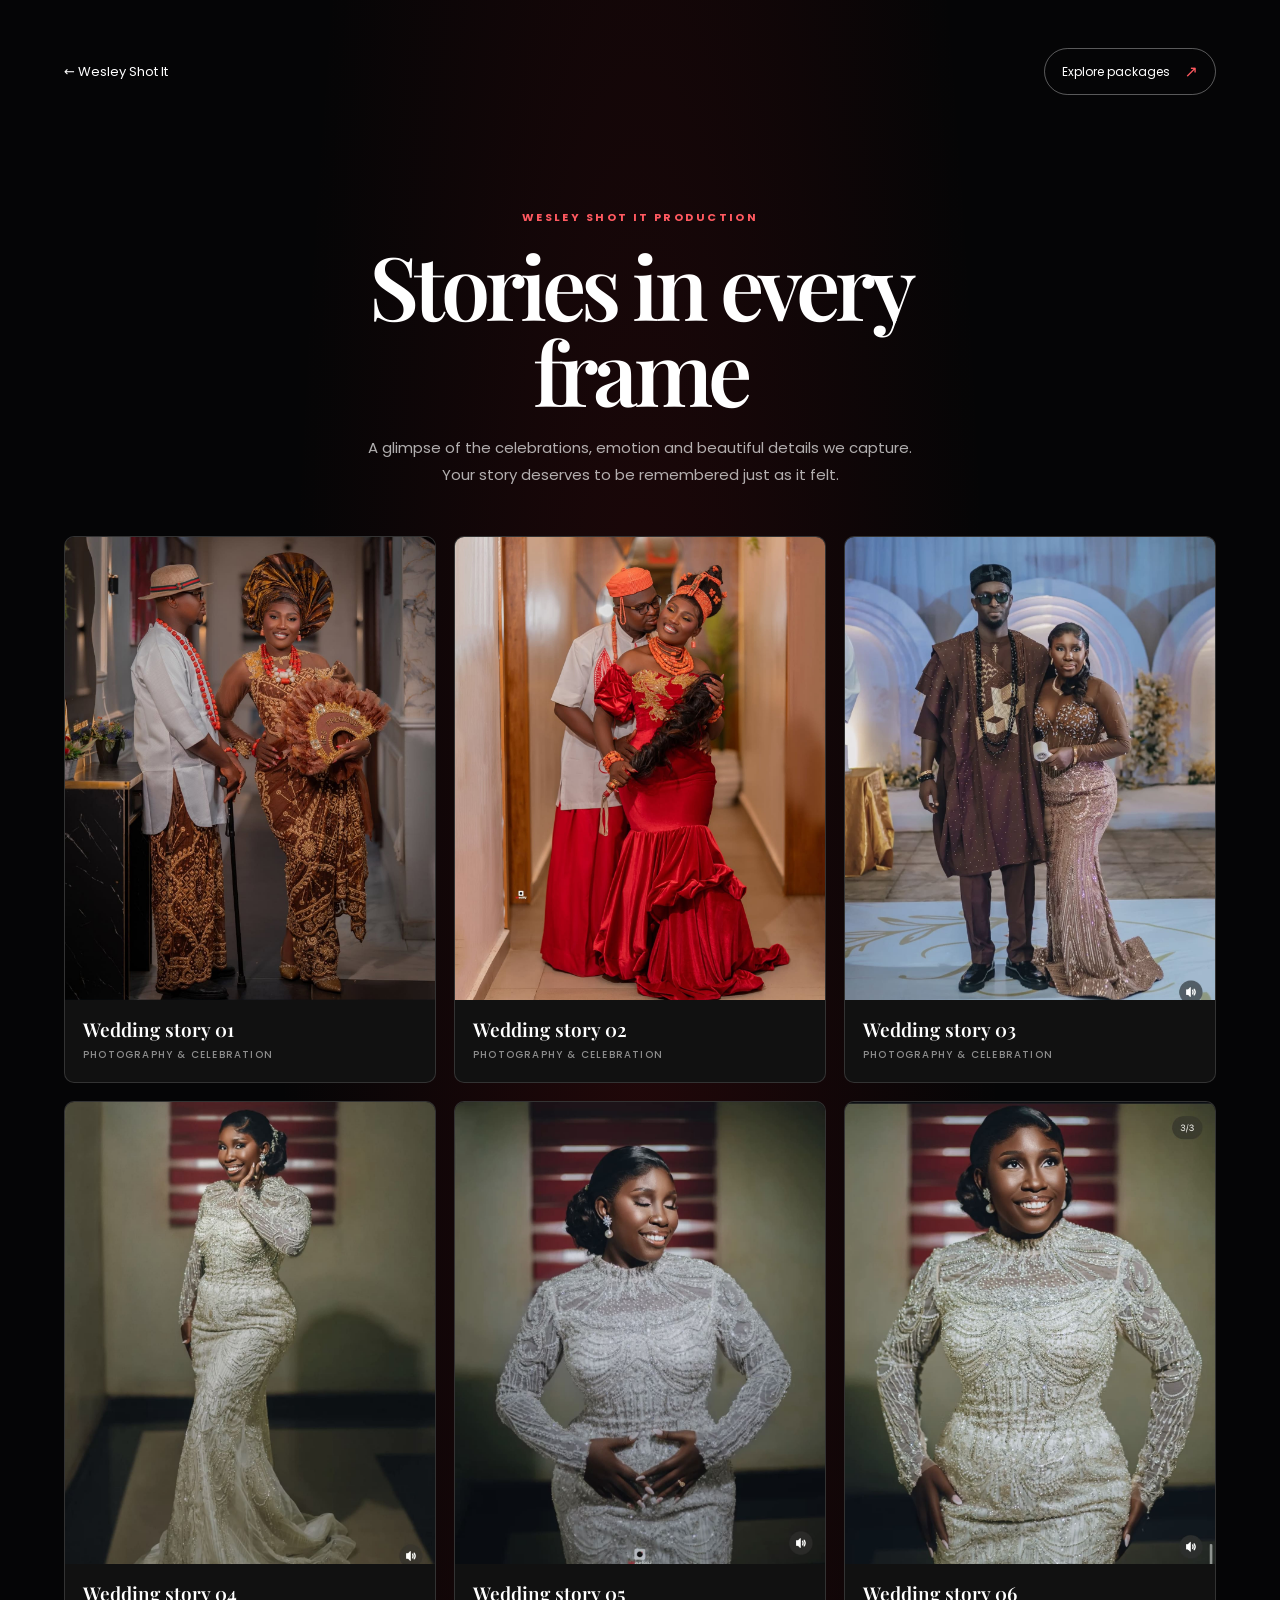
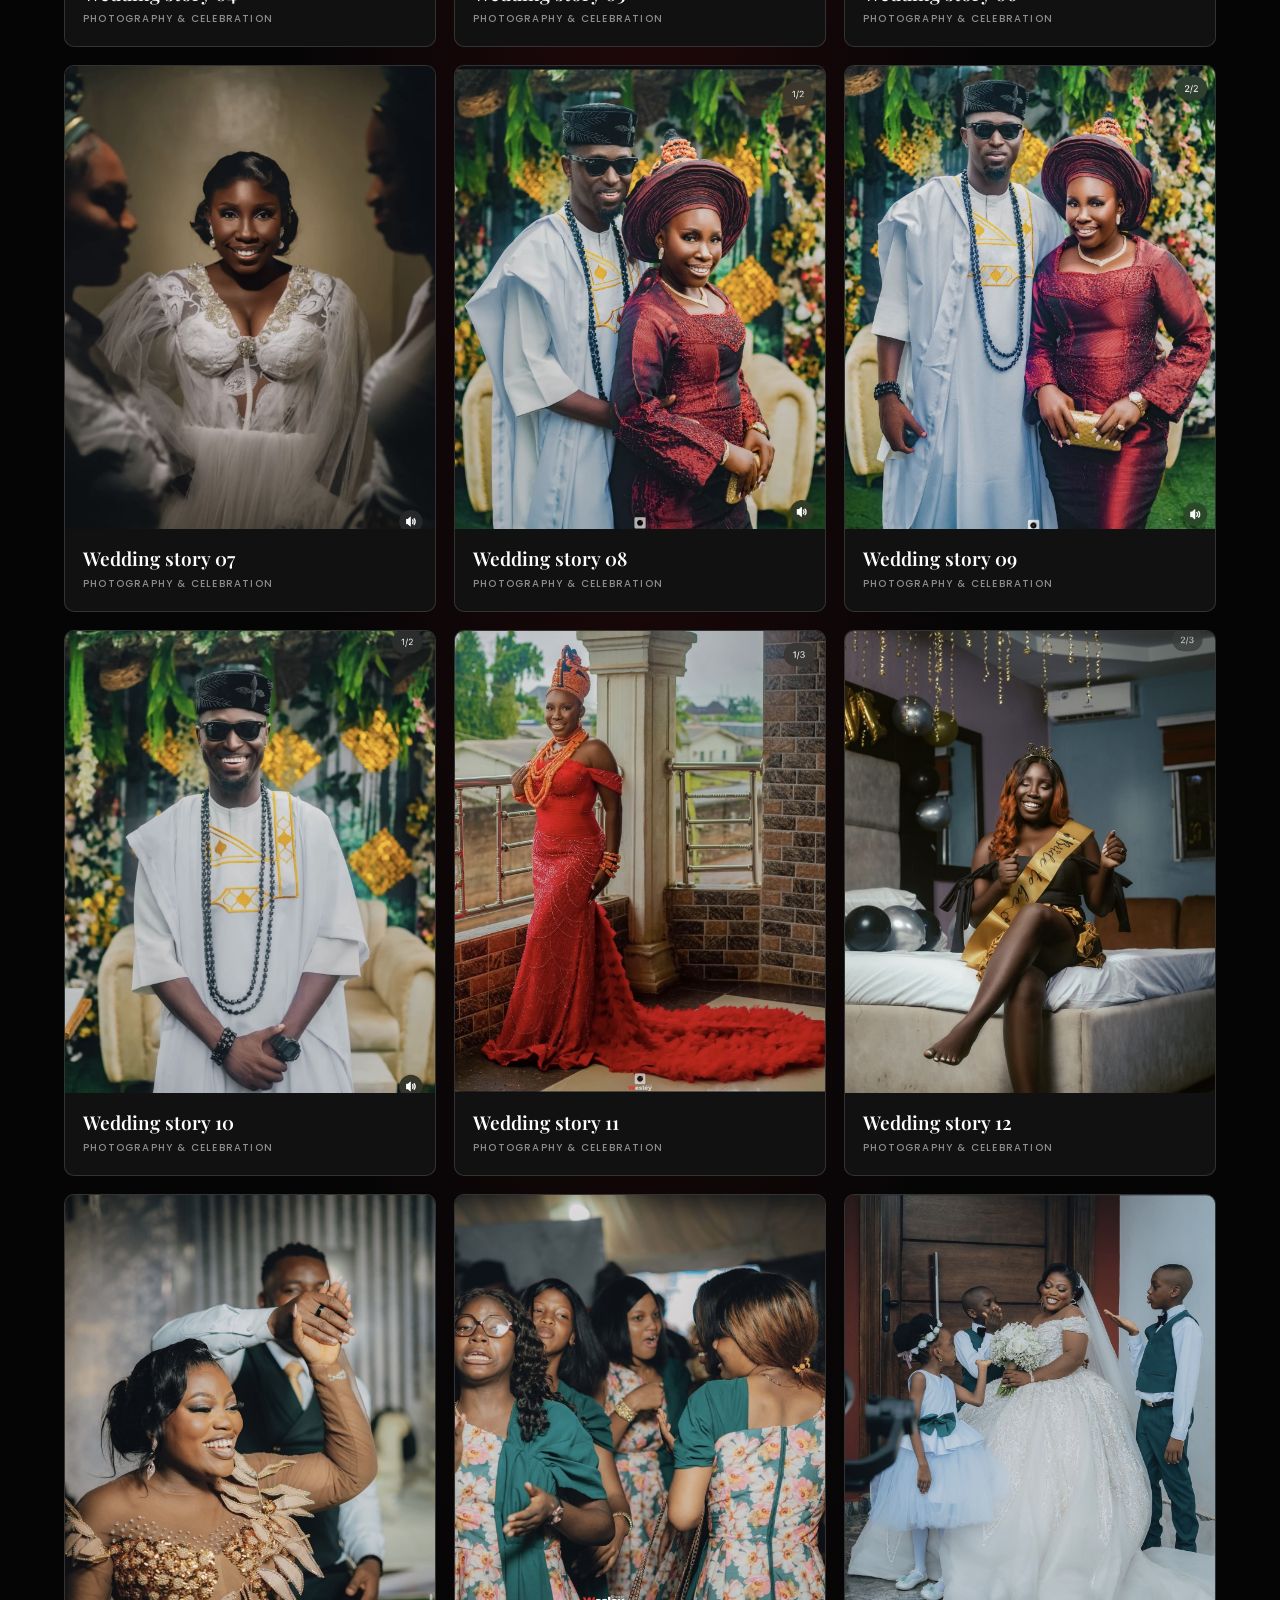
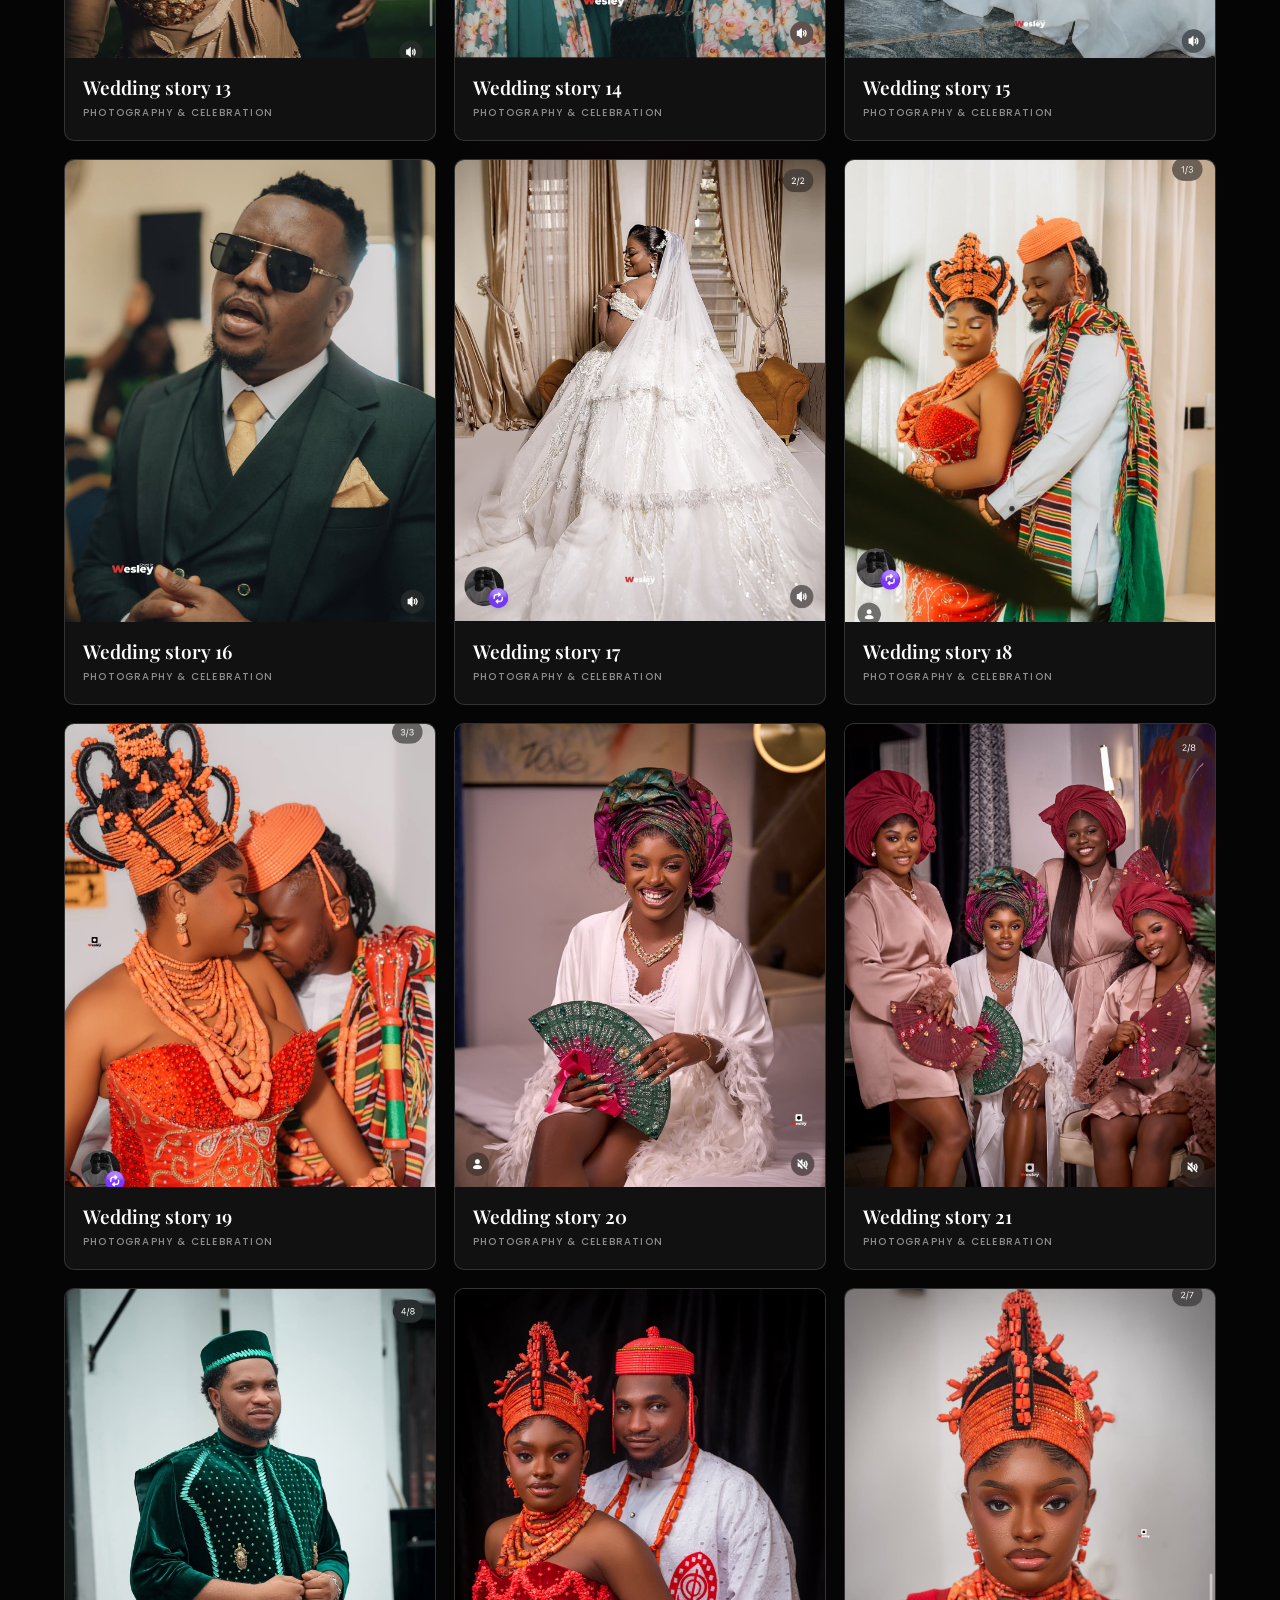
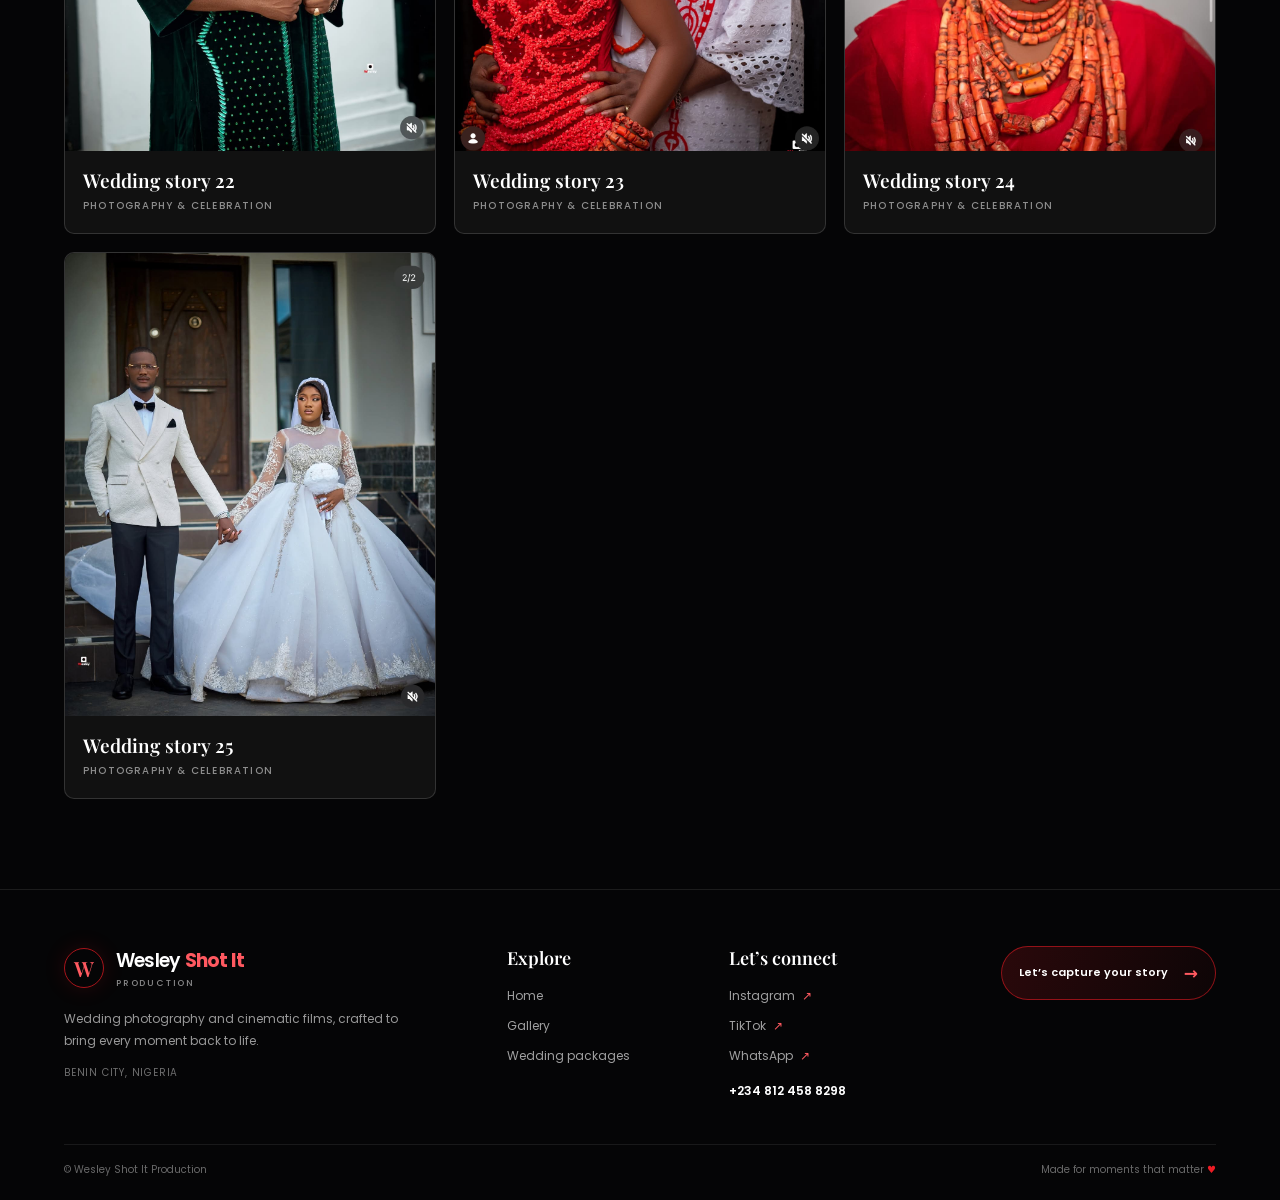
==== gallery.html @ 73203189 "inital setup" ====
<!doctype html>
<html lang="en-US">
  <head>
    <meta charset="utf-8" />
    <meta name="viewport" content="width=device-width, initial-scale=1, viewport-fit=cover" />
    <meta name="theme-color" content="#050506" />
    <title>Wedding Gallery | Wesley Shot It</title>
    <link rel="preconnect" href="https://fonts.googleapis.com" />
    <link rel="preconnect" href="https://fonts.gstatic.com" crossorigin />
    <link href="https://fonts.googleapis.com/css2?family=Poppins:wght@400;500;600;700&family=Playfair+Display:wght@600&display=swap" rel="stylesheet" />
    <link rel="stylesheet" href="styles.css" />
  </head>
  <body>
    <main class="gallery-page">
      <div class="gallery-page-inner">
        <nav class="gallery-page-nav" aria-label="Gallery navigation">
          <a href="index.html" aria-label="Wesley Shot It home">← Wesley Shot It</a>
          <a class="gallery-view-link" href="index.html#pricing">Explore packages <span aria-hidden="true">↗</span></a>
        </nav>
        <header class="gallery-page-title">
          <span>Wesley Shot It Production</span>
          <h1>Stories in every frame</h1>
          <p>A glimpse of the celebrations, emotion and beautiful details we capture. Your story deserves to be remembered just as it felt.</p>
        </header>
        <div class="gallery-page-grid" aria-label="Wedding photo gallery">
          <figure class="gallery-page-card"><img src="assets/images/IMG_5918.jpg" alt="Wedding photograph 1 from Wesley Shot It" loading="lazy" /><figcaption>Wedding story 01<span>Photography &amp; celebration</span></figcaption></figure>
          <figure class="gallery-page-card"><img src="assets/images/IMG_5919.jpg" alt="Wedding photograph 2 from Wesley Shot It" loading="lazy" /><figcaption>Wedding story 02<span>Photography &amp; celebration</span></figcaption></figure>
          <figure class="gallery-page-card"><img src="assets/images/IMG_5920.jpg" alt="Wedding photograph 3 from Wesley Shot It" loading="lazy" /><figcaption>Wedding story 03<span>Photography &amp; celebration</span></figcaption></figure>
          <figure class="gallery-page-card"><img src="assets/images/IMG_5921.jpg" alt="Wedding photograph 4 from Wesley Shot It" loading="lazy" /><figcaption>Wedding story 04<span>Photography &amp; celebration</span></figcaption></figure>
          <figure class="gallery-page-card"><img src="assets/images/IMG_5922.jpg" alt="Wedding photograph 5 from Wesley Shot It" loading="lazy" /><figcaption>Wedding story 05<span>Photography &amp; celebration</span></figcaption></figure>
          <figure class="gallery-page-card"><img src="assets/images/IMG_5923.jpg" alt="Wedding photograph 6 from Wesley Shot It" loading="lazy" /><figcaption>Wedding story 06<span>Photography &amp; celebration</span></figcaption></figure>
          <figure class="gallery-page-card"><img src="assets/images/IMG_5924.jpg" alt="Wedding photograph 7 from Wesley Shot It" loading="lazy" /><figcaption>Wedding story 07<span>Photography &amp; celebration</span></figcaption></figure>
          <figure class="gallery-page-card"><img src="assets/images/IMG_5925.jpg" alt="Wedding photograph 8 from Wesley Shot It" loading="lazy" /><figcaption>Wedding story 08<span>Photography &amp; celebration</span></figcaption></figure>
          <figure class="gallery-page-card"><img src="assets/images/IMG_5926.jpg" alt="Wedding photograph 9 from Wesley Shot It" loading="lazy" /><figcaption>Wedding story 09<span>Photography &amp; celebration</span></figcaption></figure>
          <figure class="gallery-page-card"><img src="assets/images/IMG_5927.jpg" alt="Wedding photograph 10 from Wesley Shot It" loading="lazy" /><figcaption>Wedding story 10<span>Photography &amp; celebration</span></figcaption></figure>
          <figure class="gallery-page-card"><img src="assets/images/IMG_5928.jpg" alt="Wedding photograph 11 from Wesley Shot It" loading="lazy" /><figcaption>Wedding story 11<span>Photography &amp; celebration</span></figcaption></figure>
          <figure class="gallery-page-card"><img src="assets/images/IMG_5929.jpg" alt="Wedding photograph 12 from Wesley Shot It" loading="lazy" /><figcaption>Wedding story 12<span>Photography &amp; celebration</span></figcaption></figure>
          <figure class="gallery-page-card"><img src="assets/images/IMG_5930.jpg" alt="Wedding photograph 13 from Wesley Shot It" loading="lazy" /><figcaption>Wedding story 13<span>Photography &amp; celebration</span></figcaption></figure>
          <figure class="gallery-page-card"><img src="assets/images/IMG_5931.jpg" alt="Wedding photograph 14 from Wesley Shot It" loading="lazy" /><figcaption>Wedding story 14<span>Photography &amp; celebration</span></figcaption></figure>
          <figure class="gallery-page-card"><img src="assets/images/IMG_5932.jpg" alt="Wedding photograph 15 from Wesley Shot It" loading="lazy" /><figcaption>Wedding story 15<span>Photography &amp; celebration</span></figcaption></figure>
          <figure class="gallery-page-card"><img src="assets/images/IMG_5933.jpg" alt="Wedding photograph 16 from Wesley Shot It" loading="lazy" /><figcaption>Wedding story 16<span>Photography &amp; celebration</span></figcaption></figure>
          <figure class="gallery-page-card"><img src="assets/images/IMG_5934.jpg" alt="Wedding photograph 17 from Wesley Shot It" loading="lazy" /><figcaption>Wedding story 17<span>Photography &amp; celebration</span></figcaption></figure>
          <figure class="gallery-page-card"><img src="assets/images/IMG_5935.jpg" alt="Wedding photograph 18 from Wesley Shot It" loading="lazy" /><figcaption>Wedding story 18<span>Photography &amp; celebration</span></figcaption></figure>
          <figure class="gallery-page-card"><img src="assets/images/IMG_5936.jpg" alt="Wedding photograph 19 from Wesley Shot It" loading="lazy" /><figcaption>Wedding story 19<span>Photography &amp; celebration</span></figcaption></figure>
          <figure class="gallery-page-card"><img src="assets/images/IMG_5937.jpg" alt="Wedding photograph 20 from Wesley Shot It" loading="lazy" /><figcaption>Wedding story 20<span>Photography &amp; celebration</span></figcaption></figure>
          <figure class="gallery-page-card"><img src="assets/images/IMG_5938.jpg" alt="Wedding photograph 21 from Wesley Shot It" loading="lazy" /><figcaption>Wedding story 21<span>Photography &amp; celebration</span></figcaption></figure>
          <figure class="gallery-page-card"><img src="assets/images/IMG_5939.jpg" alt="Wedding photograph 22 from Wesley Shot It" loading="lazy" /><figcaption>Wedding story 22<span>Photography &amp; celebration</span></figcaption></figure>
          <figure class="gallery-page-card"><img src="assets/images/IMG_5940.jpg" alt="Wedding photograph 23 from Wesley Shot It" loading="lazy" /><figcaption>Wedding story 23<span>Photography &amp; celebration</span></figcaption></figure>
          <figure class="gallery-page-card"><img src="assets/images/IMG_5941.jpg" alt="Wedding photograph 24 from Wesley Shot It" loading="lazy" /><figcaption>Wedding story 24<span>Photography &amp; celebration</span></figcaption></figure>
          <figure class="gallery-page-card"><img src="assets/images/IMG_5942.jpg" alt="Wedding photograph 25 from Wesley Shot It" loading="lazy" /><figcaption>Wedding story 25<span>Photography &amp; celebration</span></figcaption></figure>
        </div>
      </div>
    </main>
    <script src="gallery.js" defer></script>
    <footer class="site-footer">
      <div class="site-footer-inner">
        <div class="footer-brand-block">
          <a class="footer-brand" href="index.html" aria-label="Wesley Shot It home">
            <span class="footer-brand-mark" aria-hidden="true">W</span>
            <span>Wesley <b>Shot It</b><small>Production</small></span>
          </a>
          <p>Wedding photography and cinematic films, crafted to bring every moment back to life.</p>
          <span class="footer-location">Benin City, Nigeria</span>
        </div>
        <nav class="footer-nav" aria-label="Footer navigation">
          <h2>Explore</h2>
          <a href="index.html#home">Home</a>
          <a href="gallery.html">Gallery</a>
          <a href="index.html#pricing">Wedding packages</a>
        </nav>
        <div class="footer-connect">
          <h2>Let’s connect</h2>
          <a href="https://www.instagram.com/shotby_wesley/" target="_blank" rel="noopener">Instagram <span aria-hidden="true">↗</span></a>
          <a href="https://www.tiktok.com/@shotby_wesley" target="_blank" rel="noopener">TikTok <span aria-hidden="true">↗</span></a>
          <a href="https://wa.me/2348124588298" target="_blank" rel="noopener">WhatsApp <span aria-hidden="true">↗</span></a>
          <a class="footer-phone" href="tel:+2348124588298">+234 812 458 8298</a>
        </div>
        <a class="footer-cta" href="https://wa.me/2348124588298?text=Hi%2C%20I%27d%20like%20to%20discuss%20my%20wedding%20coverage." target="_blank" rel="noopener">Let’s capture your story <span aria-hidden="true">→</span></a>
      </div>
      <div class="footer-bottom"><span>© Wesley Shot It Production</span><span>Made for moments that matter <i aria-hidden="true">♥</i></span></div>
    </footer>
  </body>
</html>
---- styles.css ----
:root {
  --brand-red: #ed1c24;
  --brand-black: #050506;
  --brand-white: #fff;
}
* {
  box-sizing: border-box;
  margin: 0;
  padding: 0;
}
html {
  min-height: 100%;
  scroll-behavior: smooth;
  background: #050506;
}
body {
  min-height: 100%;
  overflow-x: hidden;
  background: #050506;
  color: #fff;
  font-family: Poppins, Inter, system-ui, sans-serif;
  -webkit-font-smoothing: antialiased;
}
a {
  color: inherit;
  text-decoration: none;
}
.stage {
  position: relative;
  isolation: isolate;
  min-height: 100svh;
  overflow: hidden;
  background: #030304;
}
.hero-video-container,
.hero-video {
  position: absolute;
  inset: 0;
  width: 100%;
  height: 100%;
}
.hero-video {
  object-fit: cover;
  object-position: center;
  z-index: -2;
  pointer-events: none;
}
.bg {
  position: absolute;
  inset: 0;
  z-index: -1;
  background:
    linear-gradient(
      180deg,
      rgba(0, 0, 0, 0.9),
      rgba(0, 0, 0, 0.68) 48%,
      rgba(0, 0, 0, 0.91)
    ),
    radial-gradient(ellipse at 50% 63%, rgba(237, 28, 36, 0.1), transparent 50%);
}
.stars {
  position: absolute;
  left: 0;
  top: 0;
  width: 1px;
  height: 1px;
  border-radius: 50%;
  background: #fff;
  pointer-events: none;
  opacity: 0.5;
}
.hero-layout {
  position: relative;
  z-index: 1;
  min-height: 100svh;
  width: min(100%, 1500px);
  margin: 0 auto;
  padding: clamp(72px, 8vh, 112px) clamp(22px, 5vw, 76px) 48px;
  display: flex;
  flex-direction: column;
  justify-content: flex-start;
  align-items: center;
  text-align: center;
}
.hero-copy {
  position: relative;
  z-index: 4;
  width: min(100%, 780px);
  display: flex;
  flex-direction: column;
  align-items: center;
}
.hero-brand {
  display: flex;
  align-items: center;
  gap: 10px;
  margin-bottom: 24px;
  color: rgba(255, 255, 255, 0.72);
  font-size: 12px;
  font-weight: 600;
  letter-spacing: 0.28em;
  text-transform: uppercase;
}
.brand-mark {
  width: 8px;
  height: 8px;
  border-radius: 50%;
  background: var(--brand-red);
  box-shadow: 0 0 16px rgba(237, 28, 36, 0.85);
}
.hero-copy h1 {
  font-size: clamp(40px, 6.1vw, 82px);
  font-weight: 500;
  line-height: 1.08;
  letter-spacing: -0.055em;
  color: #fff;
  text-wrap: balance;
}
.hero-copy h1 span {
  font-weight: 400;
}
.hero-description {
  max-width: 570px;
  margin: 24px auto 0;
  color: rgba(255, 255, 255, 0.62);
  font-size: clamp(14px, 1.4vw, 18px);
  line-height: 1.8;
  text-wrap: balance;
}
.hero-cta {
  position: relative;
  display: inline-flex;
  align-items: center;
  gap: 16px;
  margin-top: 26px;
  padding: 14px 25px;
  border: 1px solid rgba(255, 255, 255, 0.2);
  border-radius: 999px;
  background: rgba(5, 5, 6, 0.68);
  color: #fff;
  font-size: 14px;
  font-weight: 500;
  transition:
    border-color 0.25s,
    background 0.25s,
    transform 0.25s;
}
.hero-cta::before {
  content: "";
  position: absolute;
  left: 24%;
  right: 24%;
  top: -2px;
  height: 2px;
  background: linear-gradient(90deg, transparent, #ed1c24, transparent);
  filter: drop-shadow(0 0 7px #ed1c24);
}
.hero-cta span {
  font-size: 20px;
  line-height: 0.8;
  color: #ff5960;
  transition: transform 0.25s;
}
.hero-cta:hover {
  transform: translateY(-2px);
  border-color: rgba(237, 28, 36, 0.8);
  background: rgba(20, 5, 7, 0.8);
}
.hero-cta:hover span {
  transform: translateX(4px);
}
.gallery-wrap {
  position: relative;
  z-index: 1;
  width: calc(100% + clamp(44px, 10vw, 150px));
  height: clamp(240px, 31vw, 380px);
  margin-top: clamp(28px, 4vw, 52px);
  overflow: visible;
  perspective: 900px;
}
.gallery-wrap::before,
.gallery-wrap::after {
  content: "";
  position: absolute;
  z-index: 3;
  top: 0;
  bottom: 0;
  width: 12%;
  pointer-events: none;
}
.gallery-wrap::before {
  left: 0;
  background: linear-gradient(90deg, #030304, transparent);
}
.gallery-wrap::after {
  right: 0;
  background: linear-gradient(270deg, #030304, transparent);
}
.gallery-glow {
  position: absolute;
  z-index: 0;
  left: 50%;
  top: 50%;
  width: min(74vw, 980px);
  height: 62%;
  transform: translate(-50%, -50%);
  border-radius: 50%;
  background: radial-gradient(
    ellipse,
    rgba(237, 28, 36, 0.24),
    rgba(237, 28, 36, 0.07) 43%,
    transparent 72%
  );
  filter: blur(16px);
  animation: glow-breathe 4s ease-in-out infinite alternate;
}
.gallery-beam {
  position: absolute;
  z-index: 12;
  left: 50%;
  top: 50%;
  width: 3px;
  height: 78%;
  transform: translate(-50%, -50%);
  background: linear-gradient(
    180deg,
    transparent,
    #ff3942 18%,
    #fff 50%,
    #ed1c24 82%,
    transparent
  );
  box-shadow:
    0 0 12px 3px rgba(237, 28, 36, 0.8),
    0 0 48px 10px rgba(237, 28, 36, 0.44);
  animation: beam-pulse 2.8s ease-in-out infinite;
  pointer-events: none;
}
.ring {
  position: absolute;
  inset: 0;
  z-index: 1;
  transform-style: preserve-3d;
}
.card {
  position: absolute;
  left: 50%;
  top: 50%;
  width: clamp(130px, 15vw, 210px);
  height: clamp(190px, 22vw, 300px);
  margin: calc(clamp(190px, 22vw, 300px) / -2) 0 0
    calc(clamp(130px, 15vw, 210px) / -2);
  overflow: hidden;
  border: 1px solid rgba(255, 255, 255, 0.2);
  border-radius: 8px;
  background: #121214;
  box-shadow: 0 22px 60px rgba(0, 0, 0, 0.62);
  backface-visibility: hidden;
  transform-origin: center center;
  will-change: transform, opacity, filter;
  transition:
    transform 950ms cubic-bezier(0.2, 0.75, 0.25, 1),
    opacity 700ms ease,
    filter 700ms ease;
}
.card img,
.card video {
  position: absolute;
  inset: 0;
  width: 100%;
  height: 100%;
  border-radius: inherit;
  object-fit: cover;
}
.card-caption {
  position: absolute;
  left: 0;
  right: 0;
  bottom: 0;
  padding: 54px 10px 14px;
  background: linear-gradient(180deg, transparent, rgba(0, 0, 0, 0.82));
  color: #fff;
  font-size: 11px;
  font-weight: 600;
  letter-spacing: 0.03em;
  text-shadow: 0 1px 6px rgba(0, 0, 0, 0.9);
  white-space: nowrap;
}
.card .edge {
  position: absolute;
  inset: 0;
  border-radius: inherit;
  pointer-events: none;
  box-shadow:
    inset 0 0 0 1px rgba(255, 255, 255, 0.12),
    inset 0 14px 25px rgba(255, 255, 255, 0.035);
}
.hero-features {
  display: grid;
  grid-template-columns: repeat(3, minmax(0, 1fr));
  gap: clamp(14px, 2vw, 24px);
  width: min(100%, 1080px);
  margin-top: 0;
  counter-reset: hero-feature;
}
.hero-offer-heading {
  position: relative;
  width: min(100%, 680px);
  margin: clamp(20px, 2.8vw, 36px) auto 20px;
  text-align: center;
}
.hero-offer-heading::before {
  content: "";
  display: block;
  width: 44px;
  height: 2px;
  margin: 0 auto 12px;
  background: linear-gradient(90deg, transparent, #ed1c24, transparent);
  box-shadow: 0 0 15px rgba(237, 28, 36, 0.7);
}
.hero-offer-heading h2 {
  color: #fff;
  font-family: "Playfair Display", Georgia, serif;
  font-size: clamp(32px, 4vw, 50px);
  font-weight: 600;
  line-height: 1.05;
  letter-spacing: -0.035em;
}
.hero-offer-heading h2 span {
  color: #ff5960;
  font-style: italic;
}
.hero-offer-heading p {
  margin: 10px auto 0;
  color: rgba(255, 255, 255, 0.58);
  font-size: clamp(12px, 1.05vw, 14px);
  line-height: 1.65;
}
.hero-features article {
  position: relative;
  isolation: isolate;
  display: flex;
  align-items: center;
  overflow: hidden;
  padding: 20px 24px 20px 70px;
  border: 1px solid rgba(255, 255, 255, 0.13);
  border-radius: 18px;
  background:
    radial-gradient(ellipse at 100% 0%, rgba(237, 28, 36, 0.16), transparent 58%),
    linear-gradient(145deg, rgba(255, 255, 255, 0.075), rgba(255, 255, 255, 0.018));
  box-shadow: 0 18px 46px rgba(0, 0, 0, 0.28), inset 0 1px 0 rgba(255, 255, 255, 0.06);
  text-align: left;
  transition: transform 260ms ease, border-color 260ms ease, box-shadow 260ms ease;
  counter-increment: hero-feature;
}
.hero-features article::before {
  content: counter(hero-feature, decimal-leading-zero);
  position: absolute;
  z-index: 1;
  top: 50%;
  left: 24px;
  display: grid;
  width: 31px;
  height: 31px;
  place-items: center;
  border: 1px solid rgba(255, 89, 96, 0.42);
  border-radius: 10px;
  background: rgba(237, 28, 36, 0.12);
  color: #ff777d;
  font-size: 10px;
  font-weight: 700;
  letter-spacing: 0.04em;
  transform: translateY(-50%);
}
.hero-features article::after {
  content: "";
  position: absolute;
  z-index: 0;
  top: 0;
  left: 24px;
  width: 62px;
  height: 2px;
  background: linear-gradient(90deg, #ed1c24, rgba(237, 28, 36, 0));
  box-shadow: 0 0 18px rgba(237, 28, 36, 0.75);
}
.hero-features article:hover {
  transform: translateY(-5px);
  border-color: rgba(255, 89, 96, 0.42);
  box-shadow: 0 24px 56px rgba(0, 0, 0, 0.36), 0 0 30px rgba(237, 28, 36, 0.09), inset 0 1px 0 rgba(255, 255, 255, 0.08);
}
.hero-features h2 {
  position: relative;
  z-index: 1;
  font-size: clamp(16px, 1.55vw, 21px);
  font-weight: 600;
  line-height: 1.35;
  letter-spacing: -0.025em;
}
.hero-features p {
  position: relative;
  z-index: 1;
  margin-top: 10px;
  color: rgba(255, 255, 255, 0.62);
  font-size: clamp(11px, 0.95vw, 13px);
  line-height: 1.7;
}
.wa {
  position: fixed;
  right: 24px;
  bottom: 24px;
  width: 44px;
  height: 44px;
  border-radius: 50%;
  background: var(--brand-red);
  display: grid;
  place-items: center;
  z-index: 9999;
  box-shadow: 0 8px 20px rgba(0, 0, 0, 0.5);
}
.wa svg {
  width: 24px;
  height: 24px;
}
.wa::after {
  content: "";
  position: absolute;
  inset: 0;
  border-radius: 50%;
  border: 2px solid rgba(237, 28, 36, 0.55);
  animation: pulse 2.8s ease-out infinite;
}
@keyframes pulse {
  0% {
    transform: scale(1);
    opacity: 0.75;
  }
  70% {
    transform: scale(1.4);
    opacity: 0;
  }
  100% {
    opacity: 0;
  }
}
@keyframes glow-breathe {
  from {
    opacity: 0.55;
    transform: translate(-50%, -50%) scale(0.92);
  }
  to {
    opacity: 1;
    transform: translate(-50%, -50%) scale(1.06);
  }
}
@keyframes beam-pulse {
  0%,
  100% {
    opacity: 0.72;
    filter: brightness(0.9);
  }
  50% {
    opacity: 1;
    filter: brightness(1.35);
  }
}
@media (max-width: 700px) {
  .hero-layout {
    min-height: 100svh;
    padding: clamp(52px, 8vh, 76px) 18px 34px;
  }
  .hero-brand {
    font-size: 9px;
    letter-spacing: 0.22em;
    margin-bottom: 20px;
  }
  .hero-copy h1 {
    font-size: clamp(38px, 10vw, 58px);
  }
  .hero-description {
    max-width: 390px;
    margin-top: 17px;
    line-height: 1.65;
  }
  .hero-cta {
    margin-top: 21px;
  }
  .gallery-wrap {
    width: calc(100% + 36px);
    height: clamp(225px, 68vw, 310px);
    margin-top: 22px;
  }
  .gallery-wrap::before,
  .gallery-wrap::after {
    width: 8%;
  }
  .card {
    width: clamp(112px, 31vw, 160px);
    height: clamp(164px, 45vw, 234px);
    margin: calc(clamp(164px, 45vw, 234px) / -2) 0 0
      calc(clamp(112px, 31vw, 160px) / -2);
    border-radius: 6px;
  }
  .hero-features {
    grid-template-columns: 1fr;
    gap: 10px;
    width: min(100%, 440px);
    margin-top: 8px;
  }
  .hero-offer-heading {
    margin: 14px auto 14px;
  }
  .hero-offer-heading::before {
    margin-bottom: 9px;
  }
  .hero-offer-heading h2 {
    font-size: clamp(30px, 8vw, 38px);
  }
  .hero-offer-heading p {
    max-width: 360px;
    margin-top: 7px;
    font-size: 11px;
  }
  .hero-features article {
    min-height: 0;
    padding: 16px 18px 16px 60px;
    border-radius: 14px;
  }
  .hero-features article::before {
    top: 50%;
    left: 17px;
  }
  .hero-features article::after {
    left: 18px;
  }
  .hero-features h2 {
    font-size: 14px;
  }
  .hero-features p {
    font-size: 11px;
    line-height: 1.55;
    margin-top: 5px;
  }
  .wa {
    right: 14px;
    bottom: 14px;
    width: 40px;
    height: 40px;
  }
  .wa svg {
    width: 22px;
    height: 22px;
  }
}
@media (max-width: 480px) {
  .hero-layout {
    padding-top: 46px;
  }
  .hero-features {
    grid-template-columns: 1fr;
    gap: 12px;
    margin-top: 4px;
  }
  .hero-features article {
    max-width: 340px;
  }
  .hero-features p {
    max-width: 320px;
    margin-left: auto;
    margin-right: auto;
  }
  .gallery-wrap {
    height: 224px;
  }
  .hero-brand {
    margin-bottom: 17px;
  }
  .hero-description {
    font-size: 13px;
  }
}
@media (max-height: 760px) and (min-width: 701px) {
  .hero-layout {
    padding-top: 42px;
    padding-bottom: 28px;
  }
  .hero-brand {
    margin-bottom: 14px;
  }
  .hero-description {
    margin-top: 14px;
  }
  .hero-cta {
    margin-top: 2rem;
    margin-bottom: 3rem;
  }
  .gallery-wrap {
    height: 230px;
    margin-top: 18px;
  }
  .hero-features {
    margin-top: 0;
  }
  .hero-offer-heading {
    margin-top: 12px;
    margin-bottom: 12px;
  }
}
@media (prefers-reduced-motion: reduce) {
  html {
    scroll-behavior: auto;
  }
  .card,
  .hero-cta,
  .hero-cta span,
  .hero-features article {
    transition: none;
  }
  .gallery-glow,
  .gallery-beam,
  .wa::after {
    animation: none;
  }
}
/* Wedding pricing packages */
.pricing-section {
  position: relative;
  isolation: isolate;
  min-height: 100svh;
  padding: clamp(64px, 8vw, 108px) clamp(20px, 5vw, 72px);
  overflow: hidden;
  background:
    radial-gradient(
      ellipse at 12% 12%,
      rgba(237, 28, 36, 0.13),
      transparent 38%
    ),
    radial-gradient(
      ellipse at 92% 82%,
      rgba(180, 10, 20, 0.12),
      transparent 42%
    ),
    #070708;
}
.pricing-inner {
  width: min(1240px, 100%);
  margin: 0 auto;
}
.pricing-header {
  max-width: 700px;
  margin: 0 auto 42px;
  text-align: center;
}
.pricing-eyebrow {
  color: #ff5960;
  font-size: 11px;
  font-weight: 700;
  letter-spacing: 0.24em;
  text-transform: uppercase;
}
.pricing-header h2 {
  margin-top: 12px;
  font-size: clamp(34px, 5vw, 58px);
  font-weight: 700;
  line-height: 1.04;
  letter-spacing: -0.045em;
}
.pricing-header p {
  margin: 16px auto 0;
  max-width: 590px;
  color: rgba(235, 243, 250, 0.72);
  font-size: clamp(14px, 1.5vw, 17px);
  line-height: 1.7;
}
.pricing-grid {
  display: grid;
  grid-template-columns: repeat(3, minmax(0, 1fr));
  align-items: stretch;
  gap: 22px;
}
.package-card {
  display: flex;
  flex-direction: column;
  min-width: 0;
  overflow: hidden;
  border: 1px solid rgba(255, 255, 255, 0.12);
  border-radius: 20px;
  background: linear-gradient(
    160deg,
    rgba(255, 255, 255, 0.075),
    rgba(255, 255, 255, 0.025)
  );
  box-shadow: 0 18px 50px rgba(0, 0, 0, 0.25);
}
.package-card-featured {
  border-color: rgba(237, 28, 36, 0.62);
  box-shadow: 0 18px 56px rgba(180, 12, 22, 0.18);
}
.package-image {
  width: 100%;
  aspect-ratio: 1.485;
  background: #111;
  overflow: hidden;
}
.package-image img {
  display: block;
  width: 100%;
  height: 100%;
  object-fit: cover;
}
.package-body {
  display: flex;
  flex: 1;
  flex-direction: column;
  padding: 22px;
}
.package-heading {
  display: flex;
  justify-content: space-between;
  align-items: flex-start;
  gap: 12px;
}
.package-kicker {
  color: #ff5960;
  font-size: 10px;
  font-weight: 700;
  letter-spacing: 0.12em;
  text-transform: uppercase;
}
.package-heading h3 {
  margin-top: 5px;
  font-size: clamp(20px, 2vw, 25px);
  line-height: 1.2;
}
.package-duration {
  flex: none;
  padding: 7px 10px;
  border: 1px solid rgba(255, 255, 255, 0.15);
  border-radius: 30px;
  color: rgba(255, 255, 255, 0.82);
  font-size: 11px;
  font-weight: 600;
  text-transform: uppercase;
  letter-spacing: 0.06em;
}
.package-price {
  margin: 22px 0 15px;
  color: #fff;
  font-size: clamp(25px, 2.4vw, 34px);
  font-weight: 800;
  letter-spacing: -0.04em;
}
.package-features {
  display: grid;
  gap: 10px;
  padding: 0;
  list-style: none;
  color: rgba(238, 243, 248, 0.85);
  font-size: 13px;
  line-height: 1.5;
}
.package-features li {
  position: relative;
  padding-left: 19px;
}
.package-features li::before {
  content: "";
  position: absolute;
  left: 1px;
  top: 0.55em;
  width: 7px;
  height: 7px;
  border-radius: 50%;
  background: #ed1c24;
  box-shadow: 0 0 12px rgba(237, 28, 36, 0.45);
}
.package-note {
  margin-top: 16px;
  color: rgba(255, 255, 255, 0.62);
  font-size: 11px;
  line-height: 1.5;
}
.package-book {
  display: flex;
  align-items: center;
  justify-content: center;
  min-height: 48px;
  margin-top: auto;
  padding: 12px 18px;
  border: 1px solid rgba(255, 100, 106, 0.72);
  border-radius: 12px;
  background: linear-gradient(115deg, #f52b34, #b90e18);
  color: #fff;
  font-size: 14px;
  font-weight: 700;
  letter-spacing: 0.02em;
  box-shadow: 0 8px 24px rgba(190, 12, 22, 0.28);
  transition:
    transform 0.2s,
    filter 0.2s;
}
.package-book:hover {
  filter: brightness(1.12);
  transform: translateY(-2px);
}
.package-book:focus-visible {
  outline: 2px solid #ff7d82;
  outline-offset: 3px;
}
.pricing-footnote {
  margin: 26px auto 0;
  text-align: center;
  color: rgba(255, 255, 255, 0.48);
  font-size: 11px;
  line-height: 1.6;
}
@media (max-width: 960px) {
  .pricing-grid {
    grid-template-columns: repeat(2, minmax(0, 1fr));
  }
}
@media (max-width: 620px) {
  .pricing-section {
    padding: 62px 16px 72px;
  }
  .pricing-header {
    margin-bottom: 30px;
  }
  .pricing-grid {
    grid-template-columns: 1fr;
    gap: 18px;
    max-width: 460px;
    margin: 0 auto;
  }
  .package-body {
    padding: 19px;
  }
  .package-heading h3 {
    font-size: 23px;
  }
  .package-price {
    font-size: 30px;
  }
  .package-features {
    font-size: 13px;
  }
}
@media (prefers-reduced-motion: reduce) {
  html {
    scroll-behavior: auto;
  }
  .package-book {
    transition: none;
  }
}
/* Editorial gallery showcase */
.gallery-showcase { position:relative; isolation:isolate; overflow:hidden; padding:clamp(30px,4vw,54px) clamp(20px,5vw,72px) clamp(72px,9vw,112px); background:radial-gradient(ellipse at 50% 48%,rgba(237,28,36,.12),transparent 42%),#050506; }
.gallery-showcase::before { content:""; position:absolute; z-index:-1; inset:0; opacity:.15; background:radial-gradient(circle at 50% 42%,rgba(255,255,255,.14) 0 1px,transparent 1.5px); background-size:28px 28px; mask-image:linear-gradient(transparent,#000 20%,#000 76%,transparent); }
.gallery-showcase-inner { width:min(1240px,100%); margin:0 auto; }
.gallery-showcase-topline { display:flex; align-items:center; justify-content:space-between; gap:20px; }
.gallery-eyebrow { color:rgba(255,255,255,.72); font-size:11px; font-weight:600; letter-spacing:.16em; text-transform:uppercase; }
.gallery-eyebrow span { color:var(--brand-red); font-size:17px; margin-right:7px; }
.gallery-view-link { display:inline-flex; align-items:center; gap:15px; border:1px solid rgba(255,255,255,.34); border-radius:999px; padding:10px 17px; color:#fff; font-size:12px; transition:background .2s,border-color .2s,transform .2s; }
.gallery-view-link span { color:#ff5960; font-size:16px; }
.gallery-view-link:hover { border-color:var(--brand-red); background:rgba(237,28,36,.12); transform:translateY(-2px); }
.gallery-showcase-title { margin:clamp(32px,5vw,56px) auto 0; text-align:center; font:500 clamp(28px,4.5vw,52px)/1.1 "Playfair Display",Georgia,serif; letter-spacing:-.04em; }
.gallery-showcase-title em { color:#ff5960; font-weight:600; }
.gallery-mosaic { display:grid; grid-template-columns:repeat(8,minmax(0,1fr)); grid-template-rows:repeat(3,clamp(60px,9vw,112px)); gap:8px; width:min(850px,100%); margin:28px auto 26px; filter:drop-shadow(0 18px 35px rgba(237,28,36,.13)); }
.mosaic-card { min-width:0; min-height:0; overflow:hidden; border:1px solid rgba(255,255,255,.22); border-radius:5px; background:#151517; box-shadow:0 8px 20px rgba(0,0,0,.4); }
.mosaic-card video { display:block; width:100%; height:100%; object-fit:cover; }
.mosaic-card-1 { grid-area:1/3/2/5; } .mosaic-card-2 { grid-area:1/5/2/7; }
.mosaic-card-3 { grid-area:2/2/3/4; } .mosaic-card-4 { grid-area:2/4/3/6; } .mosaic-card-5 { grid-area:2/6/3/8; }
.mosaic-card-6 { grid-area:3/3/4/7; }
.gallery-showcase-caption { display:grid; grid-template-columns:1fr 1.1fr 1fr; align-items:end; gap:24px; margin-top:32px; }
.gallery-display-copy { display:flex; flex-direction:column; color:rgba(255,255,255,.34); font:600 clamp(28px,4.2vw,54px)/.95 "Playfair Display",Georgia,serif; letter-spacing:-.05em; }
.gallery-display-copy strong { color:#fff; font-weight:600; } .gallery-display-copy-right { text-align:right; }
.gallery-center-copy { text-align:center; color:rgba(255,255,255,.72); font-size:13px; line-height:1.7; }
.gallery-round-link { display:inline-flex; align-items:center; gap:14px; margin-top:18px; padding:11px 19px; border-radius:999px; background:#fff; color:#080809; font-size:12px; font-weight:600; transition:transform .2s,background .2s; }
.gallery-round-link span { color:var(--brand-red); font-size:18px; } .gallery-round-link:hover { transform:translateY(-2px); background:#f2eeee; }
.gallery-view-link:focus-visible,.gallery-round-link:focus-visible { outline:2px solid #ff5960; outline-offset:4px; }
.gallery-page { min-height:100vh; padding:clamp(22px,4vw,48px) clamp(20px,5vw,72px) 90px; background:radial-gradient(ellipse at 50% 22%,rgba(237,28,36,.12),transparent 40%),#050506; }
.gallery-page-inner { width:min(1240px,100%); margin:0 auto; } .gallery-page-nav { display:flex; justify-content:space-between; align-items:center; gap:18px; }
.gallery-page-nav>a:first-child { color:#fff; font-size:13px; } .gallery-page-title { max-width:760px; margin:clamp(70px,12vh,130px) auto 48px; text-align:center; }
.gallery-page-title>span { color:#ff5960; font-size:11px; font-weight:700; letter-spacing:.22em; text-transform:uppercase; }
.gallery-page-title h1 { margin-top:14px; font:600 clamp(44px,8vw,88px)/.98 "Playfair Display",Georgia,serif; letter-spacing:-.055em; }
.gallery-page-title p { max-width:560px; margin:20px auto 0; color:rgba(255,255,255,.68); font-size:15px; line-height:1.8; }
.gallery-page-grid { display:grid; grid-template-columns:repeat(3,minmax(0,1fr)); gap:18px; }
.gallery-page-card { overflow:hidden; border:1px solid rgba(255,255,255,.14); border-radius:10px; background:#111; }
.gallery-page-card video { display:block; width:100%; aspect-ratio:4/5; object-fit:cover; background:#171719; }
.gallery-page-card figcaption { padding:16px 18px 19px; color:#fff; font:600 19px "Playfair Display",Georgia,serif; }
.gallery-page-card figcaption span { display:block; margin-top:5px; color:rgba(255,255,255,.52); font:500 10px Poppins,sans-serif; letter-spacing:.12em; text-transform:uppercase; }
@media(max-width:700px) { .gallery-showcase { padding:30px 16px 66px; } .gallery-showcase-topline { align-items:flex-start; } .gallery-eyebrow { max-width:60%; font-size:9px; line-height:1.6; } .gallery-view-link { gap:8px; padding:9px 12px; font-size:11px; } .gallery-mosaic { grid-template-rows:repeat(3,clamp(58px,15vw,90px)); gap:5px; margin:24px auto 20px; } .gallery-showcase-caption { grid-template-columns:1fr; justify-items:center; gap:20px; text-align:center; } .gallery-display-copy,.gallery-display-copy-right { text-align:center; } .gallery-display-copy { font-size:34px; } .gallery-center-copy { grid-row:2; } .gallery-display-copy-right { grid-row:3; } .gallery-page-grid { grid-template-columns:1fr; max-width:520px; margin:0 auto; } .gallery-page-card video { aspect-ratio:16/10; } }
@media(min-width:701px) and (max-width:960px) { .gallery-page-grid { grid-template-columns:repeat(2,minmax(0,1fr)); } }
/* Heart-shaped film mosaic, matching the gallery reference */
.gallery-mosaic {
  width: min(680px, 100%);
  aspect-ratio: 1.15 / 1;
  grid-template-columns: repeat(3, minmax(0, 1fr));
  grid-template-rows: repeat(3, minmax(0, 1fr));
  gap: clamp(5px, 1vw, 9px);
  clip-path: polygon(50% 98%, 18% 68%, 7% 56%, 1% 42%, 2% 25%, 10% 10%, 24% 3%, 38% 6%, 50% 19%, 62% 6%, 76% 3%, 90% 10%, 98% 25%, 99% 42%, 93% 56%, 82% 68%);
}
.mosaic-card-1 { grid-area: 1 / 1 / 2 / 2; }
.mosaic-card-2 { grid-area: 1 / 3 / 2 / 4; }
.mosaic-card-3 { grid-area: 2 / 1 / 3 / 2; }
.mosaic-card-4 { grid-area: 2 / 2 / 3 / 3; }
.mosaic-card-5 { grid-area: 2 / 3 / 3 / 4; }
.mosaic-card-6 { grid-area: 3 / 2 / 4 / 3; }
@media (max-width: 700px) {
  .gallery-mosaic { grid-template-rows: repeat(3, minmax(0, 1fr)); }
}
/* Photo collage uses every image in the project gallery folder */
.gallery-mosaic { width:min(760px,100%); aspect-ratio:1.15/1; grid-template-columns:repeat(12,minmax(0,1fr)); grid-template-rows:repeat(8,minmax(0,1fr)); gap:clamp(3px,.7vw,8px); }
.gallery-mosaic .mosaic-card { border-radius:4px; }
.gallery-mosaic .mosaic-card img { display:block; width:100%; height:100%; object-fit:cover; }
.mosaic-card-01 { grid-area:1 / 2 / 3 / 4; }
.mosaic-card-02 { grid-area:1 / 4 / 3 / 6; }
.mosaic-card-03 { grid-area:1 / 8 / 3 / 10; }
.mosaic-card-04 { grid-area:1 / 10 / 3 / 12; }
.mosaic-card-05 { grid-area:3 / 1 / 5 / 3; }
.mosaic-card-06 { grid-area:3 / 3 / 5 / 5; }
.mosaic-card-07 { grid-area:3 / 5 / 5 / 7; }
.mosaic-card-08 { grid-area:3 / 7 / 5 / 9; }
.mosaic-card-09 { grid-area:3 / 9 / 5 / 11; }
.mosaic-card-10 { grid-area:3 / 11 / 5 / 13; }
.mosaic-card-11 { grid-area:5 / 2 / 7 / 4; }
.mosaic-card-12 { grid-area:5 / 4 / 7 / 6; }
.mosaic-card-13 { grid-area:5 / 6 / 7 / 8; }
.mosaic-card-14 { grid-area:5 / 8 / 7 / 10; }
.mosaic-card-15 { grid-area:5 / 10 / 7 / 12; }
.mosaic-card-16 { grid-area:7 / 5 / 9 / 7; }
.mosaic-card-17 { grid-area:7 / 7 / 9 / 9; }.gallery-page-card img { display:block; width:100%; aspect-ratio:4/5; object-fit:cover; background:#171719; }
@media(max-width:700px) { .gallery-mosaic { grid-template-rows:repeat(8,minmax(0,1fr)); } .gallery-page-card img { aspect-ratio:16/10; } }
/* Keep every photo card rectangular; the heart silhouette comes from the stepped rows */
.gallery-mosaic { clip-path:none; overflow:visible; }/* Accessible full-size image viewer */
.image-viewer[hidden] { display:none; }
.image-viewer { position:fixed; z-index:20000; inset:0; display:grid; grid-template-columns:auto minmax(0,1fr) auto; align-items:center; justify-items:center; gap:clamp(8px,2vw,28px); padding:clamp(48px,7vh,76px) clamp(12px,4vw,56px); background:rgba(0,0,0,.94); backdrop-filter:blur(12px); }
.image-viewer-figure { display:flex; flex-direction:column; align-items:center; justify-content:center; width:100%; height:100%; min-width:0; margin:0; }
.image-viewer-image { display:block; max-width:100%; max-height:calc(100vh - 132px); object-fit:contain; border-radius:8px; box-shadow:0 20px 70px rgba(0,0,0,.55); }
.image-viewer-caption { margin-top:14px; color:rgba(255,255,255,.76); font-size:12px; text-align:center; }
.image-viewer-count { position:absolute; bottom:18px; left:50%; transform:translateX(-50%); color:rgba(255,255,255,.58); font-size:12px; }
.image-viewer-close,.image-viewer-arrow { display:grid; place-items:center; width:46px; height:46px; border:1px solid rgba(255,255,255,.3); border-radius:50%; background:rgba(20,20,22,.85); color:#fff; cursor:pointer; transition:background .2s,border-color .2s,transform .2s; }
.image-viewer-close:hover,.image-viewer-arrow:hover { border-color:var(--brand-red); background:var(--brand-red); transform:scale(1.05); }
.image-viewer-close { position:absolute; top:20px; right:20px; font-size:30px; line-height:1; }
.image-viewer-arrow { font-size:32px; line-height:1; }
.image-viewer button:focus-visible { outline:2px solid #ff5960; outline-offset:4px; }
.gallery-mosaic img,.gallery-page-card img { cursor:zoom-in; }
body.image-viewer-open { overflow:hidden; }
@media(max-width:600px) { .image-viewer { grid-template-columns:40px minmax(0,1fr) 40px; gap:5px; padding:56px 8px 48px; } .image-viewer-close { top:12px; right:12px; width:40px; height:40px; } .image-viewer-arrow { width:38px; height:38px; font-size:27px; } .image-viewer-image { max-height:calc(100vh - 140px); } }
/* Updated heart collage includes every photo in assets/images */
.gallery-mosaic { aspect-ratio:1/1; grid-template-columns:repeat(12,minmax(0,1fr)); grid-template-rows:repeat(12,minmax(0,1fr)); }
@media(max-width:700px) { .gallery-mosaic { grid-template-rows:repeat(12,minmax(0,1fr)); } }
.mosaic-card-01 { grid-area:1 / 2 / 3 / 4; }
.mosaic-card-02 { grid-area:1 / 4 / 3 / 6; }
.mosaic-card-03 { grid-area:1 / 8 / 3 / 10; }
.mosaic-card-04 { grid-area:1 / 10 / 3 / 12; }
.mosaic-card-05 { grid-area:3 / 1 / 5 / 3; }
.mosaic-card-06 { grid-area:3 / 3 / 5 / 5; }
.mosaic-card-07 { grid-area:3 / 5 / 5 / 7; }
.mosaic-card-08 { grid-area:3 / 7 / 5 / 9; }
.mosaic-card-09 { grid-area:3 / 9 / 5 / 11; }
.mosaic-card-10 { grid-area:3 / 11 / 5 / 13; }
.mosaic-card-11 { grid-area:5 / 1 / 7 / 3; }
.mosaic-card-12 { grid-area:5 / 3 / 7 / 5; }
.mosaic-card-13 { grid-area:5 / 5 / 7 / 7; }
.mosaic-card-14 { grid-area:5 / 7 / 7 / 9; }
.mosaic-card-15 { grid-area:5 / 9 / 7 / 11; }
.mosaic-card-16 { grid-area:5 / 11 / 7 / 13; }
.mosaic-card-17 { grid-area:7 / 2 / 9 / 4; }
.mosaic-card-18 { grid-area:7 / 4 / 9 / 6; }
.mosaic-card-19 { grid-area:7 / 6 / 9 / 8; }
.mosaic-card-20 { grid-area:7 / 8 / 9 / 10; }
.mosaic-card-21 { grid-area:7 / 10 / 9 / 12; }
.mosaic-card-22 { grid-area:9 / 4 / 11 / 6; }
.mosaic-card-23 { grid-area:9 / 6 / 11 / 8; }
.mosaic-card-24 { grid-area:9 / 8 / 11 / 10; }
.mosaic-card-25 { grid-area:11 / 6 / 13 / 8; }
/* Social profile carousel */
.social-section { position:relative; isolation:isolate; overflow:hidden; padding:clamp(76px,9vw,120px) 20px clamp(82px,10vw,128px); background:radial-gradient(ellipse at 50% 28%,rgba(237,28,36,.15),transparent 48%),#09090a; }
.social-inner { width:min(980px,100%); margin:0 auto; text-align:center; }
.social-eyebrow { color:#ff5960; font-size:11px; font-weight:700; letter-spacing:.2em; text-transform:uppercase; }
.social-inner>h2 { margin-top:12px; color:#fff; font:600 clamp(38px,6.2vw,68px)/1.04 "Playfair Display",Georgia,serif; letter-spacing:-.045em; text-wrap:balance; }
.social-inner>h2 span { color:#ff5960; font-style:italic; }
.social-intro { max-width:540px; margin:17px auto 0; color:rgba(255,255,255,.62); font-size:14px; line-height:1.7; }
.social-carousel { width:min(780px,100%); margin:38px auto 0; }
.social-track { position:relative; display:flex; gap:16px; overflow-x:auto; overscroll-behavior-x:contain; scroll-snap-type:x mandatory; scroll-behavior:smooth; scrollbar-width:none; -webkit-overflow-scrolling:touch; touch-action:pan-x pan-y; }
.social-track::-webkit-scrollbar { display:none; }
.social-card { flex:0 0 100%; min-width:0; scroll-snap-align:center; padding:clamp(22px,4vw,40px); border:1px solid rgba(255,255,255,.11); border-radius:24px; background:linear-gradient(145deg,#15171b,#0c0d0f 68%); box-shadow:0 24px 70px rgba(0,0,0,.38),inset 0 1px rgba(255,255,255,.04); text-align:left; animation:social-card-enter .7s cubic-bezier(.2,.8,.2,1) both; transition:transform .3s,border-color .3s,box-shadow .3s; }
.social-card:nth-child(2) { animation-delay:.12s; }
.social-card:hover { transform:translateY(-5px); border-color:rgba(237,28,36,.46); box-shadow:0 28px 80px rgba(0,0,0,.45),0 0 35px rgba(237,28,36,.08); }
@keyframes social-card-enter { from { opacity:0; transform:translateY(22px) scale(.985); } to { opacity:1; transform:translateY(0) scale(1); } }
.social-profile-top { display:grid; grid-template-columns:30px 1fr 34px; align-items:center; margin-bottom:30px; color:#fff; text-align:center; }
.social-profile-top strong { font-size:clamp(14px,2vw,20px); font-weight:700; }
.social-back { justify-self:start; font-size:34px; font-weight:300; line-height:.8; }
.social-more { justify-self:end; font-size:19px; letter-spacing:2px; }
.social-profile-main { display:grid; grid-template-columns:clamp(90px,17vw,142px) 1fr; align-items:center; gap:clamp(18px,4vw,48px); }
.social-avatar { display:flex; width:clamp(90px,17vw,142px); aspect-ratio:1; flex-direction:column; align-items:center; justify-content:center; gap:3px; overflow:hidden; border:1px solid rgba(255,255,255,.1); border-radius:50%; background:#050506; color:#fff; font-size:clamp(20px,4vw,33px); font-weight:700; letter-spacing:-.08em; }
.social-avatar>span>span { font-weight:500; }
.social-avatar svg { width:47%; height:47%; fill:#fff; }
.social-avatar-instagram svg { fill:none; stroke:#fff; stroke-width:3; }
.social-avatar-instagram .social-icon-dot { fill:var(--brand-red); stroke:none; }
.social-avatar-tiktok svg { fill:#fff; }
.social-avatar-tiktok+span { text-shadow:2px 0 #25f4ee,-2px 0 #fe2c55; }
.social-profile-details h3 { color:#f5f5f6; font-size:clamp(15px,2.4vw,23px); line-height:1.35; font-weight:600; }
.social-stats { display:flex; justify-content:space-between; gap:10px; margin-top:19px; color:rgba(255,255,255,.72); font-size:clamp(10px,1.5vw,14px); }
.social-stats span { display:flex; flex-direction:column; gap:2px; white-space:nowrap; }
.social-stats b { color:#fff; font-size:clamp(16px,2.5vw,24px); font-weight:700; }
.social-stats-copy { font-size:10px; }
.social-stats-copy b { font-size:clamp(12px,1.6vw,16px); }
.social-bio { min-height:72px; margin-top:24px; color:rgba(255,255,255,.88); font-size:clamp(12px,1.7vw,15px); line-height:1.8; }
.social-muted { color:#a2a8b5; }
.social-link-text { color:#7fa4ff; }
.social-follow { display:flex; align-items:center; justify-content:center; gap:12px; min-height:48px; margin-top:20px; border:1px solid rgba(255,255,255,.14); border-radius:12px; color:#fff; font-size:13px; font-weight:600; transition:filter .2s,transform .2s,box-shadow .2s; }
.social-follow span { font-size:17px; }
.social-follow-instagram { background:linear-gradient(100deg,#d62862,#9b36a6 55%,#e15a38); }
.social-follow-tiktok { background:#17191e; box-shadow:inset 3px 0 #25f4ee,inset -3px 0 #fe2c55; }
.social-follow:hover { filter:brightness(1.13); transform:translateY(-2px); box-shadow:0 10px 28px rgba(237,28,36,.16); }
.social-indicators { display:flex; justify-content:center; align-items:center; gap:9px; margin-top:22px; }
.social-indicator { width:9px; height:9px; padding:0; border:0; border-radius:20px; background:rgba(255,255,255,.35); cursor:pointer; transition:width .25s,background .25s,transform .25s; }
.social-indicator.is-active { width:28px; background:var(--brand-red); }
.social-indicator:focus-visible { outline:2px solid #fff; outline-offset:4px; }
@media(max-width:560px) { .social-section { padding:68px 16px 76px; } .social-carousel { margin-top:30px; } .social-card { border-radius:18px; padding:20px; } .social-profile-top { margin-bottom:24px; } .social-profile-main { grid-template-columns:82px minmax(0,1fr); gap:14px; } .social-avatar { width:82px; } .social-profile-details h3 { font-size:14px; } .social-stats { gap:5px; font-size:9px; } .social-stats b { font-size:15px; } .social-stats-copy b { font-size:11px; } }
@media(prefers-reduced-motion:reduce) { .social-card { animation:none; transition:none; } .social-track { scroll-behavior:auto; } .social-indicator { transition:none; } }
@media(max-width:700px) {
  .social-track { touch-action:pan-y; }
}
/* Delayed WhatsApp chat nudge */
.wa-prompt { position:absolute; right:calc(100% + 12px); top:50%; z-index:2; padding:10px 15px; border:1px solid rgba(237,28,36,.22); border-radius:999px; background:#fff; color:#141414; box-shadow:0 8px 24px rgba(0,0,0,.28); font-size:12px; font-weight:700; line-height:1; white-space:nowrap; opacity:0; visibility:hidden; pointer-events:none; transform:translate(12px,-50%); transition:opacity .35s ease,transform .35s ease,visibility .35s; }
.wa.is-prompt-visible .wa-prompt { opacity:1; visibility:visible; transform:translate(0,-50%); }
/* Shared site footer */
.site-footer { position:relative; padding:56px clamp(20px,5vw,72px) 22px; border-top:1px solid rgba(255,255,255,.09); background:#050506; color:#fff; }
.site-footer-inner { display:grid; grid-template-columns:minmax(220px,1.6fr) minmax(120px,.7fr) minmax(170px,.9fr) auto; align-items:start; gap:clamp(24px,4vw,58px); width:min(1240px,100%); margin:0 auto 44px; }
.footer-brand { display:inline-flex; align-items:center; gap:12px; color:#fff; font-size:19px; font-weight:600; letter-spacing:-.04em; }
.footer-brand b { color:#ff5960; font-weight:700; }
.footer-brand small { display:block; margin-top:2px; color:rgba(255,255,255,.52); font-size:9px; font-weight:500; letter-spacing:.2em; text-transform:uppercase; }
.footer-brand-mark { display:grid; width:40px; height:40px; place-items:center; border:1px solid rgba(237,28,36,.7); border-radius:50%; color:#ff5960; font:600 21px "Playfair Display",Georgia,serif; box-shadow:0 0 22px rgba(237,28,36,.14); }
.footer-brand-block>p { max-width:340px; margin-top:18px; color:rgba(255,255,255,.59); font-size:12px; line-height:1.8; }
.footer-location { display:inline-block; margin-top:14px; color:rgba(255,255,255,.42); font-size:10px; letter-spacing:.08em; text-transform:uppercase; }
.footer-nav,.footer-connect { display:flex; flex-direction:column; align-items:flex-start; gap:12px; }
.footer-nav h2,.footer-connect h2 { margin-bottom:5px; color:#fff; font:600 18px "Playfair Display",Georgia,serif; }
.footer-nav a,.footer-connect a { color:rgba(255,255,255,.62); font-size:12px; transition:color .2s; }
.footer-nav a:hover,.footer-connect a:hover { color:#ff5960; }
.footer-connect a span { padding-left:4px; color:#ff5960; }
.footer-connect .footer-phone { margin-top:5px; color:#fff; font-weight:600; }
.footer-cta { display:inline-flex; align-items:center; justify-content:center; gap:16px; padding:13px 17px; border:1px solid rgba(237,28,36,.56); border-radius:999px; background:linear-gradient(110deg,rgba(237,28,36,.16),rgba(237,28,36,.04)); color:#fff; font-size:11px; font-weight:600; white-space:nowrap; transition:transform .2s,background .2s; }
.footer-cta span { color:#ff5960; font-size:17px; }
.footer-cta:hover { transform:translateY(-2px); background:rgba(237,28,36,.2); }
.footer-bottom { display:flex; justify-content:space-between; gap:16px; width:min(1240px,100%); margin:0 auto; padding-top:17px; border-top:1px solid rgba(255,255,255,.08); color:rgba(255,255,255,.4); font-size:10px; }
.footer-bottom i { color:#ed1c24; font-style:normal; }
.footer-cta:focus-visible,.footer-nav a:focus-visible,.footer-connect a:focus-visible,.footer-brand:focus-visible { outline:2px solid #ff5960; outline-offset:4px; }
@media(max-width:900px) { .site-footer-inner { grid-template-columns:1.4fr 1fr 1fr; } .footer-cta { grid-column:1/-1; justify-self:start; } }
@media(max-width:560px) { .site-footer { padding:44px 18px 18px; } .site-footer-inner { grid-template-columns:1fr 1fr; gap:30px 20px; margin-bottom:32px; } .footer-brand-block { grid-column:1/-1; } .footer-cta { grid-column:1/-1; } .footer-bottom { flex-direction:column; gap:8px; } }
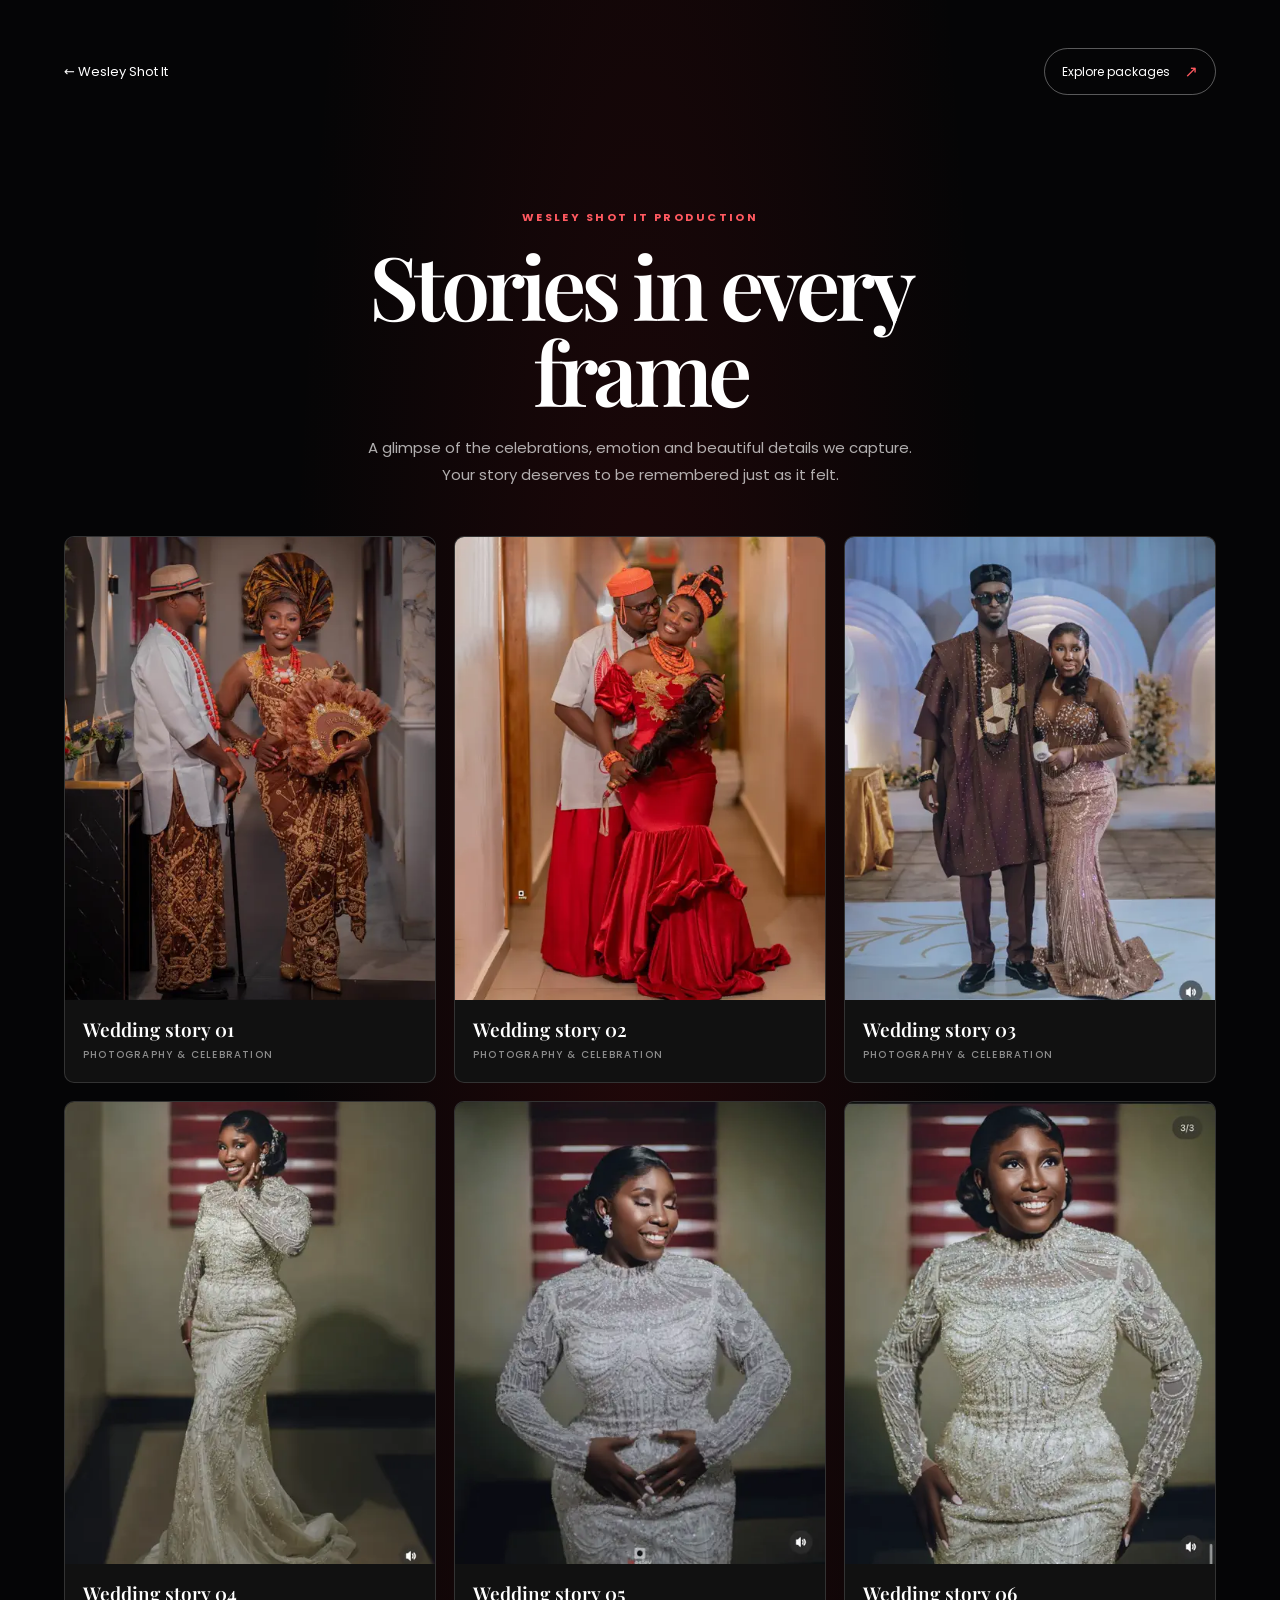
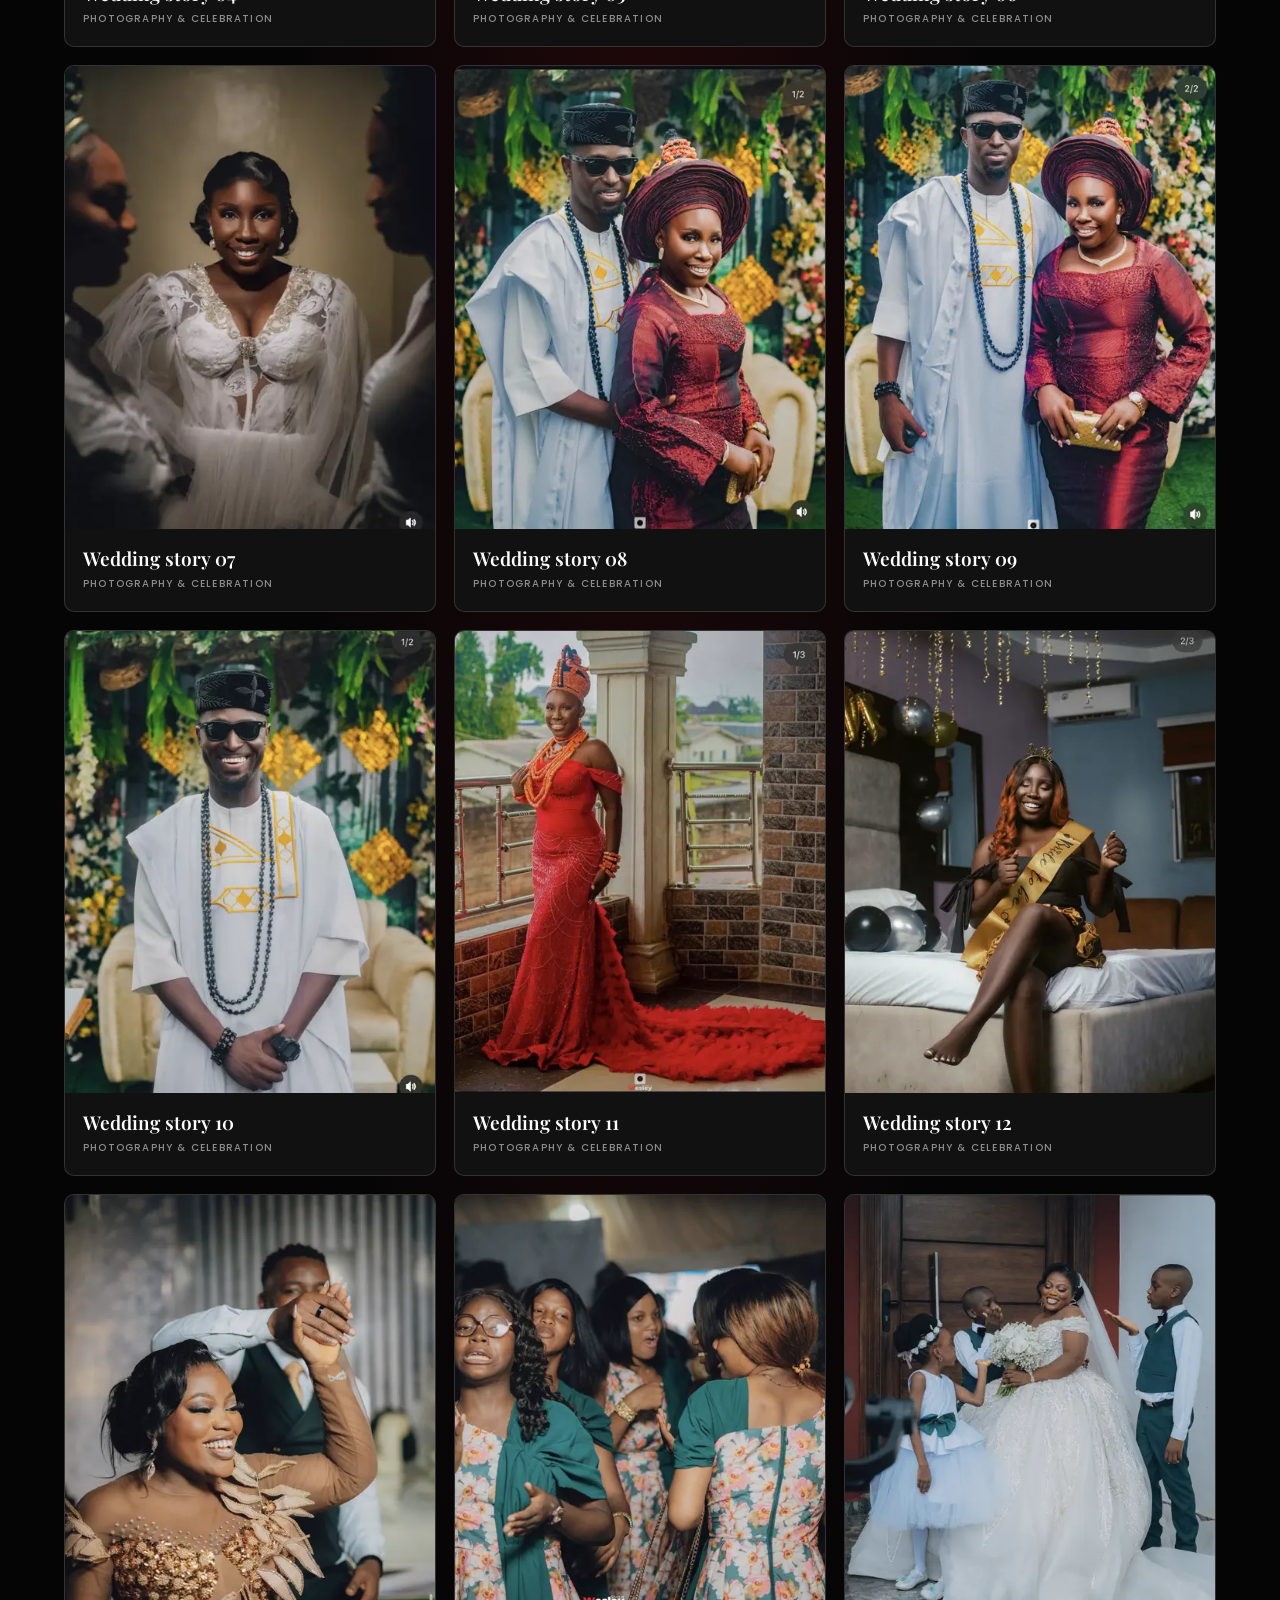
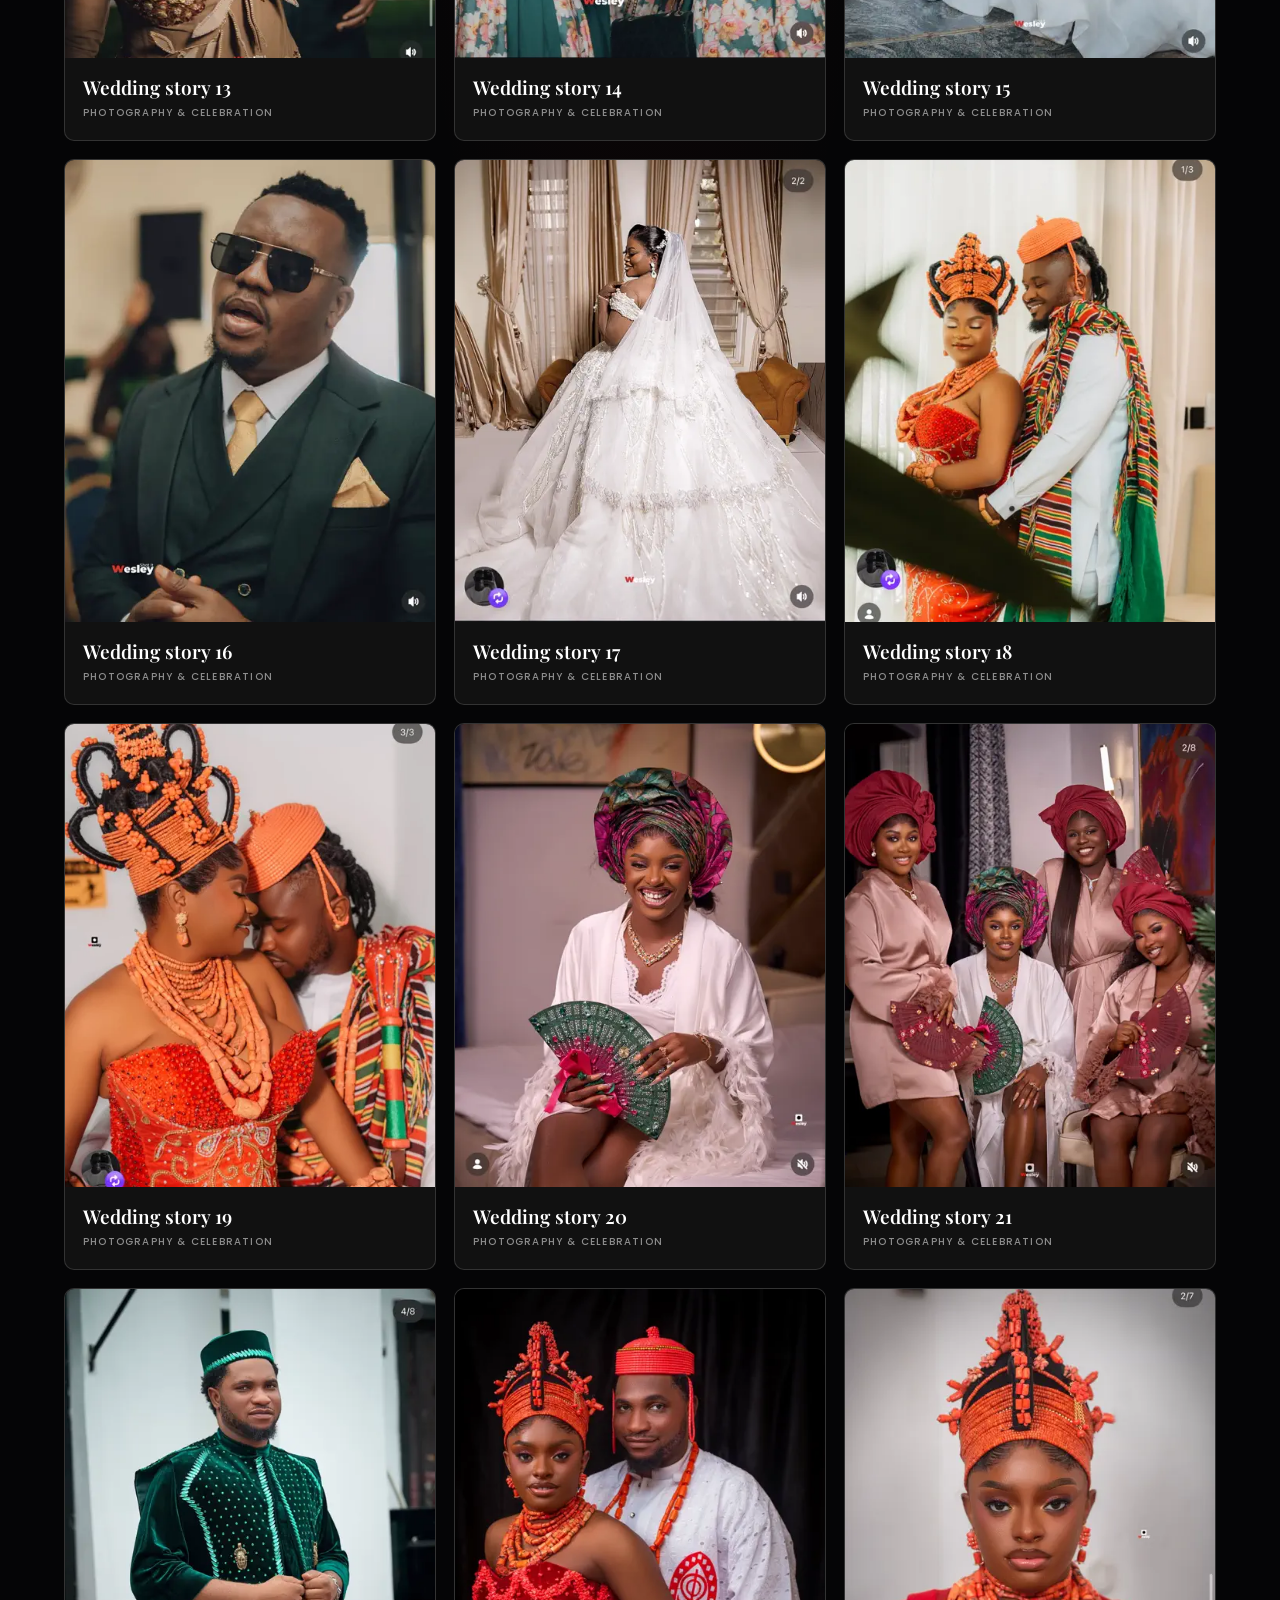
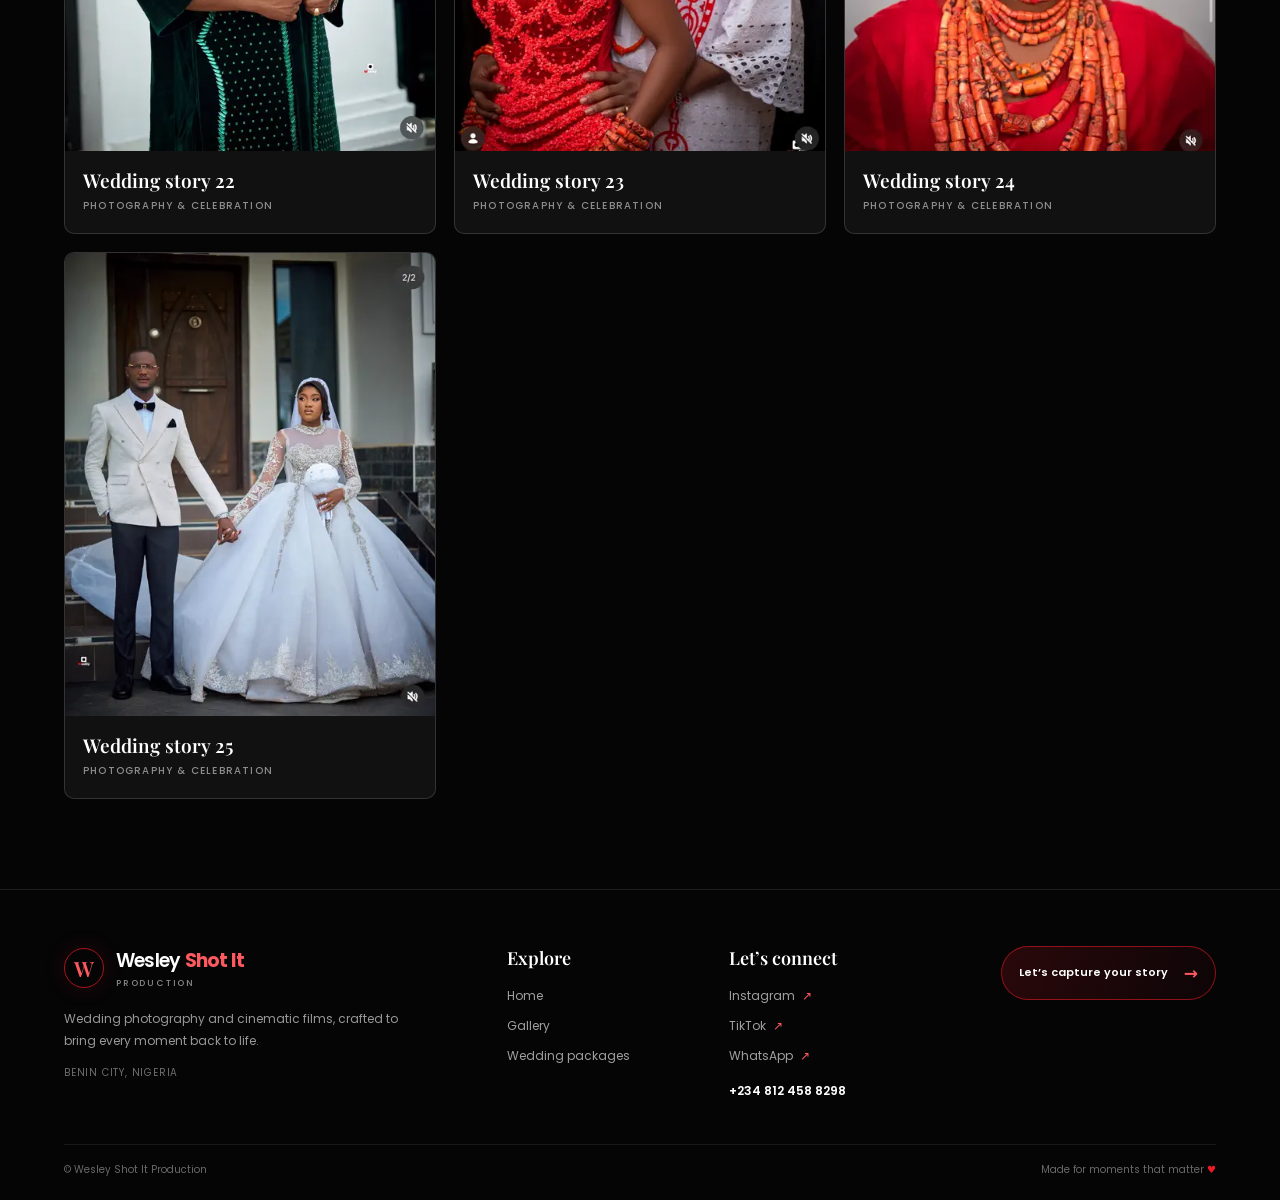
==== commit c1b66a02: "refactor: peform lighthouse performane on the site" ====
--- a/gallery.html
+++ b/gallery.html
@@ -7,7 +7,7 @@
     <title>Wedding Gallery | Wesley Shot It</title>
     <link rel="preconnect" href="https://fonts.googleapis.com" />
     <link rel="preconnect" href="https://fonts.gstatic.com" crossorigin />
-    <link href="https://fonts.googleapis.com/css2?family=Poppins:wght@400;500;600;700&family=Playfair+Display:wght@600&display=swap" rel="stylesheet" />
+    <link href="https://fonts.googleapis.com/css2?family=Poppins:wght@400;500;600;700&family=Playfair+Display:wght@600&display=swap" rel="stylesheet" media="print" data-async-fonts />
     <link rel="stylesheet" href="styles.css" />
   </head>
   <body>
@@ -23,31 +23,31 @@
           <p>A glimpse of the celebrations, emotion and beautiful details we capture. Your story deserves to be remembered just as it felt.</p>
         </header>
         <div class="gallery-page-grid" aria-label="Wedding photo gallery">
-          <figure class="gallery-page-card"><img src="assets/images/IMG_5918.jpg" alt="Wedding photograph 1 from Wesley Shot It" loading="lazy" /><figcaption>Wedding story 01<span>Photography &amp; celebration</span></figcaption></figure>
-          <figure class="gallery-page-card"><img src="assets/images/IMG_5919.jpg" alt="Wedding photograph 2 from Wesley Shot It" loading="lazy" /><figcaption>Wedding story 02<span>Photography &amp; celebration</span></figcaption></figure>
-          <figure class="gallery-page-card"><img src="assets/images/IMG_5920.jpg" alt="Wedding photograph 3 from Wesley Shot It" loading="lazy" /><figcaption>Wedding story 03<span>Photography &amp; celebration</span></figcaption></figure>
-          <figure class="gallery-page-card"><img src="assets/images/IMG_5921.jpg" alt="Wedding photograph 4 from Wesley Shot It" loading="lazy" /><figcaption>Wedding story 04<span>Photography &amp; celebration</span></figcaption></figure>
-          <figure class="gallery-page-card"><img src="assets/images/IMG_5922.jpg" alt="Wedding photograph 5 from Wesley Shot It" loading="lazy" /><figcaption>Wedding story 05<span>Photography &amp; celebration</span></figcaption></figure>
-          <figure class="gallery-page-card"><img src="assets/images/IMG_5923.jpg" alt="Wedding photograph 6 from Wesley Shot It" loading="lazy" /><figcaption>Wedding story 06<span>Photography &amp; celebration</span></figcaption></figure>
-          <figure class="gallery-page-card"><img src="assets/images/IMG_5924.jpg" alt="Wedding photograph 7 from Wesley Shot It" loading="lazy" /><figcaption>Wedding story 07<span>Photography &amp; celebration</span></figcaption></figure>
-          <figure class="gallery-page-card"><img src="assets/images/IMG_5925.jpg" alt="Wedding photograph 8 from Wesley Shot It" loading="lazy" /><figcaption>Wedding story 08<span>Photography &amp; celebration</span></figcaption></figure>
-          <figure class="gallery-page-card"><img src="assets/images/IMG_5926.jpg" alt="Wedding photograph 9 from Wesley Shot It" loading="lazy" /><figcaption>Wedding story 09<span>Photography &amp; celebration</span></figcaption></figure>
-          <figure class="gallery-page-card"><img src="assets/images/IMG_5927.jpg" alt="Wedding photograph 10 from Wesley Shot It" loading="lazy" /><figcaption>Wedding story 10<span>Photography &amp; celebration</span></figcaption></figure>
-          <figure class="gallery-page-card"><img src="assets/images/IMG_5928.jpg" alt="Wedding photograph 11 from Wesley Shot It" loading="lazy" /><figcaption>Wedding story 11<span>Photography &amp; celebration</span></figcaption></figure>
-          <figure class="gallery-page-card"><img src="assets/images/IMG_5929.jpg" alt="Wedding photograph 12 from Wesley Shot It" loading="lazy" /><figcaption>Wedding story 12<span>Photography &amp; celebration</span></figcaption></figure>
-          <figure class="gallery-page-card"><img src="assets/images/IMG_5930.jpg" alt="Wedding photograph 13 from Wesley Shot It" loading="lazy" /><figcaption>Wedding story 13<span>Photography &amp; celebration</span></figcaption></figure>
-          <figure class="gallery-page-card"><img src="assets/images/IMG_5931.jpg" alt="Wedding photograph 14 from Wesley Shot It" loading="lazy" /><figcaption>Wedding story 14<span>Photography &amp; celebration</span></figcaption></figure>
-          <figure class="gallery-page-card"><img src="assets/images/IMG_5932.jpg" alt="Wedding photograph 15 from Wesley Shot It" loading="lazy" /><figcaption>Wedding story 15<span>Photography &amp; celebration</span></figcaption></figure>
-          <figure class="gallery-page-card"><img src="assets/images/IMG_5933.jpg" alt="Wedding photograph 16 from Wesley Shot It" loading="lazy" /><figcaption>Wedding story 16<span>Photography &amp; celebration</span></figcaption></figure>
-          <figure class="gallery-page-card"><img src="assets/images/IMG_5934.jpg" alt="Wedding photograph 17 from Wesley Shot It" loading="lazy" /><figcaption>Wedding story 17<span>Photography &amp; celebration</span></figcaption></figure>
-          <figure class="gallery-page-card"><img src="assets/images/IMG_5935.jpg" alt="Wedding photograph 18 from Wesley Shot It" loading="lazy" /><figcaption>Wedding story 18<span>Photography &amp; celebration</span></figcaption></figure>
-          <figure class="gallery-page-card"><img src="assets/images/IMG_5936.jpg" alt="Wedding photograph 19 from Wesley Shot It" loading="lazy" /><figcaption>Wedding story 19<span>Photography &amp; celebration</span></figcaption></figure>
-          <figure class="gallery-page-card"><img src="assets/images/IMG_5937.jpg" alt="Wedding photograph 20 from Wesley Shot It" loading="lazy" /><figcaption>Wedding story 20<span>Photography &amp; celebration</span></figcaption></figure>
-          <figure class="gallery-page-card"><img src="assets/images/IMG_5938.jpg" alt="Wedding photograph 21 from Wesley Shot It" loading="lazy" /><figcaption>Wedding story 21<span>Photography &amp; celebration</span></figcaption></figure>
-          <figure class="gallery-page-card"><img src="assets/images/IMG_5939.jpg" alt="Wedding photograph 22 from Wesley Shot It" loading="lazy" /><figcaption>Wedding story 22<span>Photography &amp; celebration</span></figcaption></figure>
-          <figure class="gallery-page-card"><img src="assets/images/IMG_5940.jpg" alt="Wedding photograph 23 from Wesley Shot It" loading="lazy" /><figcaption>Wedding story 23<span>Photography &amp; celebration</span></figcaption></figure>
-          <figure class="gallery-page-card"><img src="assets/images/IMG_5941.jpg" alt="Wedding photograph 24 from Wesley Shot It" loading="lazy" /><figcaption>Wedding story 24<span>Photography &amp; celebration</span></figcaption></figure>
-          <figure class="gallery-page-card"><img src="assets/images/IMG_5942.jpg" alt="Wedding photograph 25 from Wesley Shot It" loading="lazy" /><figcaption>Wedding story 25<span>Photography &amp; celebration</span></figcaption></figure>
+          <figure class="gallery-page-card"><img src="assets/images/IMG_5918-480.webp" data-large-src="assets/images/IMG_5918.webp" alt="Wedding photograph 1 from Wesley Shot It" loading="lazy" /><figcaption>Wedding story 01<span>Photography &amp; celebration</span></figcaption></figure>
+          <figure class="gallery-page-card"><img src="assets/images/IMG_5919-480.webp" data-large-src="assets/images/IMG_5919.webp" alt="Wedding photograph 2 from Wesley Shot It" loading="lazy" /><figcaption>Wedding story 02<span>Photography &amp; celebration</span></figcaption></figure>
+          <figure class="gallery-page-card"><img src="assets/images/IMG_5920-480.webp" data-large-src="assets/images/IMG_5920.webp" alt="Wedding photograph 3 from Wesley Shot It" loading="lazy" /><figcaption>Wedding story 03<span>Photography &amp; celebration</span></figcaption></figure>
+          <figure class="gallery-page-card"><img src="assets/images/IMG_5921-480.webp" data-large-src="assets/images/IMG_5921.webp" alt="Wedding photograph 4 from Wesley Shot It" loading="lazy" /><figcaption>Wedding story 04<span>Photography &amp; celebration</span></figcaption></figure>
+          <figure class="gallery-page-card"><img src="assets/images/IMG_5922-480.webp" data-large-src="assets/images/IMG_5922.webp" alt="Wedding photograph 5 from Wesley Shot It" loading="lazy" /><figcaption>Wedding story 05<span>Photography &amp; celebration</span></figcaption></figure>
+          <figure class="gallery-page-card"><img src="assets/images/IMG_5923-480.webp" data-large-src="assets/images/IMG_5923.webp" alt="Wedding photograph 6 from Wesley Shot It" loading="lazy" /><figcaption>Wedding story 06<span>Photography &amp; celebration</span></figcaption></figure>
+          <figure class="gallery-page-card"><img src="assets/images/IMG_5924-480.webp" data-large-src="assets/images/IMG_5924.webp" alt="Wedding photograph 7 from Wesley Shot It" loading="lazy" /><figcaption>Wedding story 07<span>Photography &amp; celebration</span></figcaption></figure>
+          <figure class="gallery-page-card"><img src="assets/images/IMG_5925-480.webp" data-large-src="assets/images/IMG_5925.webp" alt="Wedding photograph 8 from Wesley Shot It" loading="lazy" /><figcaption>Wedding story 08<span>Photography &amp; celebration</span></figcaption></figure>
+          <figure class="gallery-page-card"><img src="assets/images/IMG_5926-480.webp" data-large-src="assets/images/IMG_5926.webp" alt="Wedding photograph 9 from Wesley Shot It" loading="lazy" /><figcaption>Wedding story 09<span>Photography &amp; celebration</span></figcaption></figure>
+          <figure class="gallery-page-card"><img src="assets/images/IMG_5927-480.webp" data-large-src="assets/images/IMG_5927.webp" alt="Wedding photograph 10 from Wesley Shot It" loading="lazy" /><figcaption>Wedding story 10<span>Photography &amp; celebration</span></figcaption></figure>
+          <figure class="gallery-page-card"><img src="assets/images/IMG_5928-480.webp" data-large-src="assets/images/IMG_5928.webp" alt="Wedding photograph 11 from Wesley Shot It" loading="lazy" /><figcaption>Wedding story 11<span>Photography &amp; celebration</span></figcaption></figure>
+          <figure class="gallery-page-card"><img src="assets/images/IMG_5929-480.webp" data-large-src="assets/images/IMG_5929.webp" alt="Wedding photograph 12 from Wesley Shot It" loading="lazy" /><figcaption>Wedding story 12<span>Photography &amp; celebration</span></figcaption></figure>
+          <figure class="gallery-page-card"><img src="assets/images/IMG_5930-480.webp" data-large-src="assets/images/IMG_5930.webp" alt="Wedding photograph 13 from Wesley Shot It" loading="lazy" /><figcaption>Wedding story 13<span>Photography &amp; celebration</span></figcaption></figure>
+          <figure class="gallery-page-card"><img src="assets/images/IMG_5931-480.webp" data-large-src="assets/images/IMG_5931.webp" alt="Wedding photograph 14 from Wesley Shot It" loading="lazy" /><figcaption>Wedding story 14<span>Photography &amp; celebration</span></figcaption></figure>
+          <figure class="gallery-page-card"><img src="assets/images/IMG_5932-480.webp" data-large-src="assets/images/IMG_5932.webp" alt="Wedding photograph 15 from Wesley Shot It" loading="lazy" /><figcaption>Wedding story 15<span>Photography &amp; celebration</span></figcaption></figure>
+          <figure class="gallery-page-card"><img src="assets/images/IMG_5933-480.webp" data-large-src="assets/images/IMG_5933.webp" alt="Wedding photograph 16 from Wesley Shot It" loading="lazy" /><figcaption>Wedding story 16<span>Photography &amp; celebration</span></figcaption></figure>
+          <figure class="gallery-page-card"><img src="assets/images/IMG_5934-480.webp" data-large-src="assets/images/IMG_5934.webp" alt="Wedding photograph 17 from Wesley Shot It" loading="lazy" /><figcaption>Wedding story 17<span>Photography &amp; celebration</span></figcaption></figure>
+          <figure class="gallery-page-card"><img src="assets/images/IMG_5935-480.webp" data-large-src="assets/images/IMG_5935.webp" alt="Wedding photograph 18 from Wesley Shot It" loading="lazy" /><figcaption>Wedding story 18<span>Photography &amp; celebration</span></figcaption></figure>
+          <figure class="gallery-page-card"><img src="assets/images/IMG_5936-480.webp" data-large-src="assets/images/IMG_5936.webp" alt="Wedding photograph 19 from Wesley Shot It" loading="lazy" /><figcaption>Wedding story 19<span>Photography &amp; celebration</span></figcaption></figure>
+          <figure class="gallery-page-card"><img src="assets/images/IMG_5937-480.webp" data-large-src="assets/images/IMG_5937.webp" alt="Wedding photograph 20 from Wesley Shot It" loading="lazy" /><figcaption>Wedding story 20<span>Photography &amp; celebration</span></figcaption></figure>
+          <figure class="gallery-page-card"><img src="assets/images/IMG_5938-480.webp" data-large-src="assets/images/IMG_5938.webp" alt="Wedding photograph 21 from Wesley Shot It" loading="lazy" /><figcaption>Wedding story 21<span>Photography &amp; celebration</span></figcaption></figure>
+          <figure class="gallery-page-card"><img src="assets/images/IMG_5939-480.webp" data-large-src="assets/images/IMG_5939.webp" alt="Wedding photograph 22 from Wesley Shot It" loading="lazy" /><figcaption>Wedding story 22<span>Photography &amp; celebration</span></figcaption></figure>
+          <figure class="gallery-page-card"><img src="assets/images/IMG_5940-480.webp" data-large-src="assets/images/IMG_5940.webp" alt="Wedding photograph 23 from Wesley Shot It" loading="lazy" /><figcaption>Wedding story 23<span>Photography &amp; celebration</span></figcaption></figure>
+          <figure class="gallery-page-card"><img src="assets/images/IMG_5941-480.webp" data-large-src="assets/images/IMG_5941.webp" alt="Wedding photograph 24 from Wesley Shot It" loading="lazy" /><figcaption>Wedding story 24<span>Photography &amp; celebration</span></figcaption></figure>
+          <figure class="gallery-page-card"><img src="assets/images/IMG_5942-480.webp" data-large-src="assets/images/IMG_5942.webp" alt="Wedding photograph 25 from Wesley Shot It" loading="lazy" /><figcaption>Wedding story 25<span>Photography &amp; celebration</span></figcaption></figure>
         </div>
       </div>
     </main>
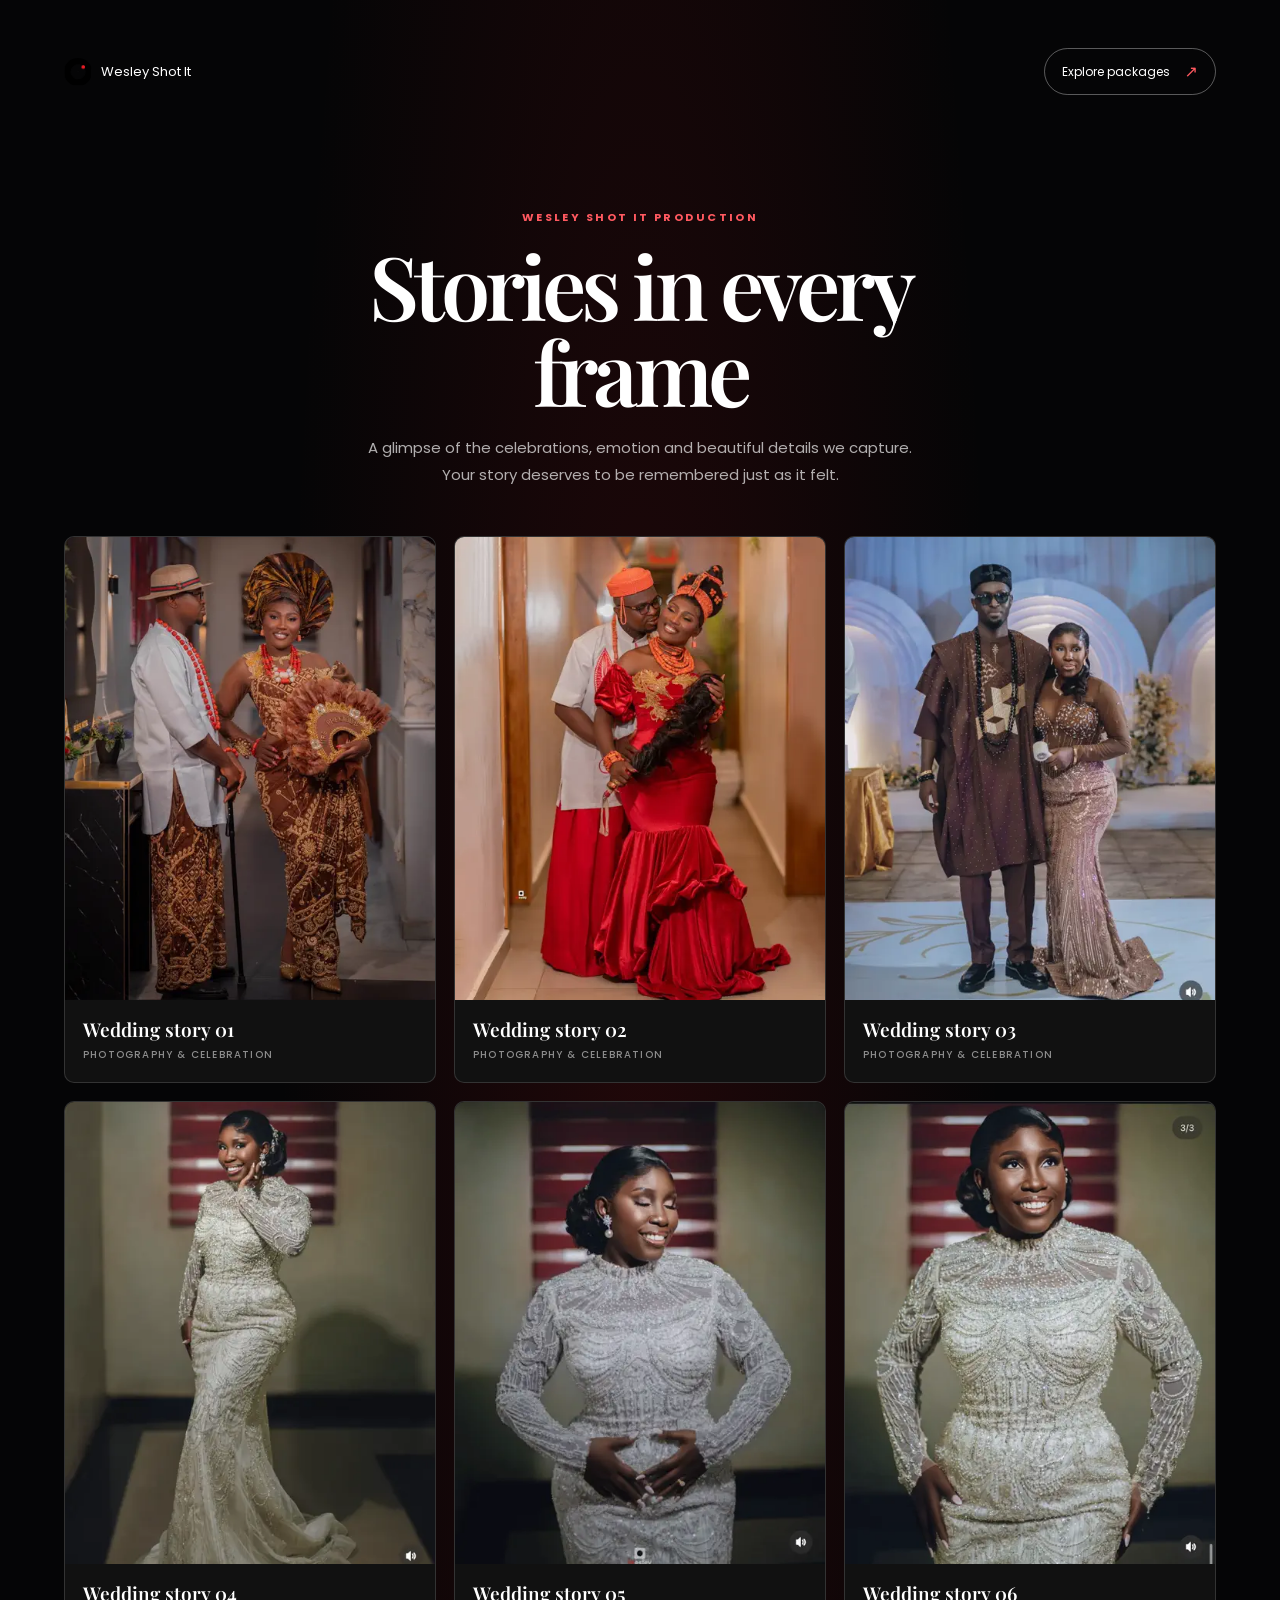
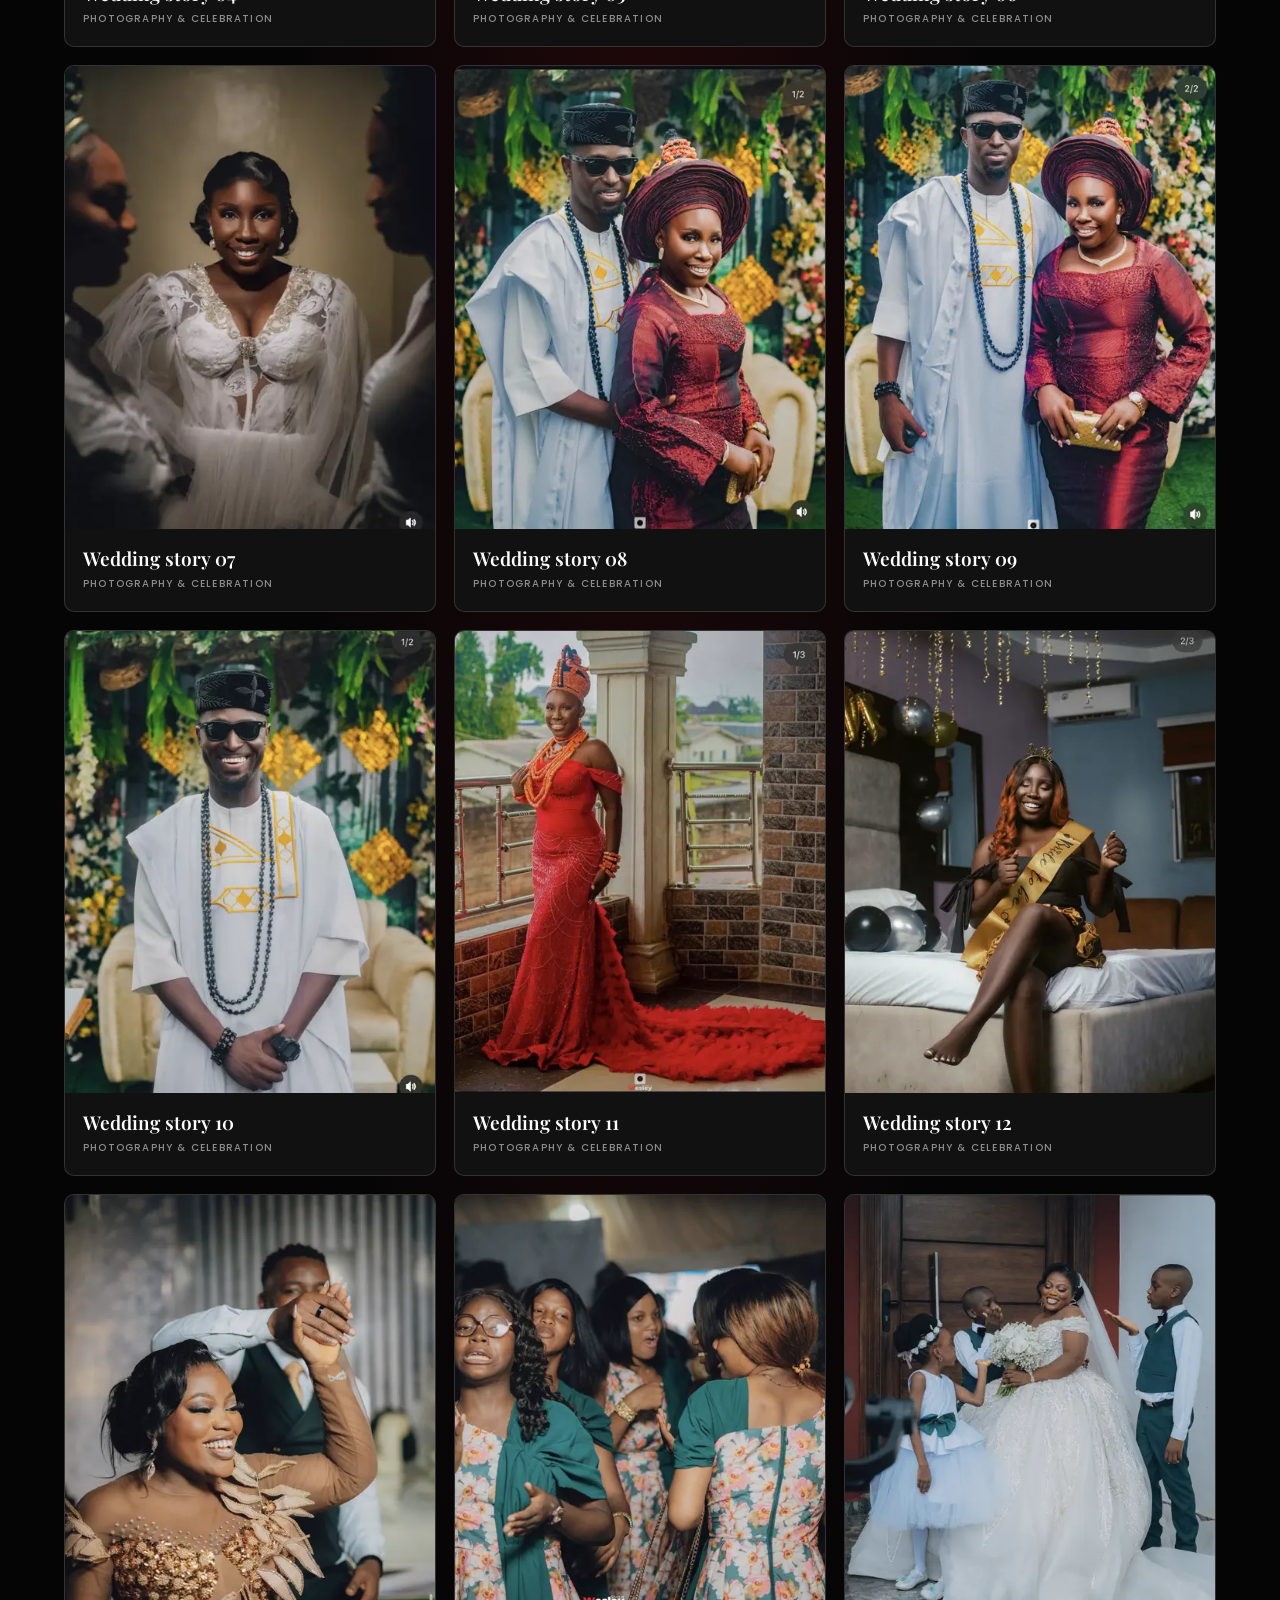
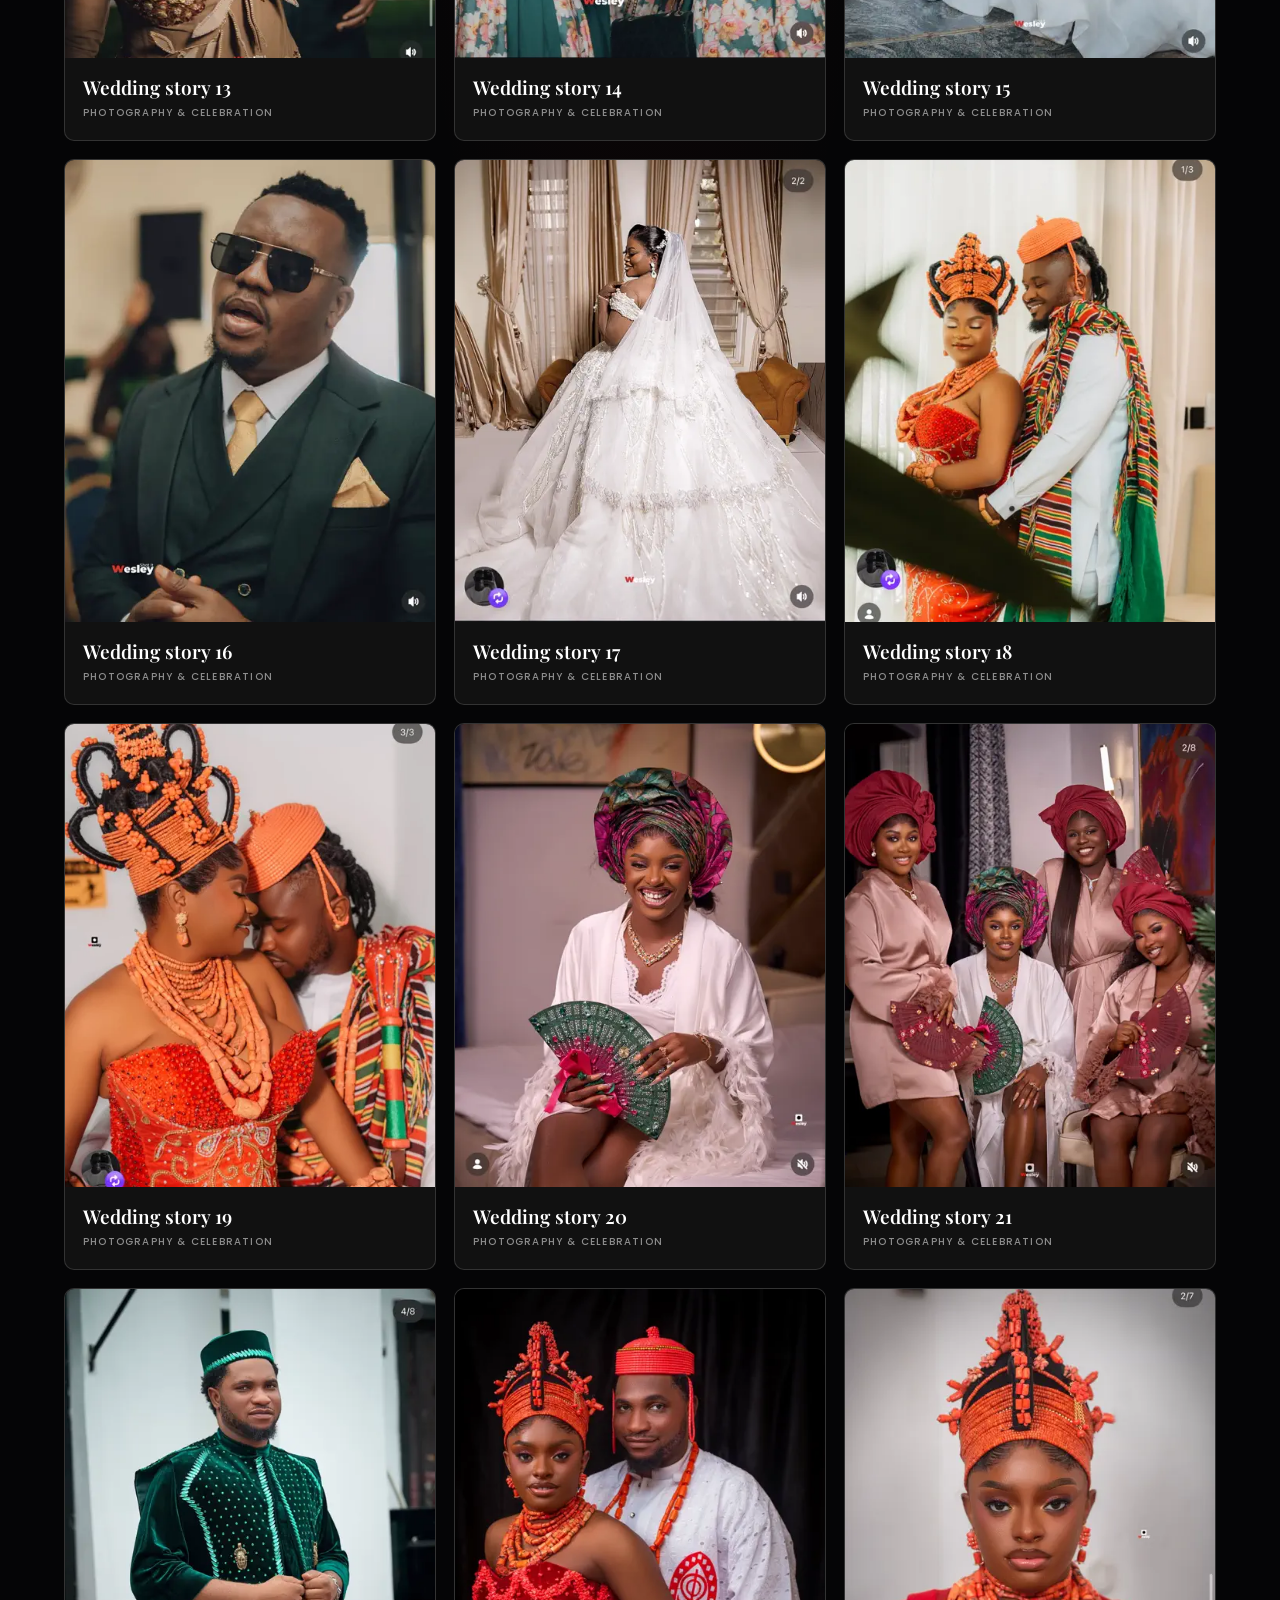
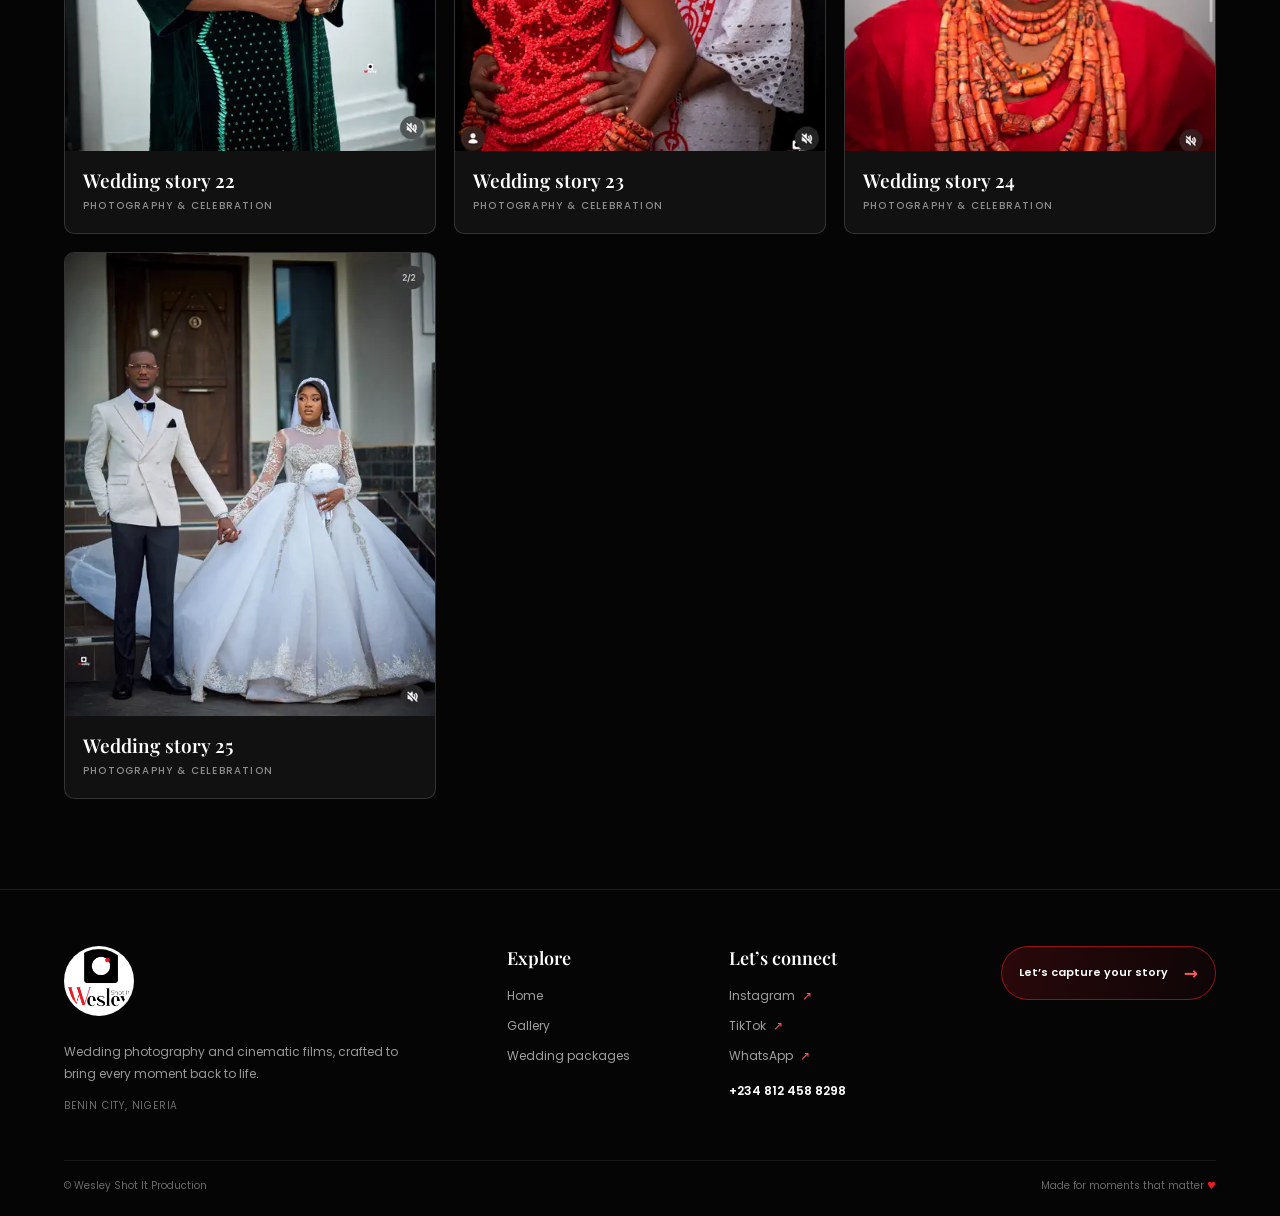
==== commit 10f25f97: "fix: fixed performance on the site" ====
--- a/gallery.html
+++ b/gallery.html
@@ -5,6 +5,8 @@
     <meta name="viewport" content="width=device-width, initial-scale=1, viewport-fit=cover" />
     <meta name="theme-color" content="#050506" />
     <title>Wedding Gallery | Wesley Shot It</title>
+    <link rel="icon" type="image/png" sizes="48x48" href="assets/brand/favicon.png" />
+    <link rel="apple-touch-icon" href="assets/brand/apple-touch-icon.png" />
     <link rel="preconnect" href="https://fonts.googleapis.com" />
     <link rel="preconnect" href="https://fonts.gstatic.com" crossorigin />
     <link href="https://fonts.googleapis.com/css2?family=Poppins:wght@400;500;600;700&family=Playfair+Display:wght@600&display=swap" rel="stylesheet" media="print" data-async-fonts />
@@ -14,7 +16,7 @@
     <main class="gallery-page">
       <div class="gallery-page-inner">
         <nav class="gallery-page-nav" aria-label="Gallery navigation">
-          <a href="index.html" aria-label="Wesley Shot It home">← Wesley Shot It</a>
+          <a href="index.html" aria-label="Wesley Shot It home"><img class="gallery-nav-logo" src="assets/brand/logo-icon.png" alt="" /> Wesley Shot It</a>
           <a class="gallery-view-link" href="index.html#pricing">Explore packages <span aria-hidden="true">↗</span></a>
         </nav>
         <header class="gallery-page-title">
@@ -56,8 +58,7 @@
       <div class="site-footer-inner">
         <div class="footer-brand-block">
           <a class="footer-brand" href="index.html" aria-label="Wesley Shot It home">
-            <span class="footer-brand-mark" aria-hidden="true">W</span>
-            <span>Wesley <b>Shot It</b><small>Production</small></span>
+            <img class="footer-brand-mark" src="assets/brand/IMG_5967-removebg-preview.png" alt="Wesley Shot It Production" />
           </a>
           <p>Wedding photography and cinematic films, crafted to bring every moment back to life.</p>
           <span class="footer-location">Benin City, Nigeria</span>
--- a/styles.css
+++ b/styles.css
@@ -101,12 +101,14 @@
   letter-spacing: 0.28em;
   text-transform: uppercase;
 }
-.brand-mark {
-  width: 8px;
-  height: 8px;
-  border-radius: 50%;
-  background: var(--brand-red);
-  box-shadow: 0 0 16px rgba(237, 28, 36, 0.85);
+.hero-brand-logo {
+  display: block;
+  width: clamp(60px, 12vw, 132px);
+  height: auto;
+  flex: none;
+  padding: 3px;
+  border-radius: 100%;
+  background: #fff;
 }
 .hero-copy h1 {
   font-size: clamp(40px, 6.1vw, 82px);
@@ -213,28 +215,6 @@
   );
   filter: blur(16px);
   animation: glow-breathe 4s ease-in-out infinite alternate;
-}
-.gallery-beam {
-  position: absolute;
-  z-index: 12;
-  left: 50%;
-  top: 50%;
-  width: 3px;
-  height: 78%;
-  transform: translate(-50%, -50%);
-  background: linear-gradient(
-    180deg,
-    transparent,
-    #ff3942 18%,
-    #fff 50%,
-    #ed1c24 82%,
-    transparent
-  );
-  box-shadow:
-    0 0 12px 3px rgba(237, 28, 36, 0.8),
-    0 0 48px 10px rgba(237, 28, 36, 0.44);
-  animation: beam-pulse 2.8s ease-in-out infinite;
-  pointer-events: none;
 }
 .ring {
   position: absolute;
@@ -346,11 +326,24 @@
   border: 1px solid rgba(255, 255, 255, 0.13);
   border-radius: 18px;
   background:
-    radial-gradient(ellipse at 100% 0%, rgba(237, 28, 36, 0.16), transparent 58%),
-    linear-gradient(145deg, rgba(255, 255, 255, 0.075), rgba(255, 255, 255, 0.018));
-  box-shadow: 0 18px 46px rgba(0, 0, 0, 0.28), inset 0 1px 0 rgba(255, 255, 255, 0.06);
+    radial-gradient(
+      ellipse at 100% 0%,
+      rgba(237, 28, 36, 0.16),
+      transparent 58%
+    ),
+    linear-gradient(
+      145deg,
+      rgba(255, 255, 255, 0.075),
+      rgba(255, 255, 255, 0.018)
+    );
+  box-shadow:
+    0 18px 46px rgba(0, 0, 0, 0.28),
+    inset 0 1px 0 rgba(255, 255, 255, 0.06);
   text-align: left;
-  transition: transform 260ms ease, border-color 260ms ease, box-shadow 260ms ease;
+  transition:
+    transform 260ms ease,
+    border-color 260ms ease,
+    box-shadow 260ms ease;
   counter-increment: hero-feature;
 }
 .hero-features article::before {
@@ -386,7 +379,10 @@
 .hero-features article:hover {
   transform: translateY(-5px);
   border-color: rgba(255, 89, 96, 0.42);
-  box-shadow: 0 24px 56px rgba(0, 0, 0, 0.36), 0 0 30px rgba(237, 28, 36, 0.09), inset 0 1px 0 rgba(255, 255, 255, 0.08);
+  box-shadow:
+    0 24px 56px rgba(0, 0, 0, 0.36),
+    0 0 30px rgba(237, 28, 36, 0.09),
+    inset 0 1px 0 rgba(255, 255, 255, 0.08);
 }
 .hero-features h2 {
   position: relative;
@@ -452,17 +448,6 @@
     transform: translate(-50%, -50%) scale(1.06);
   }
 }
-@keyframes beam-pulse {
-  0%,
-  100% {
-    opacity: 0.72;
-    filter: brightness(0.9);
-  }
-  50% {
-    opacity: 1;
-    filter: brightness(1.35);
-  }
-}
 @media (max-width: 700px) {
   .hero-layout {
     min-height: 100svh;
@@ -502,6 +487,7 @@
   }
   .hero-features {
     grid-template-columns: 1fr;
+    justify-items: center;
     gap: 10px;
     width: min(100%, 440px);
     margin-top: 8px;
@@ -522,8 +508,12 @@
   }
   .hero-features article {
     min-height: 0;
-    padding: 16px 18px 16px 60px;
+    width: 100%;
+    max-width: 340px;
+    justify-content: center;
+    padding: 16px 52px;
     border-radius: 14px;
+    text-align: center;
   }
   .hero-features article::before {
     top: 50%;
@@ -616,7 +606,6 @@
     transition: none;
   }
   .gallery-glow,
-  .gallery-beam,
   .wa::after {
     animation: none;
   }
@@ -757,6 +746,7 @@
   color: rgba(238, 243, 248, 0.85);
   font-size: 13px;
   line-height: 1.5;
+  margin-bottom: 5px;
 }
 .package-features li {
   position: relative;
@@ -775,6 +765,7 @@
 }
 .package-note {
   margin-top: 16px;
+  margin-bottom: 10px;
   color: rgba(255, 255, 255, 0.62);
   font-size: 11px;
   line-height: 1.5;
@@ -853,43 +844,343 @@
   }
 }
 /* Editorial gallery showcase */
-.gallery-showcase { position:relative; isolation:isolate; overflow:hidden; padding:clamp(30px,4vw,54px) clamp(20px,5vw,72px) clamp(72px,9vw,112px); background:radial-gradient(ellipse at 50% 48%,rgba(237,28,36,.12),transparent 42%),#050506; }
-.gallery-showcase::before { content:""; position:absolute; z-index:-1; inset:0; opacity:.15; background:radial-gradient(circle at 50% 42%,rgba(255,255,255,.14) 0 1px,transparent 1.5px); background-size:28px 28px; mask-image:linear-gradient(transparent,#000 20%,#000 76%,transparent); }
-.gallery-showcase-inner { width:min(1240px,100%); margin:0 auto; }
-.gallery-showcase-topline { display:flex; align-items:center; justify-content:space-between; gap:20px; }
-.gallery-eyebrow { color:rgba(255,255,255,.72); font-size:11px; font-weight:600; letter-spacing:.16em; text-transform:uppercase; }
-.gallery-eyebrow span { color:var(--brand-red); font-size:17px; margin-right:7px; }
-.gallery-view-link { display:inline-flex; align-items:center; gap:15px; border:1px solid rgba(255,255,255,.34); border-radius:999px; padding:10px 17px; color:#fff; font-size:12px; transition:background .2s,border-color .2s,transform .2s; }
-.gallery-view-link span { color:#ff5960; font-size:16px; }
-.gallery-view-link:hover { border-color:var(--brand-red); background:rgba(237,28,36,.12); transform:translateY(-2px); }
-.gallery-showcase-title { margin:clamp(32px,5vw,56px) auto 0; text-align:center; font:500 clamp(28px,4.5vw,52px)/1.1 "Playfair Display",Georgia,serif; letter-spacing:-.04em; }
-.gallery-showcase-title em { color:#ff5960; font-weight:600; }
-.gallery-mosaic { display:grid; grid-template-columns:repeat(8,minmax(0,1fr)); grid-template-rows:repeat(3,clamp(60px,9vw,112px)); gap:8px; width:min(850px,100%); margin:28px auto 26px; filter:drop-shadow(0 18px 35px rgba(237,28,36,.13)); }
-.mosaic-card { min-width:0; min-height:0; overflow:hidden; border:1px solid rgba(255,255,255,.22); border-radius:5px; background:#151517; box-shadow:0 8px 20px rgba(0,0,0,.4); }
-.mosaic-card video { display:block; width:100%; height:100%; object-fit:cover; }
-.mosaic-card-1 { grid-area:1/3/2/5; } .mosaic-card-2 { grid-area:1/5/2/7; }
-.mosaic-card-3 { grid-area:2/2/3/4; } .mosaic-card-4 { grid-area:2/4/3/6; } .mosaic-card-5 { grid-area:2/6/3/8; }
-.mosaic-card-6 { grid-area:3/3/4/7; }
-.gallery-showcase-caption { display:grid; grid-template-columns:1fr 1.1fr 1fr; align-items:end; gap:24px; margin-top:32px; }
-.gallery-display-copy { display:flex; flex-direction:column; color:rgba(255,255,255,.34); font:600 clamp(28px,4.2vw,54px)/.95 "Playfair Display",Georgia,serif; letter-spacing:-.05em; }
-.gallery-display-copy strong { color:#fff; font-weight:600; } .gallery-display-copy-right { text-align:right; }
-.gallery-center-copy { text-align:center; color:rgba(255,255,255,.72); font-size:13px; line-height:1.7; }
-.gallery-round-link { display:inline-flex; align-items:center; gap:14px; margin-top:18px; padding:11px 19px; border-radius:999px; background:#fff; color:#080809; font-size:12px; font-weight:600; transition:transform .2s,background .2s; }
-.gallery-round-link span { color:var(--brand-red); font-size:18px; } .gallery-round-link:hover { transform:translateY(-2px); background:#f2eeee; }
-.gallery-view-link:focus-visible,.gallery-round-link:focus-visible { outline:2px solid #ff5960; outline-offset:4px; }
-.gallery-page { min-height:100vh; padding:clamp(22px,4vw,48px) clamp(20px,5vw,72px) 90px; background:radial-gradient(ellipse at 50% 22%,rgba(237,28,36,.12),transparent 40%),#050506; }
-.gallery-page-inner { width:min(1240px,100%); margin:0 auto; } .gallery-page-nav { display:flex; justify-content:space-between; align-items:center; gap:18px; }
-.gallery-page-nav>a:first-child { color:#fff; font-size:13px; } .gallery-page-title { max-width:760px; margin:clamp(70px,12vh,130px) auto 48px; text-align:center; }
-.gallery-page-title>span { color:#ff5960; font-size:11px; font-weight:700; letter-spacing:.22em; text-transform:uppercase; }
-.gallery-page-title h1 { margin-top:14px; font:600 clamp(44px,8vw,88px)/.98 "Playfair Display",Georgia,serif; letter-spacing:-.055em; }
-.gallery-page-title p { max-width:560px; margin:20px auto 0; color:rgba(255,255,255,.68); font-size:15px; line-height:1.8; }
-.gallery-page-grid { display:grid; grid-template-columns:repeat(3,minmax(0,1fr)); gap:18px; }
-.gallery-page-card { overflow:hidden; border:1px solid rgba(255,255,255,.14); border-radius:10px; background:#111; }
-.gallery-page-card video { display:block; width:100%; aspect-ratio:4/5; object-fit:cover; background:#171719; }
-.gallery-page-card figcaption { padding:16px 18px 19px; color:#fff; font:600 19px "Playfair Display",Georgia,serif; }
-.gallery-page-card figcaption span { display:block; margin-top:5px; color:rgba(255,255,255,.52); font:500 10px Poppins,sans-serif; letter-spacing:.12em; text-transform:uppercase; }
-@media(max-width:700px) { .gallery-showcase { padding:30px 16px 66px; } .gallery-showcase-topline { align-items:flex-start; } .gallery-eyebrow { max-width:60%; font-size:9px; line-height:1.6; } .gallery-view-link { gap:8px; padding:9px 12px; font-size:11px; } .gallery-mosaic { grid-template-rows:repeat(3,clamp(58px,15vw,90px)); gap:5px; margin:24px auto 20px; } .gallery-showcase-caption { grid-template-columns:1fr; justify-items:center; gap:20px; text-align:center; } .gallery-display-copy,.gallery-display-copy-right { text-align:center; } .gallery-display-copy { font-size:34px; } .gallery-center-copy { grid-row:2; } .gallery-display-copy-right { grid-row:3; } .gallery-page-grid { grid-template-columns:1fr; max-width:520px; margin:0 auto; } .gallery-page-card video { aspect-ratio:16/10; } }
-@media(min-width:701px) and (max-width:960px) { .gallery-page-grid { grid-template-columns:repeat(2,minmax(0,1fr)); } }
+.gallery-showcase {
+  position: relative;
+  isolation: isolate;
+  overflow: hidden;
+  padding: clamp(30px, 4vw, 54px) clamp(20px, 5vw, 72px) clamp(72px, 9vw, 112px);
+  background:
+    radial-gradient(
+      ellipse at 50% 48%,
+      rgba(237, 28, 36, 0.12),
+      transparent 42%
+    ),
+    #050506;
+}
+.gallery-showcase::before {
+  content: "";
+  position: absolute;
+  z-index: -1;
+  inset: 0;
+  opacity: 0.15;
+  background: radial-gradient(
+    circle at 50% 42%,
+    rgba(255, 255, 255, 0.14) 0 1px,
+    transparent 1.5px
+  );
+  background-size: 28px 28px;
+  mask-image: linear-gradient(transparent, #000 20%, #000 76%, transparent);
+}
+.gallery-showcase-inner {
+  width: min(1240px, 100%);
+  margin: 0 auto;
+}
+.gallery-showcase-topline {
+  display: flex;
+  align-items: center;
+  justify-content: space-between;
+  gap: 20px;
+}
+.gallery-eyebrow {
+  color: rgba(255, 255, 255, 0.72);
+  font-size: 11px;
+  font-weight: 600;
+  letter-spacing: 0.16em;
+  text-transform: uppercase;
+}
+.gallery-eyebrow span {
+  color: #ed1c24;
+  font-size: 17px;
+  margin-right: 7px;
+}
+.gallery-view-link {
+  display: inline-flex;
+  align-items: center;
+  gap: 15px;
+  border: 1px solid rgba(255, 255, 255, 0.34);
+  border-radius: 999px;
+  padding: 10px 17px;
+  color: #fff;
+  font-size: 12px;
+  transition:
+    background 0.2s,
+    border-color 0.2s,
+    transform 0.2s;
+}
+.gallery-view-link span {
+  color: #ff5960;
+  font-size: 16px;
+}
+.gallery-view-link:hover {
+  border-color: var(--brand-red);
+  background: rgba(237, 28, 36, 0.12);
+  transform: translateY(-2px);
+}
+.gallery-showcase-title {
+  margin: clamp(32px, 5vw, 56px) auto 0;
+  text-align: center;
+  font:
+    500 clamp(28px, 4.5vw, 52px)/1.1 "Playfair Display",
+    Georgia,
+    serif;
+  letter-spacing: -0.04em;
+}
+.gallery-showcase-title em {
+  color: #ff5960;
+  font-weight: 600;
+}
+.gallery-mosaic {
+  display: grid;
+  grid-template-columns: repeat(8, minmax(0, 1fr));
+  grid-template-rows: repeat(3, clamp(60px, 9vw, 112px));
+  gap: 8px;
+  width: min(850px, 100%);
+  margin: 28px auto 26px;
+  filter: drop-shadow(0 18px 35px rgba(237, 28, 36, 0.13));
+}
+.mosaic-card {
+  min-width: 0;
+  min-height: 0;
+  overflow: hidden;
+  border: 1px solid rgba(255, 255, 255, 0.22);
+  border-radius: 5px;
+  background: #151517;
+  box-shadow: 0 8px 20px rgba(0, 0, 0, 0.4);
+}
+.mosaic-card video {
+  display: block;
+  width: 100%;
+  height: 100%;
+  object-fit: cover;
+}
+.mosaic-card-1 {
+  grid-area: 1/3/2/5;
+}
+.mosaic-card-2 {
+  grid-area: 1/5/2/7;
+}
+.mosaic-card-3 {
+  grid-area: 2/2/3/4;
+}
+.mosaic-card-4 {
+  grid-area: 2/4/3/6;
+}
+.mosaic-card-5 {
+  grid-area: 2/6/3/8;
+}
+.mosaic-card-6 {
+  grid-area: 3/3/4/7;
+}
+.gallery-showcase-caption {
+  display: grid;
+  grid-template-columns: 1fr 1.1fr 1fr;
+  align-items: end;
+  gap: 24px;
+  margin-top: 32px;
+}
+.gallery-display-copy {
+  display: flex;
+  flex-direction: column;
+  color: rgba(255, 255, 255, 0.34);
+  font:
+    600 clamp(28px, 4.2vw, 54px)/0.95 "Playfair Display",
+    Georgia,
+    serif;
+  letter-spacing: -0.05em;
+}
+.gallery-display-copy strong {
+  color: #fff;
+  font-weight: 600;
+}
+.gallery-display-copy-right {
+  text-align: right;
+}
+.gallery-center-copy {
+  text-align: center;
+  color: rgba(255, 255, 255, 0.72);
+  font-size: 13px;
+  line-height: 1.7;
+}
+.gallery-round-link {
+  display: inline-flex;
+  align-items: center;
+  gap: 14px;
+  margin-top: 18px;
+  padding: 11px 19px;
+  border-radius: 999px;
+  background: #fff;
+  color: #080809;
+  font-size: 12px;
+  font-weight: 600;
+  transition:
+    transform 0.2s,
+    background 0.2s;
+}
+.gallery-round-link span {
+  color: var(--brand-red);
+  font-size: 18px;
+}
+.gallery-round-link:hover {
+  transform: translateY(-2px);
+  background: #f2eeee;
+}
+.gallery-view-link:focus-visible,
+.gallery-round-link:focus-visible {
+  outline: 2px solid #ff5960;
+  outline-offset: 4px;
+}
+.gallery-page {
+  min-height: 100vh;
+  padding: clamp(22px, 4vw, 48px) clamp(20px, 5vw, 72px) 90px;
+  background:
+    radial-gradient(
+      ellipse at 50% 22%,
+      rgba(237, 28, 36, 0.12),
+      transparent 40%
+    ),
+    #050506;
+}
+.gallery-page-inner {
+  width: min(1240px, 100%);
+  margin: 0 auto;
+}
+.gallery-page-nav {
+  display: flex;
+  justify-content: space-between;
+  align-items: center;
+  gap: 18px;
+}
+.gallery-page-nav > a:first-child {
+  display: inline-flex;
+  align-items: center;
+  color: #fff;
+  font-size: 13px;
+}
+.gallery-nav-logo {
+  width: 28px;
+  height: 28px;
+  margin-right: 9px;
+  border-radius: 100%;
+  object-fit: contain;
+}
+.gallery-page-title {
+  max-width: 760px;
+  margin: clamp(70px, 12vh, 130px) auto 48px;
+  text-align: center;
+}
+.gallery-page-title > span {
+  color: #ff5960;
+  font-size: 11px;
+  font-weight: 700;
+  letter-spacing: 0.22em;
+  text-transform: uppercase;
+}
+.gallery-page-title h1 {
+  margin-top: 14px;
+  font:
+    600 clamp(44px, 8vw, 88px)/0.98 "Playfair Display",
+    Georgia,
+    serif;
+  letter-spacing: -0.055em;
+}
+.gallery-page-title p {
+  max-width: 560px;
+  margin: 20px auto 0;
+  color: rgba(255, 255, 255, 0.68);
+  font-size: 15px;
+  line-height: 1.8;
+}
+.gallery-page-grid {
+  display: grid;
+  grid-template-columns: repeat(3, minmax(0, 1fr));
+  gap: 18px;
+}
+.gallery-page-card {
+  overflow: hidden;
+  border: 1px solid rgba(255, 255, 255, 0.14);
+  border-radius: 10px;
+  background: #111;
+}
+.gallery-page-card video {
+  display: block;
+  width: 100%;
+  aspect-ratio: 4/5;
+  object-fit: cover;
+  background: #171719;
+}
+.gallery-page-card figcaption {
+  padding: 16px 18px 19px;
+  color: #fff;
+  font:
+    600 19px "Playfair Display",
+    Georgia,
+    serif;
+}
+.gallery-page-card figcaption span {
+  display: block;
+  margin-top: 5px;
+  color: rgba(255, 255, 255, 0.52);
+  font:
+    500 10px Poppins,
+    sans-serif;
+  letter-spacing: 0.12em;
+  text-transform: uppercase;
+}
+@media (max-width: 700px) {
+  .gallery-showcase {
+    padding: 30px 16px 66px;
+  }
+  .gallery-showcase-topline {
+    align-items: center;
+  }
+  .gallery-eyebrow {
+    max-width: 60%;
+    font-size: 9px;
+    line-height: 1.6;
+  }
+  .gallery-view-link {
+    gap: 8px;
+    padding: 9px 12px;
+    font-size: 11px;
+  }
+  .gallery-mosaic {
+    grid-template-rows: repeat(3, clamp(58px, 15vw, 90px));
+    gap: 5px;
+    margin: 24px auto 20px;
+  }
+  .gallery-showcase-caption {
+    grid-template-columns: 1fr;
+    justify-items: center;
+    gap: 20px;
+    text-align: center;
+  }
+  .gallery-display-copy,
+  .gallery-display-copy-right {
+    text-align: center;
+  }
+  .gallery-display-copy {
+    font-size: 34px;
+  }
+  .gallery-center-copy {
+    grid-row: 2;
+  }
+  .gallery-display-copy-right {
+    grid-row: 3;
+  }
+  .gallery-page-grid {
+    grid-template-columns: 1fr;
+    max-width: 520px;
+    margin: 0 auto;
+  }
+  .gallery-page-card video {
+    aspect-ratio: 16/10;
+  }
+}
+@media (min-width: 701px) and (max-width: 960px) {
+  .gallery-page-grid {
+    grid-template-columns: repeat(2, minmax(0, 1fr));
+  }
+}
 /* Heart-shaped film mosaic, matching the gallery reference */
 .gallery-mosaic {
   width: min(680px, 100%);
@@ -897,155 +1188,851 @@
   grid-template-columns: repeat(3, minmax(0, 1fr));
   grid-template-rows: repeat(3, minmax(0, 1fr));
   gap: clamp(5px, 1vw, 9px);
-  clip-path: polygon(50% 98%, 18% 68%, 7% 56%, 1% 42%, 2% 25%, 10% 10%, 24% 3%, 38% 6%, 50% 19%, 62% 6%, 76% 3%, 90% 10%, 98% 25%, 99% 42%, 93% 56%, 82% 68%);
-}
-.mosaic-card-1 { grid-area: 1 / 1 / 2 / 2; }
-.mosaic-card-2 { grid-area: 1 / 3 / 2 / 4; }
-.mosaic-card-3 { grid-area: 2 / 1 / 3 / 2; }
-.mosaic-card-4 { grid-area: 2 / 2 / 3 / 3; }
-.mosaic-card-5 { grid-area: 2 / 3 / 3 / 4; }
-.mosaic-card-6 { grid-area: 3 / 2 / 4 / 3; }
+  clip-path: polygon(
+    50% 98%,
+    18% 68%,
+    7% 56%,
+    1% 42%,
+    2% 25%,
+    10% 10%,
+    24% 3%,
+    38% 6%,
+    50% 19%,
+    62% 6%,
+    76% 3%,
+    90% 10%,
+    98% 25%,
+    99% 42%,
+    93% 56%,
+    82% 68%
+  );
+}
+.mosaic-card-1 {
+  grid-area: 1 / 1 / 2 / 2;
+}
+.mosaic-card-2 {
+  grid-area: 1 / 3 / 2 / 4;
+}
+.mosaic-card-3 {
+  grid-area: 2 / 1 / 3 / 2;
+}
+.mosaic-card-4 {
+  grid-area: 2 / 2 / 3 / 3;
+}
+.mosaic-card-5 {
+  grid-area: 2 / 3 / 3 / 4;
+}
+.mosaic-card-6 {
+  grid-area: 3 / 2 / 4 / 3;
+}
 @media (max-width: 700px) {
-  .gallery-mosaic { grid-template-rows: repeat(3, minmax(0, 1fr)); }
+  .gallery-mosaic {
+    grid-template-rows: repeat(3, minmax(0, 1fr));
+  }
 }
 /* Photo collage uses every image in the project gallery folder */
-.gallery-mosaic { width:min(760px,100%); aspect-ratio:1.15/1; grid-template-columns:repeat(12,minmax(0,1fr)); grid-template-rows:repeat(8,minmax(0,1fr)); gap:clamp(3px,.7vw,8px); }
-.gallery-mosaic .mosaic-card { border-radius:4px; }
-.gallery-mosaic .mosaic-card img { display:block; width:100%; height:100%; object-fit:cover; }
-.mosaic-card-01 { grid-area:1 / 2 / 3 / 4; }
-.mosaic-card-02 { grid-area:1 / 4 / 3 / 6; }
-.mosaic-card-03 { grid-area:1 / 8 / 3 / 10; }
-.mosaic-card-04 { grid-area:1 / 10 / 3 / 12; }
-.mosaic-card-05 { grid-area:3 / 1 / 5 / 3; }
-.mosaic-card-06 { grid-area:3 / 3 / 5 / 5; }
-.mosaic-card-07 { grid-area:3 / 5 / 5 / 7; }
-.mosaic-card-08 { grid-area:3 / 7 / 5 / 9; }
-.mosaic-card-09 { grid-area:3 / 9 / 5 / 11; }
-.mosaic-card-10 { grid-area:3 / 11 / 5 / 13; }
-.mosaic-card-11 { grid-area:5 / 2 / 7 / 4; }
-.mosaic-card-12 { grid-area:5 / 4 / 7 / 6; }
-.mosaic-card-13 { grid-area:5 / 6 / 7 / 8; }
-.mosaic-card-14 { grid-area:5 / 8 / 7 / 10; }
-.mosaic-card-15 { grid-area:5 / 10 / 7 / 12; }
-.mosaic-card-16 { grid-area:7 / 5 / 9 / 7; }
-.mosaic-card-17 { grid-area:7 / 7 / 9 / 9; }.gallery-page-card img { display:block; width:100%; aspect-ratio:4/5; object-fit:cover; background:#171719; }
-@media(max-width:700px) { .gallery-mosaic { grid-template-rows:repeat(8,minmax(0,1fr)); } .gallery-page-card img { aspect-ratio:16/10; } }
+.gallery-mosaic {
+  width: min(760px, 100%);
+  aspect-ratio: 1.15/1;
+  grid-template-columns: repeat(12, minmax(0, 1fr));
+  grid-template-rows: repeat(8, minmax(0, 1fr));
+  gap: clamp(3px, 0.7vw, 8px);
+}
+.gallery-mosaic .mosaic-card {
+  border-radius: 0;
+}
+.gallery-mosaic .mosaic-card img {
+  display: block;
+  width: 100%;
+  height: 100%;
+  object-fit: cover;
+}
+.mosaic-card-01 {
+  grid-area: 1 / 2 / 3 / 4;
+}
+.mosaic-card-02 {
+  grid-area: 1 / 4 / 3 / 6;
+}
+.mosaic-card-03 {
+  grid-area: 1 / 8 / 3 / 10;
+}
+.mosaic-card-04 {
+  grid-area: 1 / 10 / 3 / 12;
+}
+.mosaic-card-05 {
+  grid-area: 3 / 1 / 5 / 3;
+}
+.mosaic-card-06 {
+  grid-area: 3 / 3 / 5 / 5;
+}
+.mosaic-card-07 {
+  grid-area: 3 / 5 / 5 / 7;
+}
+.mosaic-card-08 {
+  grid-area: 3 / 7 / 5 / 9;
+}
+.mosaic-card-09 {
+  grid-area: 3 / 9 / 5 / 11;
+}
+.mosaic-card-10 {
+  grid-area: 3 / 11 / 5 / 13;
+}
+.mosaic-card-11 {
+  grid-area: 5 / 2 / 7 / 4;
+}
+.mosaic-card-12 {
+  grid-area: 5 / 4 / 7 / 6;
+}
+.mosaic-card-13 {
+  grid-area: 5 / 6 / 7 / 8;
+}
+.mosaic-card-14 {
+  grid-area: 5 / 8 / 7 / 10;
+}
+.mosaic-card-15 {
+  grid-area: 5 / 10 / 7 / 12;
+}
+.mosaic-card-16 {
+  grid-area: 7 / 5 / 9 / 7;
+}
+.mosaic-card-17 {
+  grid-area: 7 / 7 / 9 / 9;
+}
+.gallery-page-card img {
+  display: block;
+  width: 100%;
+  aspect-ratio: 4/5;
+  object-fit: cover;
+  background: #171719;
+}
+@media (max-width: 700px) {
+  .gallery-mosaic {
+    grid-template-rows: repeat(8, minmax(0, 1fr));
+  }
+  .gallery-page-card img {
+    aspect-ratio: 4/5;
+    object-position: center 20%;
+  }
+}
 /* Keep every photo card rectangular; the heart silhouette comes from the stepped rows */
-.gallery-mosaic { clip-path:none; overflow:visible; }/* Accessible full-size image viewer */
-.image-viewer[hidden] { display:none; }
-.image-viewer { position:fixed; z-index:20000; inset:0; display:grid; grid-template-columns:auto minmax(0,1fr) auto; align-items:center; justify-items:center; gap:clamp(8px,2vw,28px); padding:clamp(48px,7vh,76px) clamp(12px,4vw,56px); background:rgba(0,0,0,.94); backdrop-filter:blur(12px); }
-.image-viewer-figure { display:flex; flex-direction:column; align-items:center; justify-content:center; width:100%; height:100%; min-width:0; margin:0; }
-.image-viewer-image { display:block; max-width:100%; max-height:calc(100vh - 132px); object-fit:contain; border-radius:8px; box-shadow:0 20px 70px rgba(0,0,0,.55); }
-.image-viewer-caption { margin-top:14px; color:rgba(255,255,255,.76); font-size:12px; text-align:center; }
-.image-viewer-count { position:absolute; bottom:18px; left:50%; transform:translateX(-50%); color:rgba(255,255,255,.58); font-size:12px; }
-.image-viewer-close,.image-viewer-arrow { display:grid; place-items:center; width:46px; height:46px; border:1px solid rgba(255,255,255,.3); border-radius:50%; background:rgba(20,20,22,.85); color:#fff; cursor:pointer; transition:background .2s,border-color .2s,transform .2s; }
-.image-viewer-close:hover,.image-viewer-arrow:hover { border-color:var(--brand-red); background:var(--brand-red); transform:scale(1.05); }
-.image-viewer-close { position:absolute; top:20px; right:20px; font-size:30px; line-height:1; }
-.image-viewer-arrow { font-size:32px; line-height:1; }
-.image-viewer button:focus-visible { outline:2px solid #ff5960; outline-offset:4px; }
-.gallery-mosaic img,.gallery-page-card img { cursor:zoom-in; }
-body.image-viewer-open { overflow:hidden; }
-@media(max-width:600px) { .image-viewer { grid-template-columns:40px minmax(0,1fr) 40px; gap:5px; padding:56px 8px 48px; } .image-viewer-close { top:12px; right:12px; width:40px; height:40px; } .image-viewer-arrow { width:38px; height:38px; font-size:27px; } .image-viewer-image { max-height:calc(100vh - 140px); } }
+.gallery-mosaic {
+  clip-path: none;
+  overflow: visible;
+} /* Accessible full-size image viewer */
+.image-viewer[hidden] {
+  display: none;
+}
+.image-viewer {
+  position: fixed;
+  z-index: 20000;
+  inset: 0;
+  display: grid;
+  grid-template-columns: auto minmax(0, 1fr) auto;
+  align-items: center;
+  justify-items: center;
+  gap: clamp(8px, 2vw, 28px);
+  padding: clamp(48px, 7vh, 76px) clamp(12px, 4vw, 56px);
+  background: rgba(0, 0, 0, 0.94);
+  backdrop-filter: blur(12px);
+}
+.image-viewer-figure {
+  display: flex;
+  flex-direction: column;
+  align-items: center;
+  justify-content: center;
+  width: 100%;
+  height: 100%;
+  min-width: 0;
+  margin: 0;
+}
+.image-viewer-image {
+  display: block;
+  max-width: 100%;
+  max-height: calc(100vh - 132px);
+  object-fit: contain;
+  border-radius: 8px;
+  box-shadow: 0 20px 70px rgba(0, 0, 0, 0.55);
+}
+.image-viewer-caption {
+  margin-top: 14px;
+  color: rgba(255, 255, 255, 0.76);
+  font-size: 12px;
+  text-align: center;
+}
+.image-viewer-count {
+  position: absolute;
+  bottom: 18px;
+  left: 50%;
+  transform: translateX(-50%);
+  color: rgba(255, 255, 255, 0.58);
+  font-size: 12px;
+}
+.image-viewer-close,
+.image-viewer-arrow {
+  display: grid;
+  place-items: center;
+  width: 46px;
+  height: 46px;
+  border: 1px solid rgba(255, 255, 255, 0.3);
+  border-radius: 50%;
+  background: rgba(20, 20, 22, 0.85);
+  color: #fff;
+  cursor: pointer;
+  transition:
+    background 0.2s,
+    border-color 0.2s,
+    transform 0.2s;
+}
+.image-viewer-close:hover,
+.image-viewer-arrow:hover {
+  border-color: var(--brand-red);
+  background: var(--brand-red);
+  transform: scale(1.05);
+}
+.image-viewer-close {
+  position: absolute;
+  top: 20px;
+  right: 20px;
+  font-size: 30px;
+  line-height: 1;
+}
+.image-viewer-arrow {
+  font-size: 32px;
+  line-height: 1;
+}
+.image-viewer button:focus-visible {
+  outline: 2px solid #ff5960;
+  outline-offset: 4px;
+}
+.gallery-mosaic img,
+.gallery-page-card img {
+  cursor: zoom-in;
+}
+body.image-viewer-open {
+  overflow: hidden;
+}
+@media (max-width: 600px) {
+  .image-viewer {
+    grid-template-columns: 40px minmax(0, 1fr) 40px;
+    gap: 5px;
+    padding: 56px 8px 48px;
+  }
+  .image-viewer-close {
+    top: 12px;
+    right: 12px;
+    width: 40px;
+    height: 40px;
+  }
+  .image-viewer-arrow {
+    width: 38px;
+    height: 38px;
+    font-size: 27px;
+  }
+  .image-viewer-image {
+    max-height: calc(100vh - 140px);
+  }
+}
 /* Updated heart collage includes every photo in assets/images */
-.gallery-mosaic { aspect-ratio:1/1; grid-template-columns:repeat(12,minmax(0,1fr)); grid-template-rows:repeat(12,minmax(0,1fr)); }
-@media(max-width:700px) { .gallery-mosaic { grid-template-rows:repeat(12,minmax(0,1fr)); } }
-.mosaic-card-01 { grid-area:1 / 2 / 3 / 4; }
-.mosaic-card-02 { grid-area:1 / 4 / 3 / 6; }
-.mosaic-card-03 { grid-area:1 / 8 / 3 / 10; }
-.mosaic-card-04 { grid-area:1 / 10 / 3 / 12; }
-.mosaic-card-05 { grid-area:3 / 1 / 5 / 3; }
-.mosaic-card-06 { grid-area:3 / 3 / 5 / 5; }
-.mosaic-card-07 { grid-area:3 / 5 / 5 / 7; }
-.mosaic-card-08 { grid-area:3 / 7 / 5 / 9; }
-.mosaic-card-09 { grid-area:3 / 9 / 5 / 11; }
-.mosaic-card-10 { grid-area:3 / 11 / 5 / 13; }
-.mosaic-card-11 { grid-area:5 / 1 / 7 / 3; }
-.mosaic-card-12 { grid-area:5 / 3 / 7 / 5; }
-.mosaic-card-13 { grid-area:5 / 5 / 7 / 7; }
-.mosaic-card-14 { grid-area:5 / 7 / 7 / 9; }
-.mosaic-card-15 { grid-area:5 / 9 / 7 / 11; }
-.mosaic-card-16 { grid-area:5 / 11 / 7 / 13; }
-.mosaic-card-17 { grid-area:7 / 2 / 9 / 4; }
-.mosaic-card-18 { grid-area:7 / 4 / 9 / 6; }
-.mosaic-card-19 { grid-area:7 / 6 / 9 / 8; }
-.mosaic-card-20 { grid-area:7 / 8 / 9 / 10; }
-.mosaic-card-21 { grid-area:7 / 10 / 9 / 12; }
-.mosaic-card-22 { grid-area:9 / 4 / 11 / 6; }
-.mosaic-card-23 { grid-area:9 / 6 / 11 / 8; }
-.mosaic-card-24 { grid-area:9 / 8 / 11 / 10; }
-.mosaic-card-25 { grid-area:11 / 6 / 13 / 8; }
+.gallery-mosaic {
+  aspect-ratio: 1/1;
+  grid-template-columns: repeat(12, minmax(0, 1fr));
+  grid-template-rows: repeat(12, minmax(0, 1fr));
+}
+@media (max-width: 700px) {
+  .gallery-mosaic {
+    grid-template-rows: repeat(12, minmax(0, 1fr));
+  }
+}
+.mosaic-card-01 {
+  grid-area: 1 / 2 / 3 / 4;
+}
+.mosaic-card-02 {
+  grid-area: 1 / 4 / 3 / 6;
+}
+.mosaic-card-03 {
+  grid-area: 1 / 8 / 3 / 10;
+}
+.mosaic-card-04 {
+  grid-area: 1 / 10 / 3 / 12;
+}
+.mosaic-card-05 {
+  grid-area: 3 / 1 / 5 / 3;
+}
+.mosaic-card-06 {
+  grid-area: 3 / 3 / 5 / 5;
+}
+.mosaic-card-07 {
+  grid-area: 3 / 5 / 5 / 7;
+}
+.mosaic-card-08 {
+  grid-area: 3 / 7 / 5 / 9;
+}
+.mosaic-card-09 {
+  grid-area: 3 / 9 / 5 / 11;
+}
+.mosaic-card-10 {
+  grid-area: 3 / 11 / 5 / 13;
+}
+.mosaic-card-11 {
+  grid-area: 5 / 1 / 7 / 3;
+}
+.mosaic-card-12 {
+  grid-area: 5 / 3 / 7 / 5;
+}
+.mosaic-card-13 {
+  grid-area: 5 / 5 / 7 / 7;
+}
+.mosaic-card-14 {
+  grid-area: 5 / 7 / 7 / 9;
+}
+.mosaic-card-15 {
+  grid-area: 5 / 9 / 7 / 11;
+}
+.mosaic-card-16 {
+  grid-area: 5 / 11 / 7 / 13;
+}
+.mosaic-card-17 {
+  grid-area: 7 / 2 / 9 / 4;
+}
+.mosaic-card-18 {
+  grid-area: 7 / 4 / 9 / 6;
+}
+.mosaic-card-19 {
+  grid-area: 7 / 6 / 9 / 8;
+}
+.mosaic-card-20 {
+  grid-area: 7 / 8 / 9 / 10;
+}
+.mosaic-card-21 {
+  grid-area: 7 / 10 / 9 / 12;
+}
+.mosaic-card-22 {
+  grid-area: 9 / 4 / 11 / 6;
+}
+.mosaic-card-23 {
+  grid-area: 9 / 6 / 11 / 8;
+}
+.mosaic-card-24 {
+  grid-area: 9 / 8 / 11 / 10;
+}
+.mosaic-card-25 {
+  grid-area: 11 / 6 / 13 / 8;
+}
 /* Social profile carousel */
-.social-section { position:relative; isolation:isolate; overflow:hidden; padding:clamp(76px,9vw,120px) 20px clamp(82px,10vw,128px); background:radial-gradient(ellipse at 50% 28%,rgba(237,28,36,.15),transparent 48%),#09090a; }
-.social-inner { width:min(980px,100%); margin:0 auto; text-align:center; }
-.social-eyebrow { color:#ff5960; font-size:11px; font-weight:700; letter-spacing:.2em; text-transform:uppercase; }
-.social-inner>h2 { margin-top:12px; color:#fff; font:600 clamp(38px,6.2vw,68px)/1.04 "Playfair Display",Georgia,serif; letter-spacing:-.045em; text-wrap:balance; }
-.social-inner>h2 span { color:#ff5960; font-style:italic; }
-.social-intro { max-width:540px; margin:17px auto 0; color:rgba(255,255,255,.62); font-size:14px; line-height:1.7; }
-.social-carousel { width:min(780px,100%); margin:38px auto 0; }
-.social-track { position:relative; display:flex; gap:16px; overflow-x:auto; overscroll-behavior-x:contain; scroll-snap-type:x mandatory; scroll-behavior:smooth; scrollbar-width:none; -webkit-overflow-scrolling:touch; touch-action:pan-x pan-y; }
-.social-track::-webkit-scrollbar { display:none; }
-.social-card { flex:0 0 100%; min-width:0; scroll-snap-align:center; padding:clamp(22px,4vw,40px); border:1px solid rgba(255,255,255,.11); border-radius:24px; background:linear-gradient(145deg,#15171b,#0c0d0f 68%); box-shadow:0 24px 70px rgba(0,0,0,.38),inset 0 1px rgba(255,255,255,.04); text-align:left; animation:social-card-enter .7s cubic-bezier(.2,.8,.2,1) both; transition:transform .3s,border-color .3s,box-shadow .3s; }
-.social-card:nth-child(2) { animation-delay:.12s; }
-.social-card:hover { transform:translateY(-5px); border-color:rgba(237,28,36,.46); box-shadow:0 28px 80px rgba(0,0,0,.45),0 0 35px rgba(237,28,36,.08); }
-@keyframes social-card-enter { from { opacity:0; transform:translateY(22px) scale(.985); } to { opacity:1; transform:translateY(0) scale(1); } }
-.social-profile-top { display:grid; grid-template-columns:30px 1fr 34px; align-items:center; margin-bottom:30px; color:#fff; text-align:center; }
-.social-profile-top strong { font-size:clamp(14px,2vw,20px); font-weight:700; }
-.social-back { justify-self:start; font-size:34px; font-weight:300; line-height:.8; }
-.social-more { justify-self:end; font-size:19px; letter-spacing:2px; }
-.social-profile-main { display:grid; grid-template-columns:clamp(90px,17vw,142px) 1fr; align-items:center; gap:clamp(18px,4vw,48px); }
-.social-avatar { display:flex; width:clamp(90px,17vw,142px); aspect-ratio:1; flex-direction:column; align-items:center; justify-content:center; gap:3px; overflow:hidden; border:1px solid rgba(255,255,255,.1); border-radius:50%; background:#050506; color:#fff; font-size:clamp(20px,4vw,33px); font-weight:700; letter-spacing:-.08em; }
-.social-avatar>span>span { font-weight:500; }
-.social-avatar svg { width:47%; height:47%; fill:#fff; }
-.social-avatar-instagram svg { fill:none; stroke:#fff; stroke-width:3; }
-.social-avatar-instagram .social-icon-dot { fill:var(--brand-red); stroke:none; }
-.social-avatar-tiktok svg { fill:#fff; }
-.social-avatar-tiktok+span { text-shadow:2px 0 #25f4ee,-2px 0 #fe2c55; }
-.social-profile-details h3 { color:#f5f5f6; font-size:clamp(15px,2.4vw,23px); line-height:1.35; font-weight:600; }
-.social-stats { display:flex; justify-content:space-between; gap:10px; margin-top:19px; color:rgba(255,255,255,.72); font-size:clamp(10px,1.5vw,14px); }
-.social-stats span { display:flex; flex-direction:column; gap:2px; white-space:nowrap; }
-.social-stats b { color:#fff; font-size:clamp(16px,2.5vw,24px); font-weight:700; }
-.social-stats-copy { font-size:10px; }
-.social-stats-copy b { font-size:clamp(12px,1.6vw,16px); }
-.social-bio { min-height:72px; margin-top:24px; color:rgba(255,255,255,.88); font-size:clamp(12px,1.7vw,15px); line-height:1.8; }
-.social-muted { color:#a2a8b5; }
-.social-link-text { color:#7fa4ff; }
-.social-follow { display:flex; align-items:center; justify-content:center; gap:12px; min-height:48px; margin-top:20px; border:1px solid rgba(255,255,255,.14); border-radius:12px; color:#fff; font-size:13px; font-weight:600; transition:filter .2s,transform .2s,box-shadow .2s; }
-.social-follow span { font-size:17px; }
-.social-follow-instagram { background:linear-gradient(100deg,#d62862,#9b36a6 55%,#e15a38); }
-.social-follow-tiktok { background:#17191e; box-shadow:inset 3px 0 #25f4ee,inset -3px 0 #fe2c55; }
-.social-follow:hover { filter:brightness(1.13); transform:translateY(-2px); box-shadow:0 10px 28px rgba(237,28,36,.16); }
-.social-indicators { display:flex; justify-content:center; align-items:center; gap:9px; margin-top:22px; }
-.social-indicator { width:9px; height:9px; padding:0; border:0; border-radius:20px; background:rgba(255,255,255,.35); cursor:pointer; transition:width .25s,background .25s,transform .25s; }
-.social-indicator.is-active { width:28px; background:var(--brand-red); }
-.social-indicator:focus-visible { outline:2px solid #fff; outline-offset:4px; }
-@media(max-width:560px) { .social-section { padding:68px 16px 76px; } .social-carousel { margin-top:30px; } .social-card { border-radius:18px; padding:20px; } .social-profile-top { margin-bottom:24px; } .social-profile-main { grid-template-columns:82px minmax(0,1fr); gap:14px; } .social-avatar { width:82px; } .social-profile-details h3 { font-size:14px; } .social-stats { gap:5px; font-size:9px; } .social-stats b { font-size:15px; } .social-stats-copy b { font-size:11px; } }
-@media(prefers-reduced-motion:reduce) { .social-card { animation:none; transition:none; } .social-track { scroll-behavior:auto; } .social-indicator { transition:none; } }
-@media(max-width:700px) {
-  .social-track { touch-action:pan-y; }
+.social-section {
+  position: relative;
+  isolation: isolate;
+  overflow: hidden;
+  padding: clamp(76px, 9vw, 120px) 20px clamp(82px, 10vw, 128px);
+  background:
+    radial-gradient(
+      ellipse at 50% 28%,
+      rgba(237, 28, 36, 0.15),
+      transparent 48%
+    ),
+    #09090a;
+}
+.social-inner {
+  width: min(980px, 100%);
+  margin: 0 auto;
+  text-align: center;
+}
+.social-eyebrow {
+  color: #ff5960;
+  font-size: 11px;
+  font-weight: 700;
+  letter-spacing: 0.2em;
+  text-transform: uppercase;
+}
+.social-inner > h2 {
+  margin-top: 12px;
+  color: #fff;
+  font:
+    600 clamp(38px, 6.2vw, 68px)/1.04 "Playfair Display",
+    Georgia,
+    serif;
+  letter-spacing: -0.045em;
+  text-wrap: balance;
+}
+.social-inner > h2 span {
+  color: #ff5960;
+  font-style: italic;
+}
+.social-intro {
+  max-width: 540px;
+  margin: 17px auto 0;
+  color: rgba(255, 255, 255, 0.62);
+  font-size: 14px;
+  line-height: 1.7;
+}
+.social-carousel {
+  width: min(780px, 100%);
+  margin: 38px auto 0;
+}
+.social-track {
+  position: relative;
+  display: flex;
+  gap: 16px;
+  overflow-x: auto;
+  overscroll-behavior-x: contain;
+  scroll-snap-type: x mandatory;
+  scroll-behavior: smooth;
+  scrollbar-width: none;
+  -webkit-overflow-scrolling: touch;
+  touch-action: pan-x pan-y;
+}
+.social-track::-webkit-scrollbar {
+  display: none;
+}
+.social-card {
+  flex: 0 0 100%;
+  min-width: 0;
+  scroll-snap-align: center;
+  padding: clamp(22px, 4vw, 40px);
+  border: 1px solid rgba(255, 255, 255, 0.11);
+  border-radius: 24px;
+  background: linear-gradient(145deg, #15171b, #0c0d0f 68%);
+  box-shadow:
+    0 24px 70px rgba(0, 0, 0, 0.38),
+    inset 0 1px rgba(255, 255, 255, 0.04);
+  text-align: left;
+  animation: social-card-enter 0.7s cubic-bezier(0.2, 0.8, 0.2, 1) both;
+  transition:
+    transform 0.3s,
+    border-color 0.3s,
+    box-shadow 0.3s;
+}
+.social-card:nth-child(2) {
+  animation-delay: 0.12s;
+}
+.social-card:hover {
+  transform: translateY(-5px);
+  border-color: rgba(237, 28, 36, 0.46);
+  box-shadow:
+    0 28px 80px rgba(0, 0, 0, 0.45),
+    0 0 35px rgba(237, 28, 36, 0.08);
+}
+@keyframes social-card-enter {
+  from {
+    opacity: 0;
+    transform: translateY(22px) scale(0.985);
+  }
+  to {
+    opacity: 1;
+    transform: translateY(0) scale(1);
+  }
+}
+.social-profile-top {
+  display: grid;
+  grid-template-columns: 30px 1fr 34px;
+  align-items: center;
+  margin-bottom: 30px;
+  color: #fff;
+  text-align: center;
+}
+.social-profile-top strong {
+  font-size: clamp(14px, 2vw, 20px);
+  font-weight: 700;
+}
+.social-back {
+  justify-self: start;
+  font-size: 34px;
+  font-weight: 300;
+  line-height: 0.8;
+}
+.social-more {
+  justify-self: end;
+  font-size: 19px;
+  letter-spacing: 2px;
+}
+.social-profile-main {
+  display: grid;
+  grid-template-columns: clamp(90px, 17vw, 142px) 1fr;
+  align-items: center;
+  gap: clamp(18px, 4vw, 48px);
+}
+.social-avatar {
+  display: block;
+  width: clamp(90px, 17vw, 142px);
+  aspect-ratio: 1;
+  overflow: hidden;
+  border: 1px solid rgba(255, 255, 255, 0.1);
+  border-radius: 50%;
+  background: #050506;
+}
+.social-avatar img {
+  display: block;
+  width: 100%;
+  height: 100%;
+  object-fit: cover;
+  background-color: white;
+}
+.social-profile-details h3 {
+  color: #f5f5f6;
+  font-size: clamp(15px, 2.4vw, 23px);
+  line-height: 1.35;
+  font-weight: 600;
+}
+.social-stats {
+  display: flex;
+  justify-content: space-between;
+  gap: 10px;
+  margin-top: 19px;
+  color: rgba(255, 255, 255, 0.72);
+  font-size: clamp(10px, 1.5vw, 14px);
+}
+.social-stats span {
+  display: flex;
+  flex-direction: column;
+  gap: 2px;
+  white-space: nowrap;
+}
+.social-stats b {
+  color: #fff;
+  font-size: clamp(16px, 2.5vw, 24px);
+  font-weight: 700;
+}
+.social-stats-copy {
+  font-size: 10px;
+}
+.social-stats-copy b {
+  font-size: clamp(12px, 1.6vw, 16px);
+}
+.social-bio {
+  min-height: 72px;
+  margin-top: 24px;
+  color: rgba(255, 255, 255, 0.88);
+  font-size: clamp(12px, 1.7vw, 15px);
+  line-height: 1.8;
+}
+.social-muted {
+  color: #a2a8b5;
+}
+.social-link-text {
+  color: #7fa4ff;
+}
+.social-follow {
+  display: flex;
+  align-items: center;
+  justify-content: center;
+  gap: 12px;
+  min-height: 48px;
+  margin-top: 20px;
+  border: 1px solid rgba(255, 255, 255, 0.14);
+  border-radius: 12px;
+  color: #fff;
+  font-size: 13px;
+  font-weight: 600;
+  transition:
+    filter 0.2s,
+    transform 0.2s,
+    box-shadow 0.2s;
+}
+.social-follow span {
+  font-size: 17px;
+}
+.social-follow-instagram {
+  background: linear-gradient(100deg, #d62862, #9b36a6 55%, #e15a38);
+}
+.social-follow-tiktok {
+  background: #17191e;
+  box-shadow:
+    inset 3px 0 #25f4ee,
+    inset -3px 0 #fe2c55;
+}
+.social-follow:hover {
+  filter: brightness(1.13);
+  transform: translateY(-2px);
+  box-shadow: 0 10px 28px rgba(237, 28, 36, 0.16);
+}
+.social-indicators {
+  display: flex;
+  justify-content: center;
+  align-items: center;
+  gap: 9px;
+  margin-top: 22px;
+}
+.social-indicator {
+  width: 9px;
+  height: 9px;
+  padding: 0;
+  border: 0;
+  border-radius: 20px;
+  background: rgba(255, 255, 255, 0.35);
+  cursor: pointer;
+  transition:
+    width 0.25s,
+    background 0.25s,
+    transform 0.25s;
+}
+.social-indicator.is-active {
+  width: 28px;
+  background: var(--brand-red);
+}
+.social-indicator:focus-visible {
+  outline: 2px solid #fff;
+  outline-offset: 4px;
+}
+@media (max-width: 560px) {
+  .social-section {
+    padding: 68px 16px 76px;
+  }
+  .social-carousel {
+    margin-top: 30px;
+  }
+  .social-card {
+    border-radius: 18px;
+    padding: 20px;
+  }
+  .social-profile-top {
+    margin-bottom: 24px;
+  }
+  .social-profile-main {
+    grid-template-columns: 82px minmax(0, 1fr);
+    gap: 14px;
+  }
+  .social-avatar {
+    width: 82px;
+  }
+  .social-profile-details h3 {
+    font-size: 14px;
+  }
+  .social-stats {
+    gap: 5px;
+    font-size: 9px;
+  }
+  .social-stats b {
+    font-size: 15px;
+  }
+  .social-stats-copy b {
+    font-size: 11px;
+  }
+}
+@media (prefers-reduced-motion: reduce) {
+  .social-card {
+    animation: none;
+    transition: none;
+  }
+  .social-track {
+    scroll-behavior: auto;
+  }
+  .social-indicator {
+    transition: none;
+  }
+}
+@media (max-width: 700px) {
+  .social-track {
+    touch-action: pan-y;
+  }
 }
 /* Delayed WhatsApp chat nudge */
-.wa-prompt { position:absolute; right:calc(100% + 12px); top:50%; z-index:2; padding:10px 15px; border:1px solid rgba(237,28,36,.22); border-radius:999px; background:#fff; color:#141414; box-shadow:0 8px 24px rgba(0,0,0,.28); font-size:12px; font-weight:700; line-height:1; white-space:nowrap; opacity:0; visibility:hidden; pointer-events:none; transform:translate(12px,-50%); transition:opacity .35s ease,transform .35s ease,visibility .35s; }
-.wa.is-prompt-visible .wa-prompt { opacity:1; visibility:visible; transform:translate(0,-50%); }
+.wa-prompt {
+  position: absolute;
+  right: calc(100% + 12px);
+  top: 50%;
+  z-index: 2;
+  padding: 10px 15px;
+  border: 1px solid rgba(237, 28, 36, 0.22);
+  border-radius: 999px;
+  background: #fff;
+  color: #141414;
+  box-shadow: 0 8px 24px rgba(0, 0, 0, 0.28);
+  font-size: 12px;
+  font-weight: 700;
+  line-height: 1;
+  white-space: nowrap;
+  opacity: 0;
+  visibility: hidden;
+  pointer-events: none;
+  transform: translate(12px, -50%);
+  transition:
+    opacity 0.35s ease,
+    transform 0.35s ease,
+    visibility 0.35s;
+}
+.wa.is-prompt-visible .wa-prompt {
+  opacity: 1;
+  visibility: visible;
+  transform: translate(0, -50%);
+}
 /* Shared site footer */
-.site-footer { position:relative; padding:56px clamp(20px,5vw,72px) 22px; border-top:1px solid rgba(255,255,255,.09); background:#050506; color:#fff; }
-.site-footer-inner { display:grid; grid-template-columns:minmax(220px,1.6fr) minmax(120px,.7fr) minmax(170px,.9fr) auto; align-items:start; gap:clamp(24px,4vw,58px); width:min(1240px,100%); margin:0 auto 44px; }
-.footer-brand { display:inline-flex; align-items:center; gap:12px; color:#fff; font-size:19px; font-weight:600; letter-spacing:-.04em; }
-.footer-brand b { color:#ff5960; font-weight:700; }
-.footer-brand small { display:block; margin-top:2px; color:rgba(255,255,255,.52); font-size:9px; font-weight:500; letter-spacing:.2em; text-transform:uppercase; }
-.footer-brand-mark { display:grid; width:40px; height:40px; place-items:center; border:1px solid rgba(237,28,36,.7); border-radius:50%; color:#ff5960; font:600 21px "Playfair Display",Georgia,serif; box-shadow:0 0 22px rgba(237,28,36,.14); }
-.footer-brand-block>p { max-width:340px; margin-top:18px; color:rgba(255,255,255,.59); font-size:12px; line-height:1.8; }
-.footer-location { display:inline-block; margin-top:14px; color:rgba(255,255,255,.42); font-size:10px; letter-spacing:.08em; text-transform:uppercase; }
-.footer-nav,.footer-connect { display:flex; flex-direction:column; align-items:flex-start; gap:12px; }
-.footer-nav h2,.footer-connect h2 { margin-bottom:5px; color:#fff; font:600 18px "Playfair Display",Georgia,serif; }
-.footer-nav a,.footer-connect a { color:rgba(255,255,255,.62); font-size:12px; transition:color .2s; }
-.footer-nav a:hover,.footer-connect a:hover { color:#ff5960; }
-.footer-connect a span { padding-left:4px; color:#ff5960; }
-.footer-connect .footer-phone { margin-top:5px; color:#fff; font-weight:600; }
-.footer-cta { display:inline-flex; align-items:center; justify-content:center; gap:16px; padding:13px 17px; border:1px solid rgba(237,28,36,.56); border-radius:999px; background:linear-gradient(110deg,rgba(237,28,36,.16),rgba(237,28,36,.04)); color:#fff; font-size:11px; font-weight:600; white-space:nowrap; transition:transform .2s,background .2s; }
-.footer-cta span { color:#ff5960; font-size:17px; }
-.footer-cta:hover { transform:translateY(-2px); background:rgba(237,28,36,.2); }
-.footer-bottom { display:flex; justify-content:space-between; gap:16px; width:min(1240px,100%); margin:0 auto; padding-top:17px; border-top:1px solid rgba(255,255,255,.08); color:rgba(255,255,255,.4); font-size:10px; }
-.footer-bottom i { color:#ed1c24; font-style:normal; }
-.footer-cta:focus-visible,.footer-nav a:focus-visible,.footer-connect a:focus-visible,.footer-brand:focus-visible { outline:2px solid #ff5960; outline-offset:4px; }
-@media(max-width:900px) { .site-footer-inner { grid-template-columns:1.4fr 1fr 1fr; } .footer-cta { grid-column:1/-1; justify-self:start; } }
-@media(max-width:560px) { .site-footer { padding:44px 18px 18px; } .site-footer-inner { grid-template-columns:1fr 1fr; gap:30px 20px; margin-bottom:32px; } .footer-brand-block { grid-column:1/-1; } .footer-cta { grid-column:1/-1; } .footer-bottom { flex-direction:column; gap:8px; } }
+.site-footer {
+  position: relative;
+  padding: 56px clamp(20px, 5vw, 72px) 22px;
+  border-top: 1px solid rgba(255, 255, 255, 0.09);
+  background: #050506;
+  color: #fff;
+}
+.site-footer-inner {
+  display: grid;
+  grid-template-columns: minmax(220px, 1.6fr) minmax(120px, 0.7fr) minmax(
+      170px,
+      0.9fr
+    ) auto;
+  align-items: start;
+  gap: clamp(24px, 4vw, 58px);
+  width: min(1240px, 100%);
+  margin: 0 auto 44px;
+}
+.footer-brand {
+  display: inline-flex;
+  align-items: center;
+  gap: 12px;
+  color: #fff;
+  font-size: 19px;
+  font-weight: 600;
+  letter-spacing: -0.04em;
+}
+.footer-brand b {
+  color: #ff5960;
+  font-weight: 700;
+}
+.footer-brand small {
+  display: block;
+  margin-top: 2px;
+  color: rgba(255, 255, 255, 0.52);
+  font-size: 9px;
+  font-weight: 500;
+  letter-spacing: 0.2em;
+  text-transform: uppercase;
+}
+.footer-brand-mark {
+  display: block;
+  width: 70px;
+  height: 70px;
+  flex: none;
+  padding: 3px;
+  border-radius: 100%;
+  background: #fff;
+  object-fit: contain;
+}
+.footer-brand-block > p {
+  max-width: 340px;
+  margin-top: 18px;
+  color: rgba(255, 255, 255, 0.59);
+  font-size: 12px;
+  line-height: 1.8;
+}
+.footer-location {
+  display: inline-block;
+  margin-top: 14px;
+  color: rgba(255, 255, 255, 0.42);
+  font-size: 10px;
+  letter-spacing: 0.08em;
+  text-transform: uppercase;
+}
+.footer-nav,
+.footer-connect {
+  display: flex;
+  flex-direction: column;
+  align-items: flex-start;
+  gap: 12px;
+}
+.footer-nav h2,
+.footer-connect h2 {
+  margin-bottom: 5px;
+  color: #fff;
+  font:
+    600 18px "Playfair Display",
+    Georgia,
+    serif;
+}
+.footer-nav a,
+.footer-connect a {
+  color: rgba(255, 255, 255, 0.62);
+  font-size: 12px;
+  transition: color 0.2s;
+}
+.footer-nav a:hover,
+.footer-connect a:hover {
+  color: #ff5960;
+}
+.footer-connect a span {
+  padding-left: 4px;
+  color: #ff5960;
+}
+.footer-connect .footer-phone {
+  margin-top: 5px;
+  color: #fff;
+  font-weight: 600;
+}
+.footer-cta {
+  display: inline-flex;
+  align-items: center;
+  justify-content: center;
+  gap: 16px;
+  padding: 13px 17px;
+  border: 1px solid rgba(237, 28, 36, 0.56);
+  border-radius: 999px;
+  background: linear-gradient(
+    110deg,
+    rgba(237, 28, 36, 0.16),
+    rgba(237, 28, 36, 0.04)
+  );
+  color: #fff;
+  font-size: 11px;
+  font-weight: 600;
+  white-space: nowrap;
+  transition:
+    transform 0.2s,
+    background 0.2s;
+}
+.footer-cta span {
+  color: #ff5960;
+  font-size: 17px;
+}
+.footer-cta:hover {
+  transform: translateY(-2px);
+  background: rgba(237, 28, 36, 0.2);
+}
+.footer-bottom {
+  display: flex;
+  justify-content: space-between;
+  gap: 16px;
+  width: min(1240px, 100%);
+  margin: 0 auto;
+  padding-top: 17px;
+  border-top: 1px solid rgba(255, 255, 255, 0.08);
+  color: rgba(255, 255, 255, 0.4);
+  font-size: 10px;
+}
+.footer-bottom i {
+  color: #ed1c24;
+  font-style: normal;
+}
+.footer-cta:focus-visible,
+.footer-nav a:focus-visible,
+.footer-connect a:focus-visible,
+.footer-brand:focus-visible {
+  outline: 2px solid #ff5960;
+  outline-offset: 4px;
+}
+@media (max-width: 900px) {
+  .site-footer-inner {
+    grid-template-columns: 1.4fr 1fr 1fr;
+  }
+  .footer-cta {
+    grid-column: 1/-1;
+    justify-self: start;
+  }
+}
+@media (max-width: 560px) {
+  .site-footer {
+    padding: 44px 18px 18px;
+  }
+  .site-footer-inner {
+    grid-template-columns: 1fr 1fr;
+    gap: 30px 20px;
+    margin-bottom: 32px;
+  }
+  .footer-brand-block {
+    grid-column: 1/-1;
+  }
+  .footer-cta {
+    grid-column: 1/-1;
+  }
+  .footer-bottom {
+    flex-direction: column;
+    gap: 8px;
+  }
+}
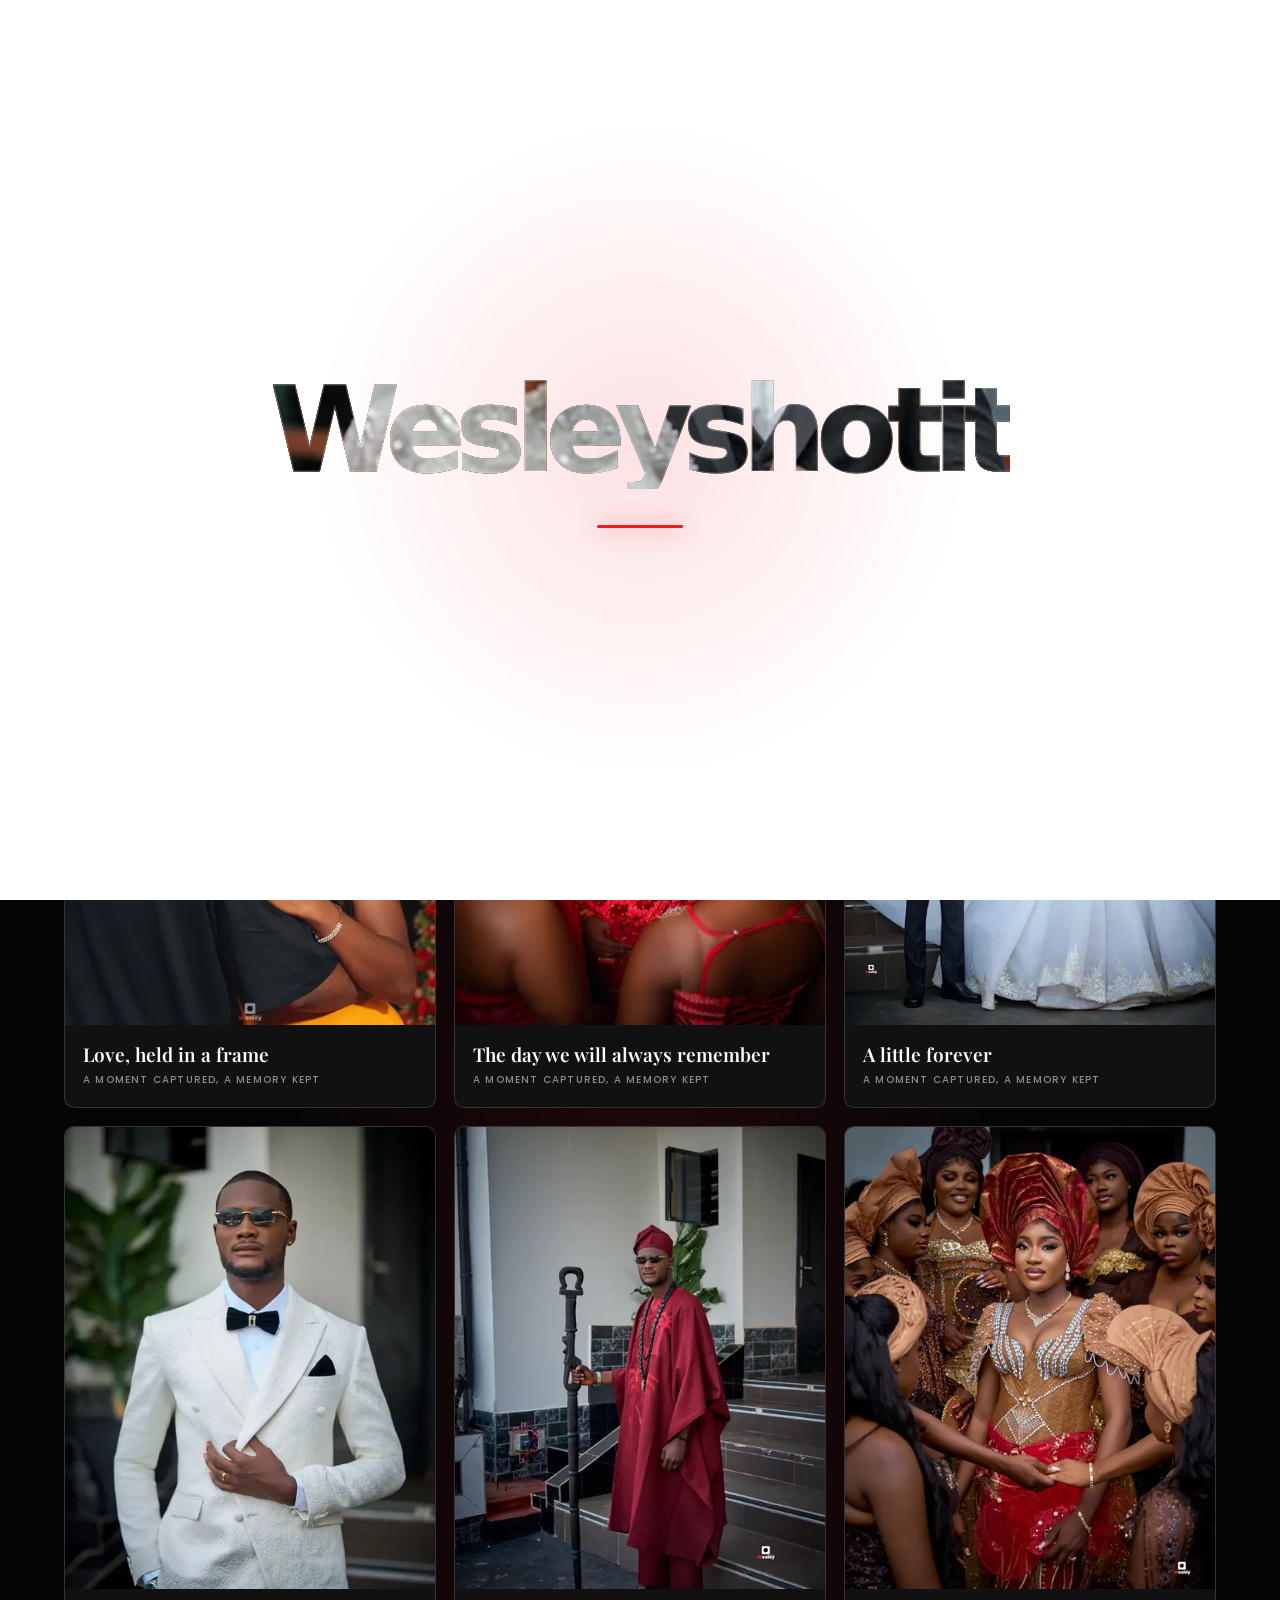
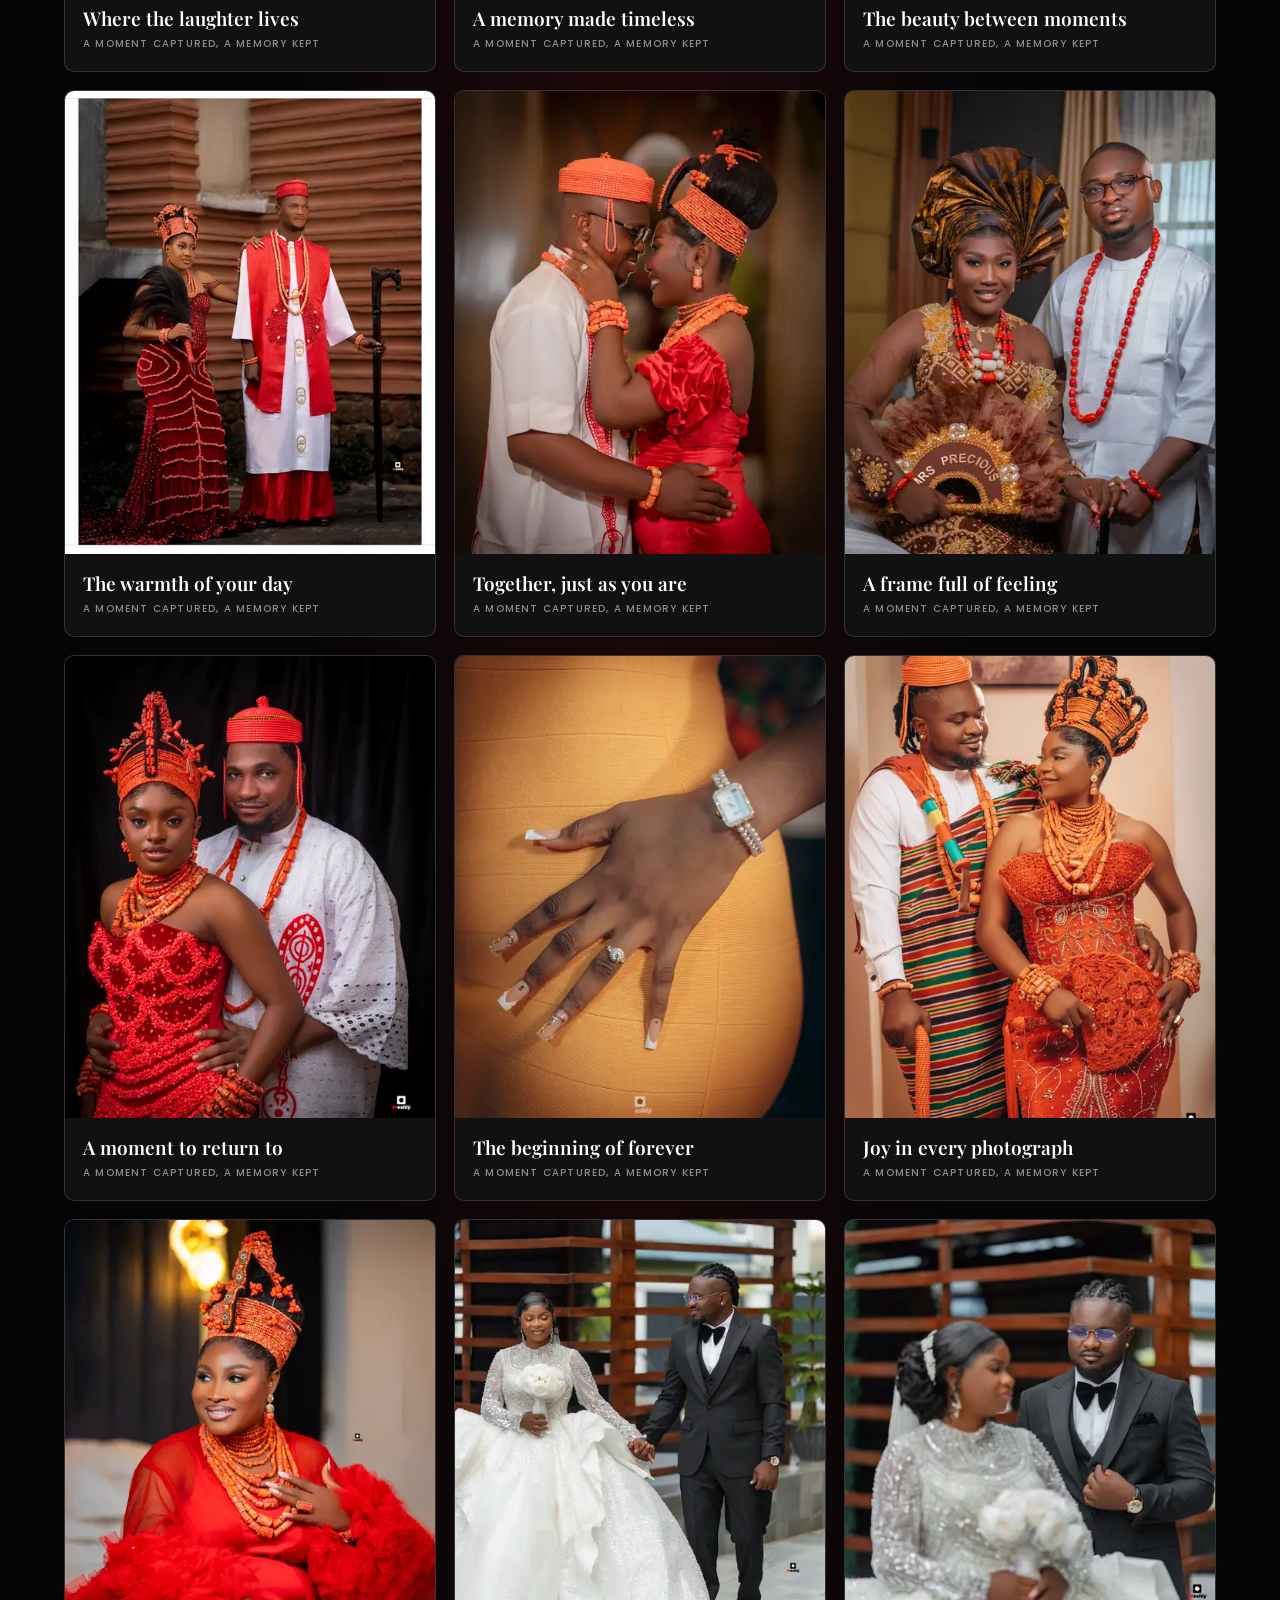
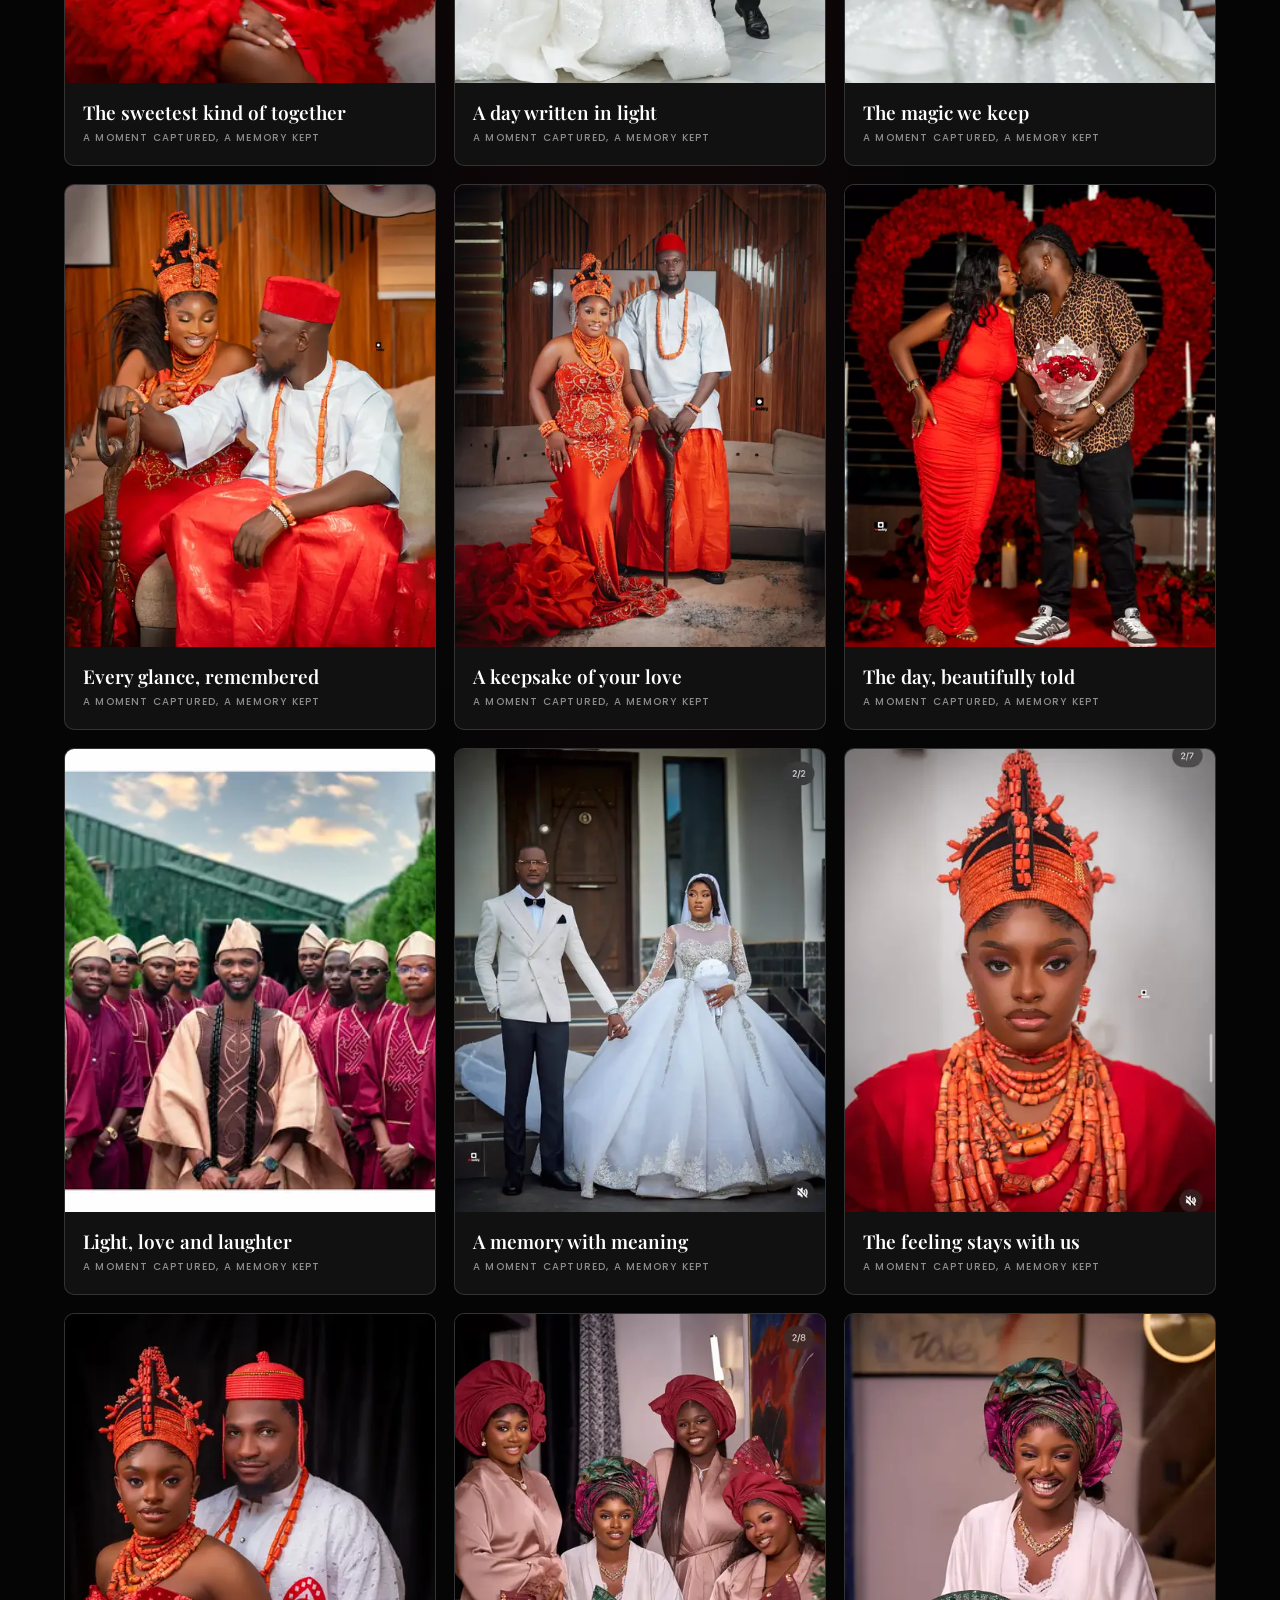
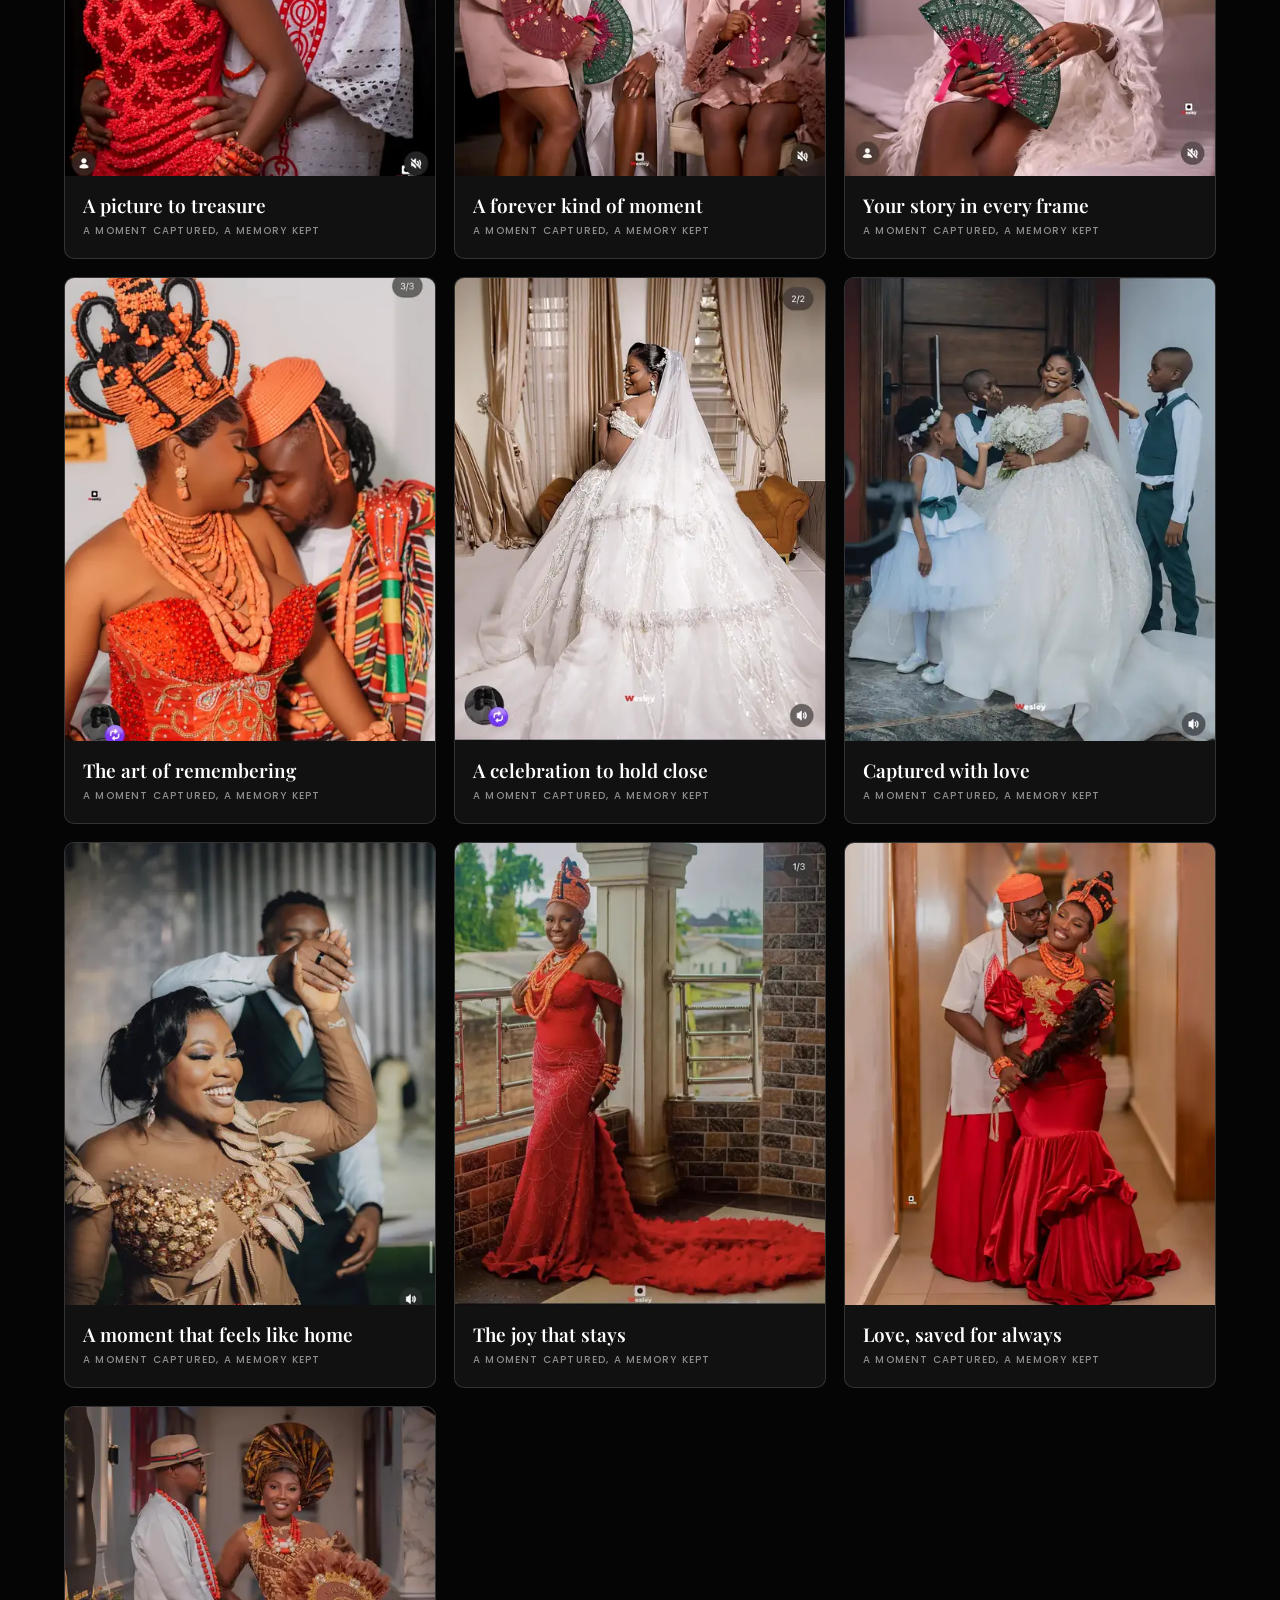
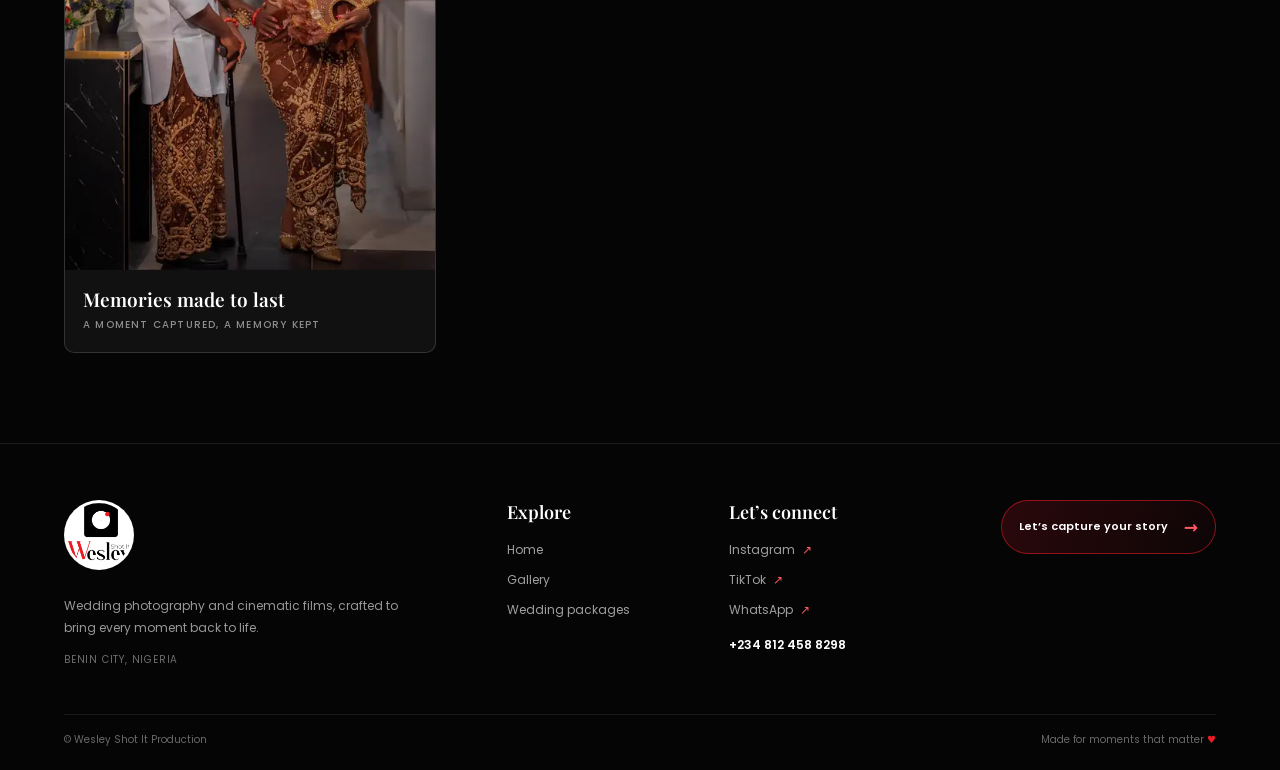
==== commit efb50647: "fix: fix slow web performance" ====
--- a/gallery.html
+++ b/gallery.html
@@ -12,7 +12,19 @@
     <link href="https://fonts.googleapis.com/css2?family=Poppins:wght@400;500;600;700&family=Playfair+Display:wght@600&display=swap" rel="stylesheet" media="print" data-async-fonts />
     <link rel="stylesheet" href="styles.css" />
   </head>
-  <body>
+  <body class="is-loading">
+    <div class="loading-screen" role="status" aria-label="Loading Wesleyshotit">
+      <div class="loading-center">
+        <span class="loading-wordmark" aria-hidden="true">
+          <span>Wesleyshotit</span>
+          <span>Wesleyshotit</span>
+          <span>Wesleyshotit</span>
+          <span>Wesleyshotit</span>
+          <span>Wesleyshotit</span>
+        </span>
+        <span class="loading-accent" aria-hidden="true"></span>
+      </div>
+    </div>
     <main class="gallery-page">
       <div class="gallery-page-inner">
         <nav class="gallery-page-nav" aria-label="Gallery navigation">
@@ -25,34 +37,42 @@
           <p>A glimpse of the celebrations, emotion and beautiful details we capture. Your story deserves to be remembered just as it felt.</p>
         </header>
         <div class="gallery-page-grid" aria-label="Wedding photo gallery">
-          <figure class="gallery-page-card"><img src="assets/images/IMG_5918-480.webp" data-large-src="assets/images/IMG_5918.webp" alt="Wedding photograph 1 from Wesley Shot It" loading="lazy" /><figcaption>Wedding story 01<span>Photography &amp; celebration</span></figcaption></figure>
-          <figure class="gallery-page-card"><img src="assets/images/IMG_5919-480.webp" data-large-src="assets/images/IMG_5919.webp" alt="Wedding photograph 2 from Wesley Shot It" loading="lazy" /><figcaption>Wedding story 02<span>Photography &amp; celebration</span></figcaption></figure>
-          <figure class="gallery-page-card"><img src="assets/images/IMG_5920-480.webp" data-large-src="assets/images/IMG_5920.webp" alt="Wedding photograph 3 from Wesley Shot It" loading="lazy" /><figcaption>Wedding story 03<span>Photography &amp; celebration</span></figcaption></figure>
-          <figure class="gallery-page-card"><img src="assets/images/IMG_5921-480.webp" data-large-src="assets/images/IMG_5921.webp" alt="Wedding photograph 4 from Wesley Shot It" loading="lazy" /><figcaption>Wedding story 04<span>Photography &amp; celebration</span></figcaption></figure>
-          <figure class="gallery-page-card"><img src="assets/images/IMG_5922-480.webp" data-large-src="assets/images/IMG_5922.webp" alt="Wedding photograph 5 from Wesley Shot It" loading="lazy" /><figcaption>Wedding story 05<span>Photography &amp; celebration</span></figcaption></figure>
-          <figure class="gallery-page-card"><img src="assets/images/IMG_5923-480.webp" data-large-src="assets/images/IMG_5923.webp" alt="Wedding photograph 6 from Wesley Shot It" loading="lazy" /><figcaption>Wedding story 06<span>Photography &amp; celebration</span></figcaption></figure>
-          <figure class="gallery-page-card"><img src="assets/images/IMG_5924-480.webp" data-large-src="assets/images/IMG_5924.webp" alt="Wedding photograph 7 from Wesley Shot It" loading="lazy" /><figcaption>Wedding story 07<span>Photography &amp; celebration</span></figcaption></figure>
-          <figure class="gallery-page-card"><img src="assets/images/IMG_5925-480.webp" data-large-src="assets/images/IMG_5925.webp" alt="Wedding photograph 8 from Wesley Shot It" loading="lazy" /><figcaption>Wedding story 08<span>Photography &amp; celebration</span></figcaption></figure>
-          <figure class="gallery-page-card"><img src="assets/images/IMG_5926-480.webp" data-large-src="assets/images/IMG_5926.webp" alt="Wedding photograph 9 from Wesley Shot It" loading="lazy" /><figcaption>Wedding story 09<span>Photography &amp; celebration</span></figcaption></figure>
-          <figure class="gallery-page-card"><img src="assets/images/IMG_5927-480.webp" data-large-src="assets/images/IMG_5927.webp" alt="Wedding photograph 10 from Wesley Shot It" loading="lazy" /><figcaption>Wedding story 10<span>Photography &amp; celebration</span></figcaption></figure>
-          <figure class="gallery-page-card"><img src="assets/images/IMG_5928-480.webp" data-large-src="assets/images/IMG_5928.webp" alt="Wedding photograph 11 from Wesley Shot It" loading="lazy" /><figcaption>Wedding story 11<span>Photography &amp; celebration</span></figcaption></figure>
-          <figure class="gallery-page-card"><img src="assets/images/IMG_5929-480.webp" data-large-src="assets/images/IMG_5929.webp" alt="Wedding photograph 12 from Wesley Shot It" loading="lazy" /><figcaption>Wedding story 12<span>Photography &amp; celebration</span></figcaption></figure>
-          <figure class="gallery-page-card"><img src="assets/images/IMG_5930-480.webp" data-large-src="assets/images/IMG_5930.webp" alt="Wedding photograph 13 from Wesley Shot It" loading="lazy" /><figcaption>Wedding story 13<span>Photography &amp; celebration</span></figcaption></figure>
-          <figure class="gallery-page-card"><img src="assets/images/IMG_5931-480.webp" data-large-src="assets/images/IMG_5931.webp" alt="Wedding photograph 14 from Wesley Shot It" loading="lazy" /><figcaption>Wedding story 14<span>Photography &amp; celebration</span></figcaption></figure>
-          <figure class="gallery-page-card"><img src="assets/images/IMG_5932-480.webp" data-large-src="assets/images/IMG_5932.webp" alt="Wedding photograph 15 from Wesley Shot It" loading="lazy" /><figcaption>Wedding story 15<span>Photography &amp; celebration</span></figcaption></figure>
-          <figure class="gallery-page-card"><img src="assets/images/IMG_5933-480.webp" data-large-src="assets/images/IMG_5933.webp" alt="Wedding photograph 16 from Wesley Shot It" loading="lazy" /><figcaption>Wedding story 16<span>Photography &amp; celebration</span></figcaption></figure>
-          <figure class="gallery-page-card"><img src="assets/images/IMG_5934-480.webp" data-large-src="assets/images/IMG_5934.webp" alt="Wedding photograph 17 from Wesley Shot It" loading="lazy" /><figcaption>Wedding story 17<span>Photography &amp; celebration</span></figcaption></figure>
-          <figure class="gallery-page-card"><img src="assets/images/IMG_5935-480.webp" data-large-src="assets/images/IMG_5935.webp" alt="Wedding photograph 18 from Wesley Shot It" loading="lazy" /><figcaption>Wedding story 18<span>Photography &amp; celebration</span></figcaption></figure>
-          <figure class="gallery-page-card"><img src="assets/images/IMG_5936-480.webp" data-large-src="assets/images/IMG_5936.webp" alt="Wedding photograph 19 from Wesley Shot It" loading="lazy" /><figcaption>Wedding story 19<span>Photography &amp; celebration</span></figcaption></figure>
-          <figure class="gallery-page-card"><img src="assets/images/IMG_5937-480.webp" data-large-src="assets/images/IMG_5937.webp" alt="Wedding photograph 20 from Wesley Shot It" loading="lazy" /><figcaption>Wedding story 20<span>Photography &amp; celebration</span></figcaption></figure>
-          <figure class="gallery-page-card"><img src="assets/images/IMG_5938-480.webp" data-large-src="assets/images/IMG_5938.webp" alt="Wedding photograph 21 from Wesley Shot It" loading="lazy" /><figcaption>Wedding story 21<span>Photography &amp; celebration</span></figcaption></figure>
-          <figure class="gallery-page-card"><img src="assets/images/IMG_5939-480.webp" data-large-src="assets/images/IMG_5939.webp" alt="Wedding photograph 22 from Wesley Shot It" loading="lazy" /><figcaption>Wedding story 22<span>Photography &amp; celebration</span></figcaption></figure>
-          <figure class="gallery-page-card"><img src="assets/images/IMG_5940-480.webp" data-large-src="assets/images/IMG_5940.webp" alt="Wedding photograph 23 from Wesley Shot It" loading="lazy" /><figcaption>Wedding story 23<span>Photography &amp; celebration</span></figcaption></figure>
-          <figure class="gallery-page-card"><img src="assets/images/IMG_5941-480.webp" data-large-src="assets/images/IMG_5941.webp" alt="Wedding photograph 24 from Wesley Shot It" loading="lazy" /><figcaption>Wedding story 24<span>Photography &amp; celebration</span></figcaption></figure>
-          <figure class="gallery-page-card"><img src="assets/images/IMG_5942-480.webp" data-large-src="assets/images/IMG_5942.webp" alt="Wedding photograph 25 from Wesley Shot It" loading="lazy" /><figcaption>Wedding story 25<span>Photography &amp; celebration</span></figcaption></figure>
+          <figure class="gallery-page-card"><img src="assets/images/IMG_5990-480.webp" data-large-src="assets/images/IMG_6001.webp" alt="Wedding photograph 01 from Wesley Shot It" loading="lazy" /><figcaption>Love, held in a frame<span>A moment captured, a memory kept</span></figcaption></figure>
+          <figure class="gallery-page-card"><img src="assets/images/IMG_5999-480.webp" data-large-src="assets/images/IMG_5999.webp" alt="Wedding photograph 02 from Wesley Shot It" loading="lazy" /><figcaption>The day we will always remember<span>A moment captured, a memory kept</span></figcaption></figure>
+          <figure class="gallery-page-card"><img src="assets/images/IMG_5998-480.webp" data-large-src="assets/images/IMG_5998.webp" alt="Wedding photograph 03 from Wesley Shot It" loading="lazy" /><figcaption>A little forever<span>A moment captured, a memory kept</span></figcaption></figure>
+          <figure class="gallery-page-card"><img src="assets/images/IMG_5997-480.webp" data-large-src="assets/images/IMG_5997.webp" alt="Wedding photograph 04 from Wesley Shot It" loading="lazy" /><figcaption>Where the laughter lives<span>A moment captured, a memory kept</span></figcaption></figure>
+          <figure class="gallery-page-card"><img src="assets/images/IMG_5996-480.webp" data-large-src="assets/images/IMG_5996.webp" alt="Wedding photograph 05 from Wesley Shot It" loading="lazy" /><figcaption>A memory made timeless<span>A moment captured, a memory kept</span></figcaption></figure>
+          <figure class="gallery-page-card"><img src="assets/images/IMG_5995-480.webp" data-large-src="assets/images/IMG_5995.webp" alt="Wedding photograph 06 from Wesley Shot It" loading="lazy" /><figcaption>The beauty between moments<span>A moment captured, a memory kept</span></figcaption></figure>
+
+          <figure class="gallery-page-card"><img src="assets/images/IMG_5993-480.webp" data-large-src="assets/images/IMG_5993.webp" alt="Wedding photograph 08 from Wesley Shot It" loading="lazy" /><figcaption>The warmth of your day<span>A moment captured, a memory kept</span></figcaption></figure>
+          <figure class="gallery-page-card"><img src="assets/images/IMG_5992-480.webp" data-large-src="assets/images/IMG_5992.webp" alt="Wedding photograph 09 from Wesley Shot It" loading="lazy" /><figcaption>Together, just as you are<span>A moment captured, a memory kept</span></figcaption></figure>
+          <figure class="gallery-page-card"><img src="assets/images/IMG_5991-480.webp" data-large-src="assets/images/IMG_5991.webp" alt="Wedding photograph 10 from Wesley Shot It" loading="lazy" /><figcaption>A frame full of feeling<span>A moment captured, a memory kept</span></figcaption></figure>
+          <figure class="gallery-page-card"><img src="assets/images/IMG_6001-480.webp" data-large-src="assets/images/IMG_5990.webp" alt="Wedding photograph 11 from Wesley Shot It" loading="lazy" /><figcaption>A moment to return to<span>A moment captured, a memory kept</span></figcaption></figure>
+          <figure class="gallery-page-card"><img src="assets/images/IMG_5988-480.webp" data-large-src="assets/images/IMG_5988.webp" alt="Wedding photograph 12 from Wesley Shot It" loading="lazy" /><figcaption>The beginning of forever<span>A moment captured, a memory kept</span></figcaption></figure>
+          <figure class="gallery-page-card"><img src="assets/images/IMG_5987-480.webp" data-large-src="assets/images/IMG_5987.webp" alt="Wedding photograph 13 from Wesley Shot It" loading="lazy" /><figcaption>Joy in every photograph<span>A moment captured, a memory kept</span></figcaption></figure>
+          <figure class="gallery-page-card"><img src="assets/images/IMG_5985-480.webp" data-large-src="assets/images/IMG_5985.webp" alt="Wedding photograph 14 from Wesley Shot It" loading="lazy" /><figcaption>The sweetest kind of together<span>A moment captured, a memory kept</span></figcaption></figure>
+          <figure class="gallery-page-card"><img src="assets/images/IMG_5984-480.webp" data-large-src="assets/images/IMG_5984.webp" alt="Wedding photograph 15 from Wesley Shot It" loading="lazy" /><figcaption>A day written in light<span>A moment captured, a memory kept</span></figcaption></figure>
+          <figure class="gallery-page-card"><img src="assets/images/IMG_5983-480.webp" data-large-src="assets/images/IMG_5983.webp" alt="Wedding photograph 16 from Wesley Shot It" loading="lazy" /><figcaption>The magic we keep<span>A moment captured, a memory kept</span></figcaption></figure>
+          <figure class="gallery-page-card"><img src="assets/images/IMG_5982-480.webp" data-large-src="assets/images/IMG_5982.webp" alt="Wedding photograph 17 from Wesley Shot It" loading="lazy" /><figcaption>Every glance, remembered<span>A moment captured, a memory kept</span></figcaption></figure>
+          <figure class="gallery-page-card"><img src="assets/images/IMG_5981-480.webp" data-large-src="assets/images/IMG_5981.webp" alt="Wedding photograph 18 from Wesley Shot It" loading="lazy" /><figcaption>A keepsake of your love<span>A moment captured, a memory kept</span></figcaption></figure>
+          <figure class="gallery-page-card"><img src="assets/images/IMG_5980-480.webp" data-large-src="assets/images/IMG_5980.webp" alt="Wedding photograph 19 from Wesley Shot It" loading="lazy" /><figcaption>The day, beautifully told<span>A moment captured, a memory kept</span></figcaption></figure>
+          <figure class="gallery-page-card"><img src="assets/images/IMG_5979-480.webp" data-large-src="assets/images/IMG_5979.webp" alt="Wedding photograph 20 from Wesley Shot It" loading="lazy" /><figcaption>Light, love and laughter<span>A moment captured, a memory kept</span></figcaption></figure>
+          <figure class="gallery-page-card"><img src="assets/images/IMG_5942-480.webp" data-large-src="assets/images/IMG_5942.webp" alt="Wedding photograph 21 from Wesley Shot It" loading="lazy" /><figcaption>A memory with meaning<span>A moment captured, a memory kept</span></figcaption></figure>
+          <figure class="gallery-page-card"><img src="assets/images/IMG_5941-480.webp" data-large-src="assets/images/IMG_5941.webp" alt="Wedding photograph 22 from Wesley Shot It" loading="lazy" /><figcaption>The feeling stays with us<span>A moment captured, a memory kept</span></figcaption></figure>
+          <figure class="gallery-page-card"><img src="assets/images/IMG_5940-480.webp" data-large-src="assets/images/IMG_5940.webp" alt="Wedding photograph 23 from Wesley Shot It" loading="lazy" /><figcaption>A picture to treasure<span>A moment captured, a memory kept</span></figcaption></figure>
+          <figure class="gallery-page-card"><img src="assets/images/IMG_5938-480.webp" data-large-src="assets/images/IMG_5938.webp" alt="Wedding photograph 24 from Wesley Shot It" loading="lazy" /><figcaption>A forever kind of moment<span>A moment captured, a memory kept</span></figcaption></figure>
+          <figure class="gallery-page-card"><img src="assets/images/IMG_5937-480.webp" data-large-src="assets/images/IMG_5937.webp" alt="Wedding photograph 25 from Wesley Shot It" loading="lazy" /><figcaption>Your story in every frame<span>A moment captured, a memory kept</span></figcaption></figure>
+          <figure class="gallery-page-card"><img src="assets/images/IMG_5936-480.webp" data-large-src="assets/images/IMG_5936.webp" alt="Wedding photograph 26 from Wesley Shot It" loading="lazy" /><figcaption>The art of remembering<span>A moment captured, a memory kept</span></figcaption></figure>
+          <figure class="gallery-page-card"><img src="assets/images/IMG_5934-480.webp" data-large-src="assets/images/IMG_5934.jpg" alt="Wedding photograph 27 from Wesley Shot It" loading="lazy" /><figcaption>A celebration to hold close<span>A moment captured, a memory kept</span></figcaption></figure>
+          <figure class="gallery-page-card"><img src="assets/images/IMG_5932-480.webp" data-large-src="assets/images/IMG_5932.webp" alt="Wedding photograph 28 from Wesley Shot It" loading="lazy" /><figcaption>Captured with love<span>A moment captured, a memory kept</span></figcaption></figure>
+          <figure class="gallery-page-card"><img src="assets/images/IMG_5930-480.webp" data-large-src="assets/images/IMG_5930-480.webp" alt="Wedding photograph 29 from Wesley Shot It" loading="lazy" /><figcaption>A moment that feels like home<span>A moment captured, a memory kept</span></figcaption></figure>
+          <figure class="gallery-page-card"><img src="assets/images/IMG_5928-480.webp" data-large-src="assets/images/IMG_5928.webp" alt="Wedding photograph 30 from Wesley Shot It" loading="lazy" /><figcaption>The joy that stays<span>A moment captured, a memory kept</span></figcaption></figure>
+          <figure class="gallery-page-card"><img src="assets/images/IMG_5919-480.webp" data-large-src="assets/images/IMG_5919.webp" alt="Wedding photograph 31 from Wesley Shot It" loading="lazy" /><figcaption>Love, saved for always<span>A moment captured, a memory kept</span></figcaption></figure>
+          <figure class="gallery-page-card"><img src="assets/images/IMG_5918-480.webp" data-large-src="assets/images/IMG_5918.webp" alt="Wedding photograph 32 from Wesley Shot It" loading="lazy" /><figcaption>Memories made to last<span>A moment captured, a memory kept</span></figcaption></figure>
         </div>
       </div>
     </main>
+    <script src="loading.js" defer></script>
     <script src="gallery.js" defer></script>
     <footer class="site-footer">
       <div class="site-footer-inner">
@@ -80,5 +100,18 @@
       </div>
       <div class="footer-bottom"><span>© Wesley Shot It Production</span><span>Made for moments that matter <i aria-hidden="true">♥</i></span></div>
     </footer>
+    <a
+      href="https://wa.me/2348124588298"
+      target="_blank"
+      rel="noopener"
+      class="wa"
+      aria-label="Chat with Wesley Shot It on WhatsApp"
+    >
+      <svg viewBox="0 0 32 32" fill="#fff" aria-hidden="true">
+        <path d="M16.04 4C9.42 4 4.05 9.35 4.05 15.94c0 2.1.55 4.16 1.6 5.97L4 28l6.26-1.63a11.98 11.98 0 0 0 5.78 1.47h.01c6.61 0 11.98-5.35 11.98-11.94C28.03 9.35 22.66 4 16.04 4Zm6.99 16.96c-.3.83-1.74 1.6-2.4 1.7-.62.1-1.4.14-2.26-.14-.52-.17-1.2-.4-2.06-.77-3.62-1.56-5.98-5.19-6.16-5.43-.18-.24-1.47-1.95-1.47-3.72 0-1.77.93-2.64 1.26-3 .33-.36.72-.45.96-.45.24 0 .48 0 .69.01.22.01.52-.08.81.62.3.72 1.02 2.49 1.11 2.67.09.18.15.39.03.63-.12.24-.18.39-.36.6-.18.21-.38.47-.54.63-.18.18-.37.37-.16.73.21.36.94 1.54 2.01 2.5 1.38 1.23 2.55 1.61 2.91 1.79.36.18.57.15.78-.09.21-.24.9-1.05 1.14-1.41.24-.36.48-.3.81-.18.33.12 2.1.99 2.46 1.17.36.18.6.27.69.42.09.15.09.87-.21 1.7Z" />
+      </svg>
+      <span class="wa-prompt" id="wa-prompt" aria-hidden="true">Chat with us</span>
+    </a>
+    <script src="whatsapp-prompt.js" defer></script>
   </body>
 </html>
--- a/styles.css
+++ b/styles.css
@@ -20,6 +20,130 @@
   color: #fff;
   font-family: Poppins, Inter, system-ui, sans-serif;
   -webkit-font-smoothing: antialiased;
+}
+body.is-loading {
+  overflow: hidden;
+}
+.loading-screen {
+  position: fixed;
+  z-index: 10000;
+  inset: 0;
+  display: grid;
+  place-items: center;
+  overflow: hidden;
+  background: #050506;
+  opacity: 1;
+  visibility: visible;
+  transition: opacity 480ms ease, visibility 480ms ease;
+}
+.loading-screen::before {
+  position: absolute;
+  width: min(64vw, 680px);
+  aspect-ratio: 1;
+  border-radius: 50%;
+  background: radial-gradient(circle, rgba(237, 28, 36, 0.13), transparent 68%);
+  content: "";
+  pointer-events: none;
+}
+.loading-center {
+  position: relative;
+  z-index: 1;
+  display: grid;
+  justify-items: center;
+  gap: clamp(22px, 4vh, 38px);
+  width: 100%;
+  padding: 24px;
+}
+.loading-wordmark {
+  position: relative;
+  display: inline-block;
+  color: transparent;
+  font-size: clamp(38px, 9.2vw, 126px);
+  font-weight: 900;
+  letter-spacing: -0.085em;
+  line-height: 1;
+  white-space: nowrap;
+  -webkit-text-stroke: 1px rgba(255, 255, 255, 0.22);
+}
+.loading-wordmark > span {
+  display: block;
+  background-position: center;
+  background-size: cover;
+  background-clip: text;
+  -webkit-background-clip: text;
+  animation: loading-photo-cycle 4s linear infinite;
+}
+.loading-wordmark > span:not(:first-child) {
+  position: absolute;
+  inset: 0;
+}
+.loading-wordmark > span:nth-child(1) {
+  background-image: url("assets/images/IMG_6001-480.webp");
+  animation-delay: 0s;
+}
+.loading-wordmark > span:nth-child(2) {
+  background-image: url("assets/images/IMG_5998-480.webp");
+  animation-delay: -0.8s;
+}
+.loading-wordmark > span:nth-child(3) {
+  background-image: url("assets/images/IMG_5995-480.webp");
+  animation-delay: -1.6s;
+}
+.loading-wordmark > span:nth-child(4) {
+  background-image: url("assets/images/IMG_5988-480.webp");
+  animation-delay: -2.4s;
+}
+.loading-wordmark > span:nth-child(5) {
+  background-image: url("assets/images/IMG_5983-480.webp");
+  animation-delay: -3.2s;
+}
+.loading-accent {
+  display: block;
+  width: clamp(44px, 7vw, 86px);
+  height: 3px;
+  border-radius: 99px;
+  background: var(--brand-red);
+  box-shadow: 0 0 22px rgba(237, 28, 36, 0.7);
+  animation: loading-accent-pulse 850ms ease-in-out infinite alternate;
+}
+.loading-screen.is-flashing {
+  animation: loading-flash 320ms steps(1, end) both;
+}
+.loading-screen.is-hidden {
+  opacity: 0;
+  visibility: hidden;
+  pointer-events: none;
+}
+@keyframes loading-photo-cycle {
+  0%, 17% { opacity: 1; }
+  20%, 97% { opacity: 0; }
+  100% { opacity: 1; }
+}
+@keyframes loading-accent-pulse {
+  from { transform: scaleX(0.65); opacity: 0.55; }
+  to { transform: scaleX(1); opacity: 1; }
+}
+@keyframes loading-flash {
+  0%, 55% { background-color: #050506; }
+  60%, 100% { background-color: #fff; }
+}
+@media (max-width: 520px) {
+  .loading-wordmark {
+    font-size: clamp(34px, 9.5vw, 52px);
+    letter-spacing: -0.09em;
+  }
+}
+@media (prefers-reduced-motion: reduce) {
+  .loading-wordmark > span,
+  .loading-accent {
+    animation: none;
+  }
+  .loading-wordmark > span:not(:first-child) {
+    opacity: 0;
+  }
+  .loading-screen.is-flashing {
+    animation-duration: 1ms;
+  }
 }
 a {
   color: inherit;
@@ -1045,10 +1169,18 @@
   margin: 0 auto;
 }
 .gallery-page-nav {
+  position: sticky;
+  top: 0;
+  z-index: 100;
   display: flex;
   justify-content: space-between;
   align-items: center;
   gap: 18px;
+  padding: 12px 16px;
+  border-bottom: 1px solid rgba(255, 255, 255, 0.1);
+  background: rgba(5, 5, 6, 0.92);
+  backdrop-filter: blur(14px);
+  -webkit-backdrop-filter: blur(14px);
 }
 .gallery-page-nav > a:first-child {
   display: inline-flex;
@@ -1518,6 +1650,173 @@
 .mosaic-card-25 {
   grid-area: 11 / 6 / 13 / 8;
 }
+.film-section {
+  position: relative;
+  isolation: isolate;
+  overflow: hidden;
+  padding: clamp(76px, 9vw, 118px) 20px clamp(72px, 8vw, 104px);
+  background:
+    radial-gradient(ellipse at 50% 35%, rgba(237, 28, 36, 0.13), transparent 46%),
+    linear-gradient(180deg, #080809 0%, #030304 100%);
+}
+.film-inner {
+  width: min(1240px, 100%);
+  margin: 0 auto;
+}
+.film-header {
+  max-width: 760px;
+  margin: 0 auto clamp(30px, 5vw, 54px);
+  text-align: center;
+}
+.film-eyebrow {
+  color: var(--brand-red);
+  font-size: 10px;
+  font-weight: 800;
+  letter-spacing: 0.25em;
+  text-transform: uppercase;
+}
+.film-header h2 {
+  margin-top: 12px;
+  font: 600 clamp(36px, 6vw, 70px)/1.02 "Playfair Display", Georgia, serif;
+  letter-spacing: -0.045em;
+}
+.film-header h2 span {
+  color: var(--brand-red);
+  font-style: italic;
+}
+.film-header p {
+  max-width: 580px;
+  margin: 17px auto 0;
+  color: rgba(255, 255, 255, 0.64);
+  font-size: clamp(13px, 1.5vw, 16px);
+  line-height: 1.75;
+}
+.film-carousel-shell {
+  position: relative;
+  padding: 0 clamp(0px, 3vw, 38px);
+}
+.film-carousel {
+  display: flex;
+  gap: clamp(14px, 2vw, 24px);
+  overflow-x: auto;
+  padding: 8px 2px 18px;
+  scroll-snap-type: x mandatory;
+  scroll-behavior: smooth;
+  scrollbar-width: none;
+  overscroll-behavior-inline: contain;
+  -webkit-overflow-scrolling: touch;
+}
+.film-carousel::-webkit-scrollbar {
+  display: none;
+}
+.film-card {
+  flex: 0 0 clamp(220px, 25vw, 292px);
+  overflow: hidden;
+  scroll-snap-align: center;
+  border: 1px solid rgba(255, 255, 255, 0.12);
+  border-radius: 16px;
+  background: #101011;
+  box-shadow: 0 18px 42px rgba(0, 0, 0, 0.36);
+  transition: transform 220ms ease, border-color 220ms ease;
+}
+.film-card:hover {
+  transform: translateY(-4px);
+  border-color: rgba(237, 28, 36, 0.55);
+}
+.film-card video {
+  display: block;
+  width: 100%;
+  aspect-ratio: 9 / 16;
+  background: #050506;
+  object-fit: cover;
+}
+.film-card-caption {
+  display: flex;
+  align-items: center;
+  justify-content: space-between;
+  gap: 10px;
+  min-height: 62px;
+  padding: 13px 15px;
+}
+.film-card-caption h3 {
+  font: 600 14px/1.3 "Playfair Display", Georgia, serif;
+}
+.film-card-caption span {
+  flex: none;
+  color: rgba(255, 255, 255, 0.48);
+  font-size: 9px;
+  letter-spacing: 0.08em;
+  text-transform: uppercase;
+}
+.film-arrow {
+  position: absolute;
+  z-index: 2;
+  top: 46%;
+  display: grid;
+  width: 42px;
+  height: 42px;
+  place-items: center;
+  border: 1px solid rgba(255, 255, 255, 0.25);
+  border-radius: 50%;
+  background: rgba(8, 8, 9, 0.88);
+  color: #fff;
+  font-size: 26px;
+  line-height: 1;
+  cursor: pointer;
+  transition: border-color 180ms ease, background 180ms ease;
+}
+.film-arrow:hover {
+  border-color: var(--brand-red);
+  background: var(--brand-red);
+}
+.film-arrow-prev { left: 0; }
+.film-arrow-next { right: 0; }
+.film-indicators {
+  display: flex;
+  justify-content: center;
+  gap: 9px;
+  margin-top: 14px;
+}
+.film-indicator {
+  width: 7px;
+  height: 7px;
+  padding: 0;
+  border: 0;
+  border-radius: 999px;
+  background: rgba(255, 255, 255, 0.3);
+  cursor: pointer;
+  transition: width 180ms ease, background 180ms ease;
+}
+.film-indicator.is-active {
+  width: 25px;
+  background: var(--brand-red);
+}
+.film-arrow:focus-visible,
+.film-indicator:focus-visible,
+.film-carousel:focus-visible {
+  outline: 2px solid #ff5960;
+  outline-offset: 4px;
+}
+@media (max-width: 620px) {
+  .film-carousel-shell {
+    padding: 0;
+  }
+  .film-card {
+    flex-basis: min(76vw, 300px);
+  }
+  .film-arrow {
+    width: 36px;
+    height: 36px;
+    top: 43%;
+    background: rgba(5, 5, 6, 0.8);
+  }
+}
+@media (prefers-reduced-motion: reduce) {
+  .film-carousel { scroll-behavior: auto; }
+  .film-card,
+  .film-indicator,
+  .film-arrow { transition: none; }
+}
 /* Social profile carousel */
 .social-section {
   position: relative;
